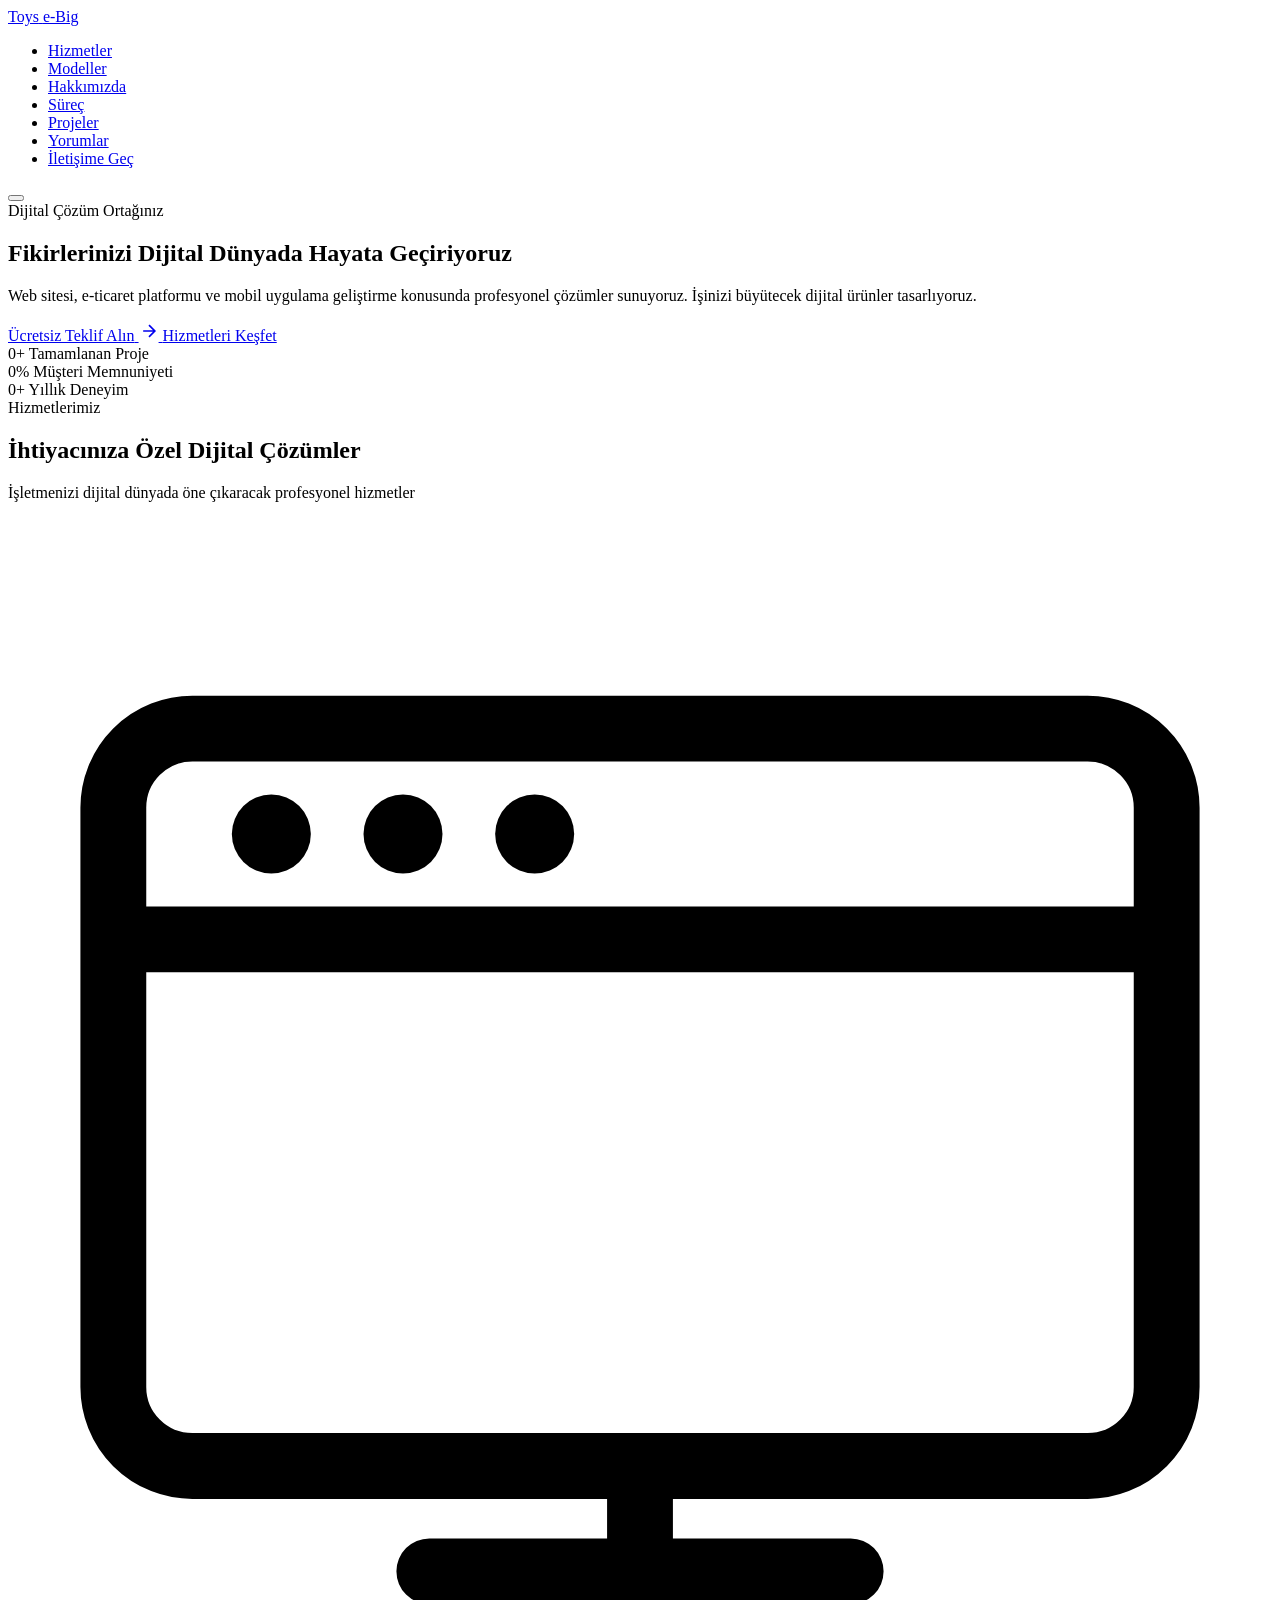
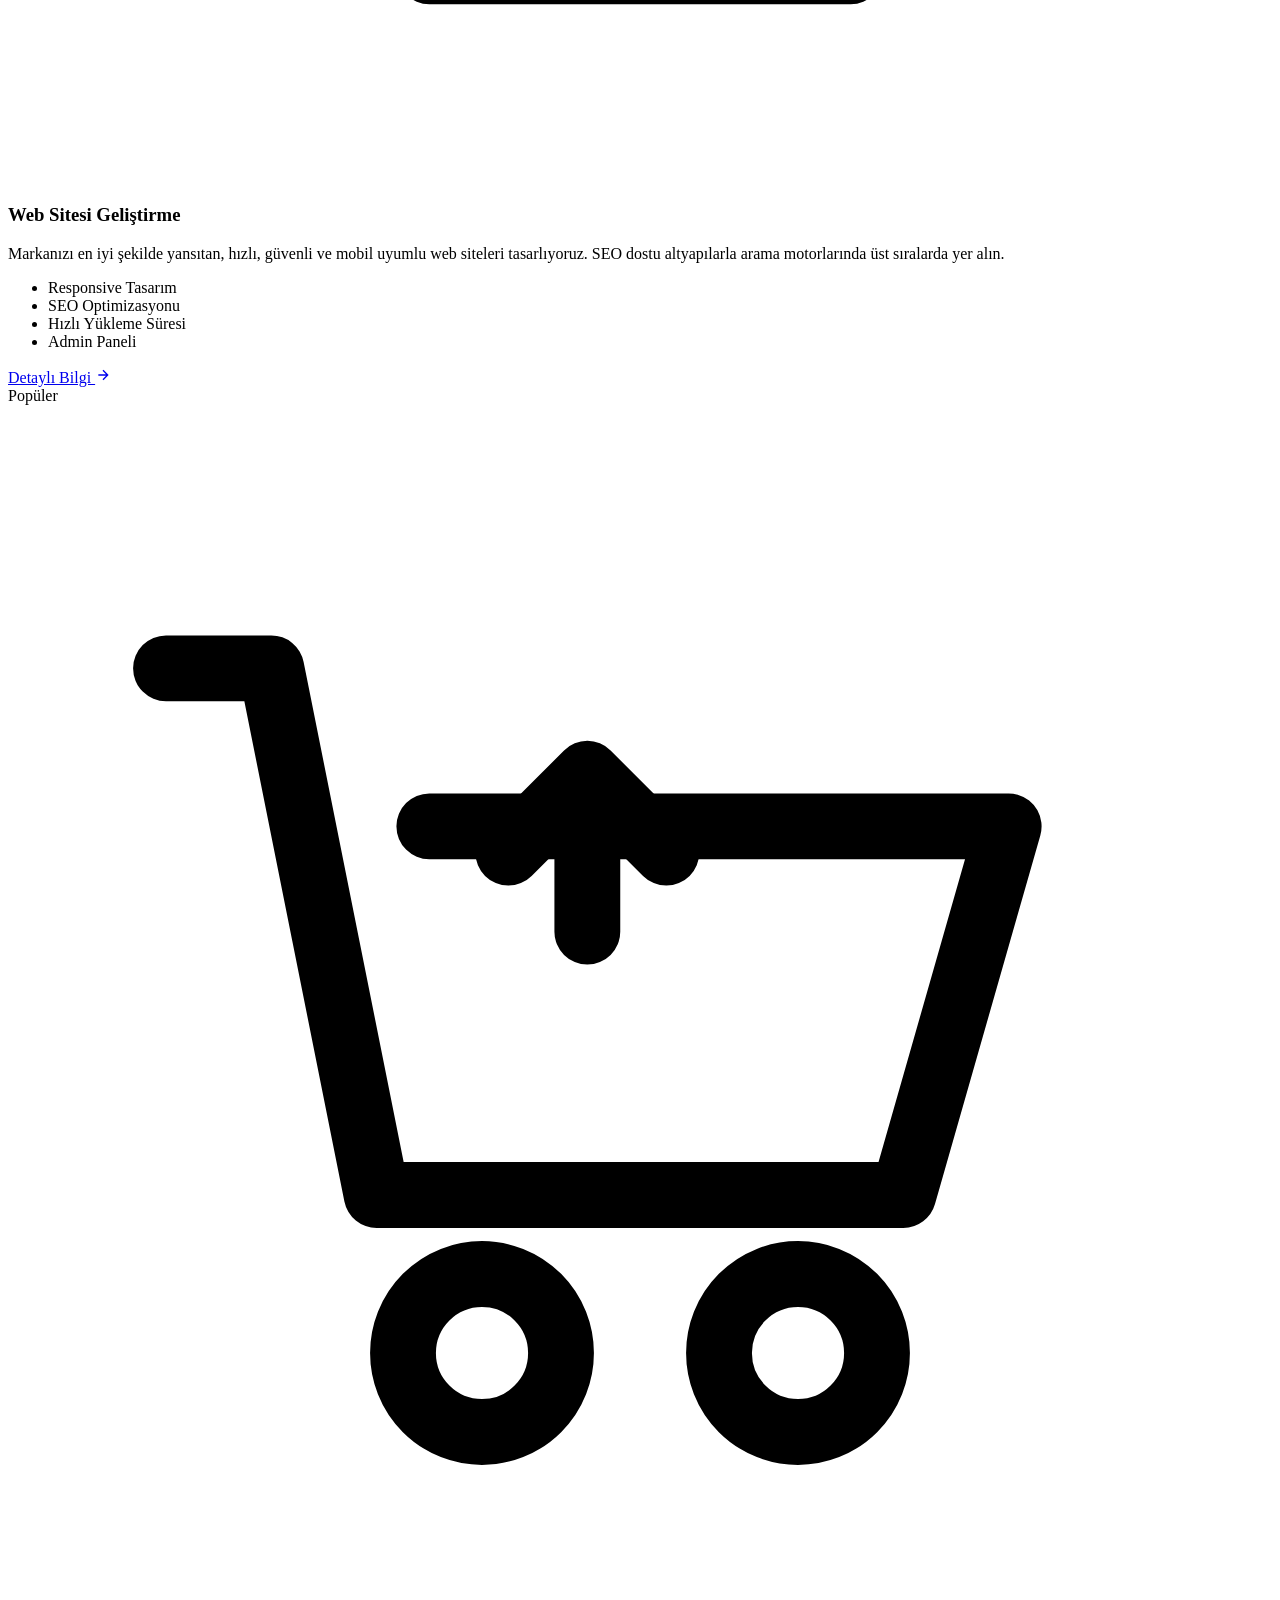
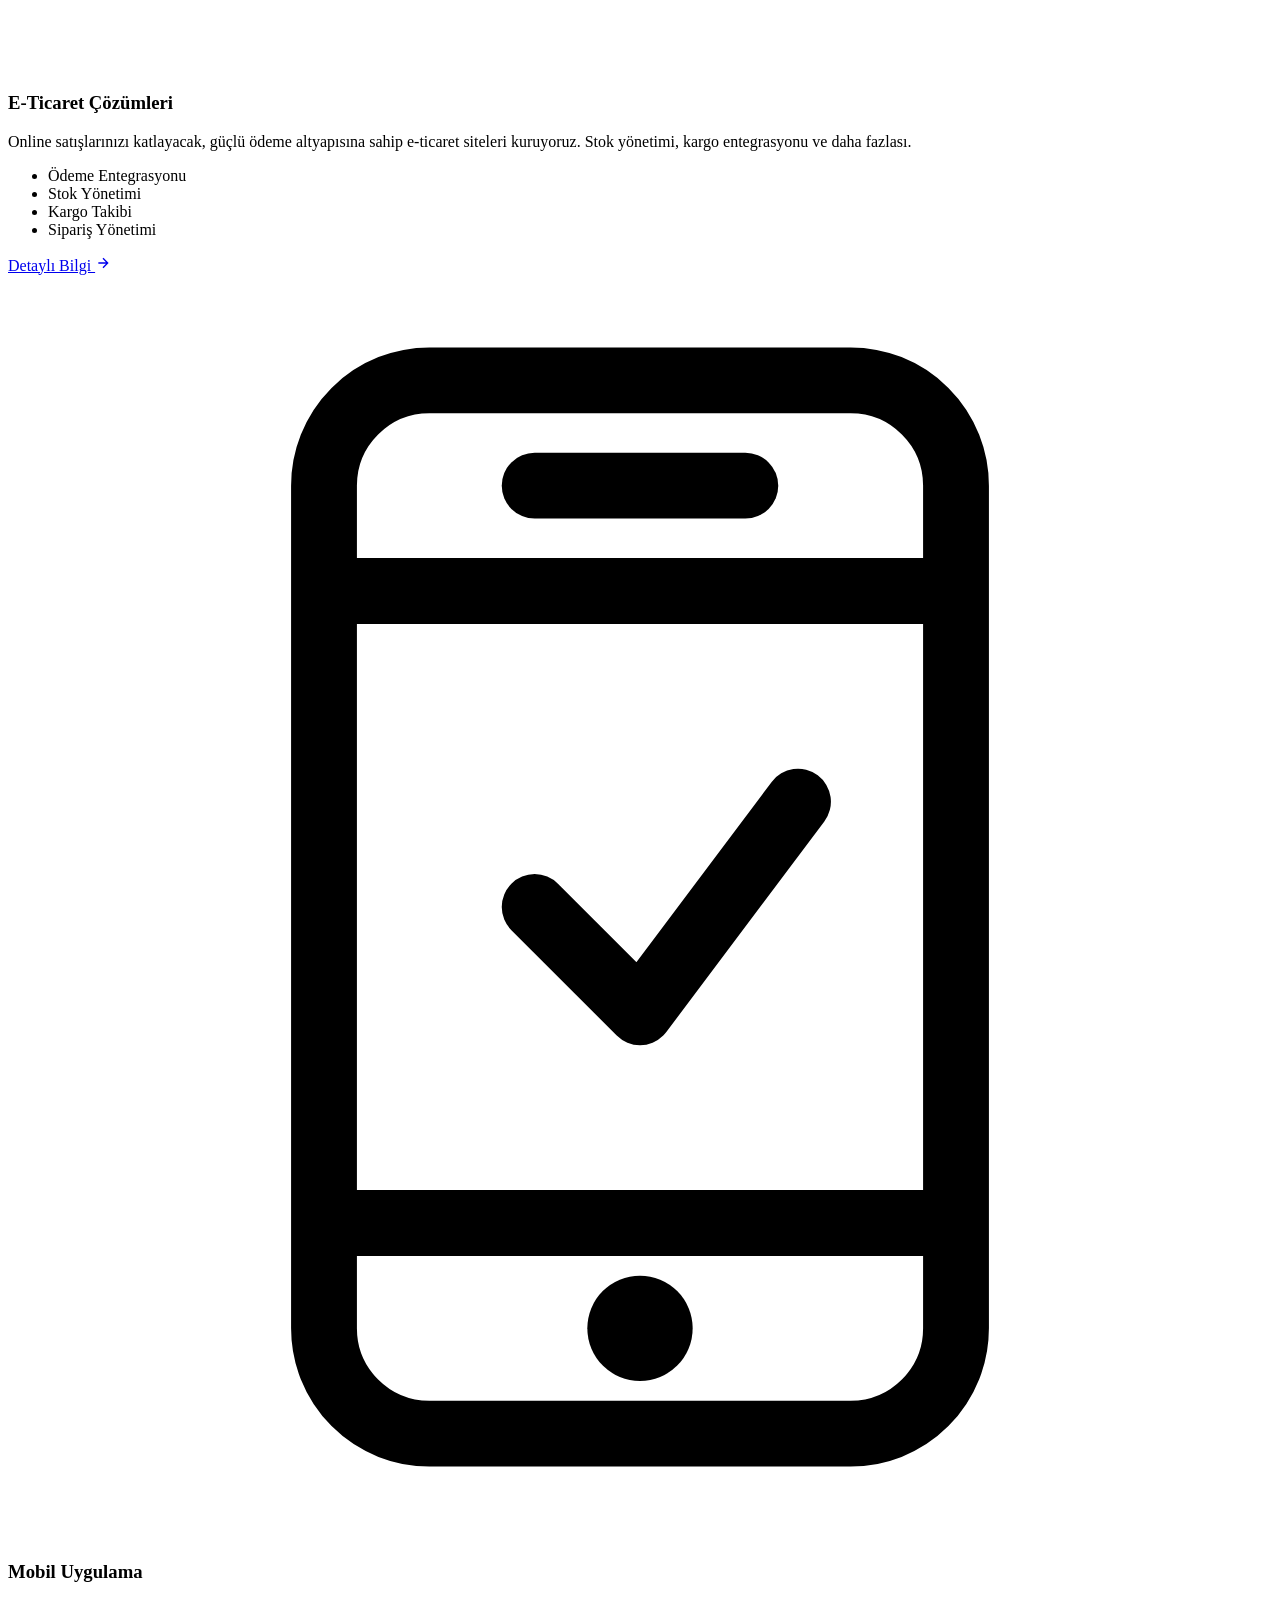
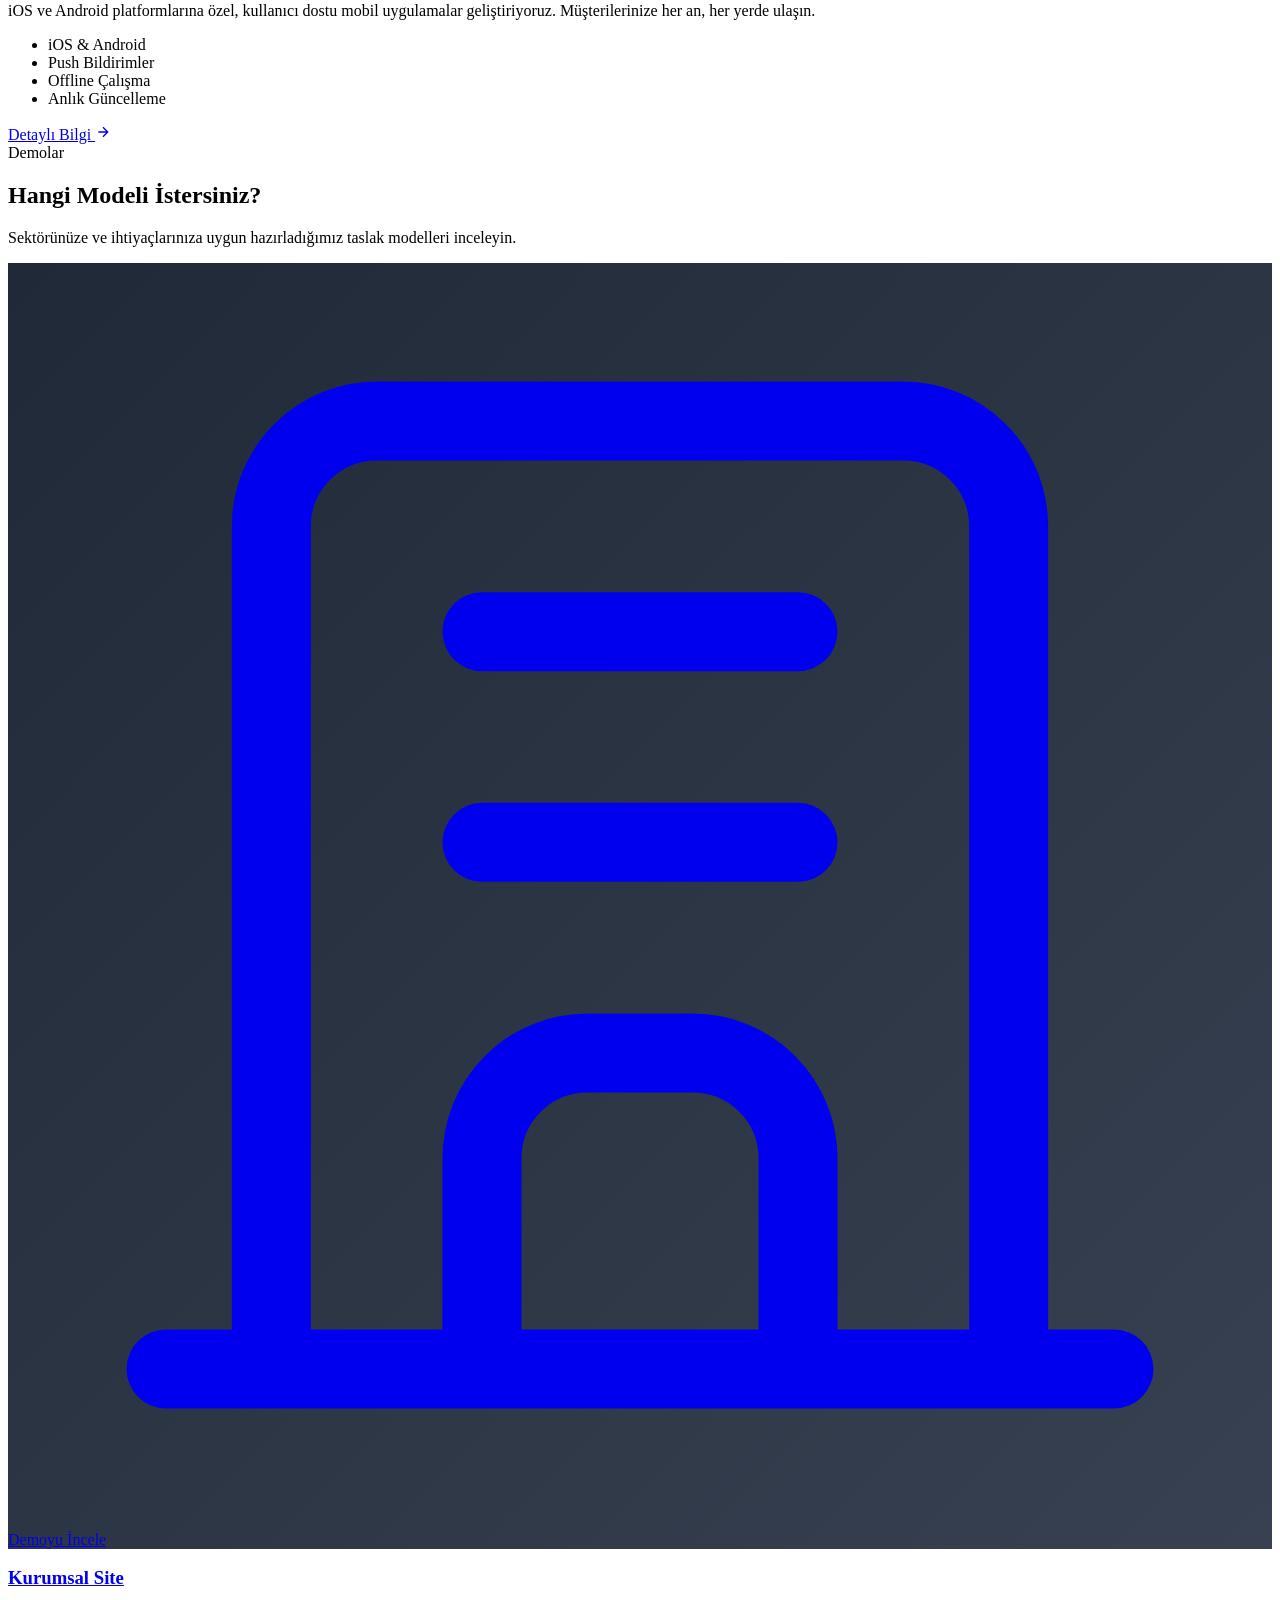
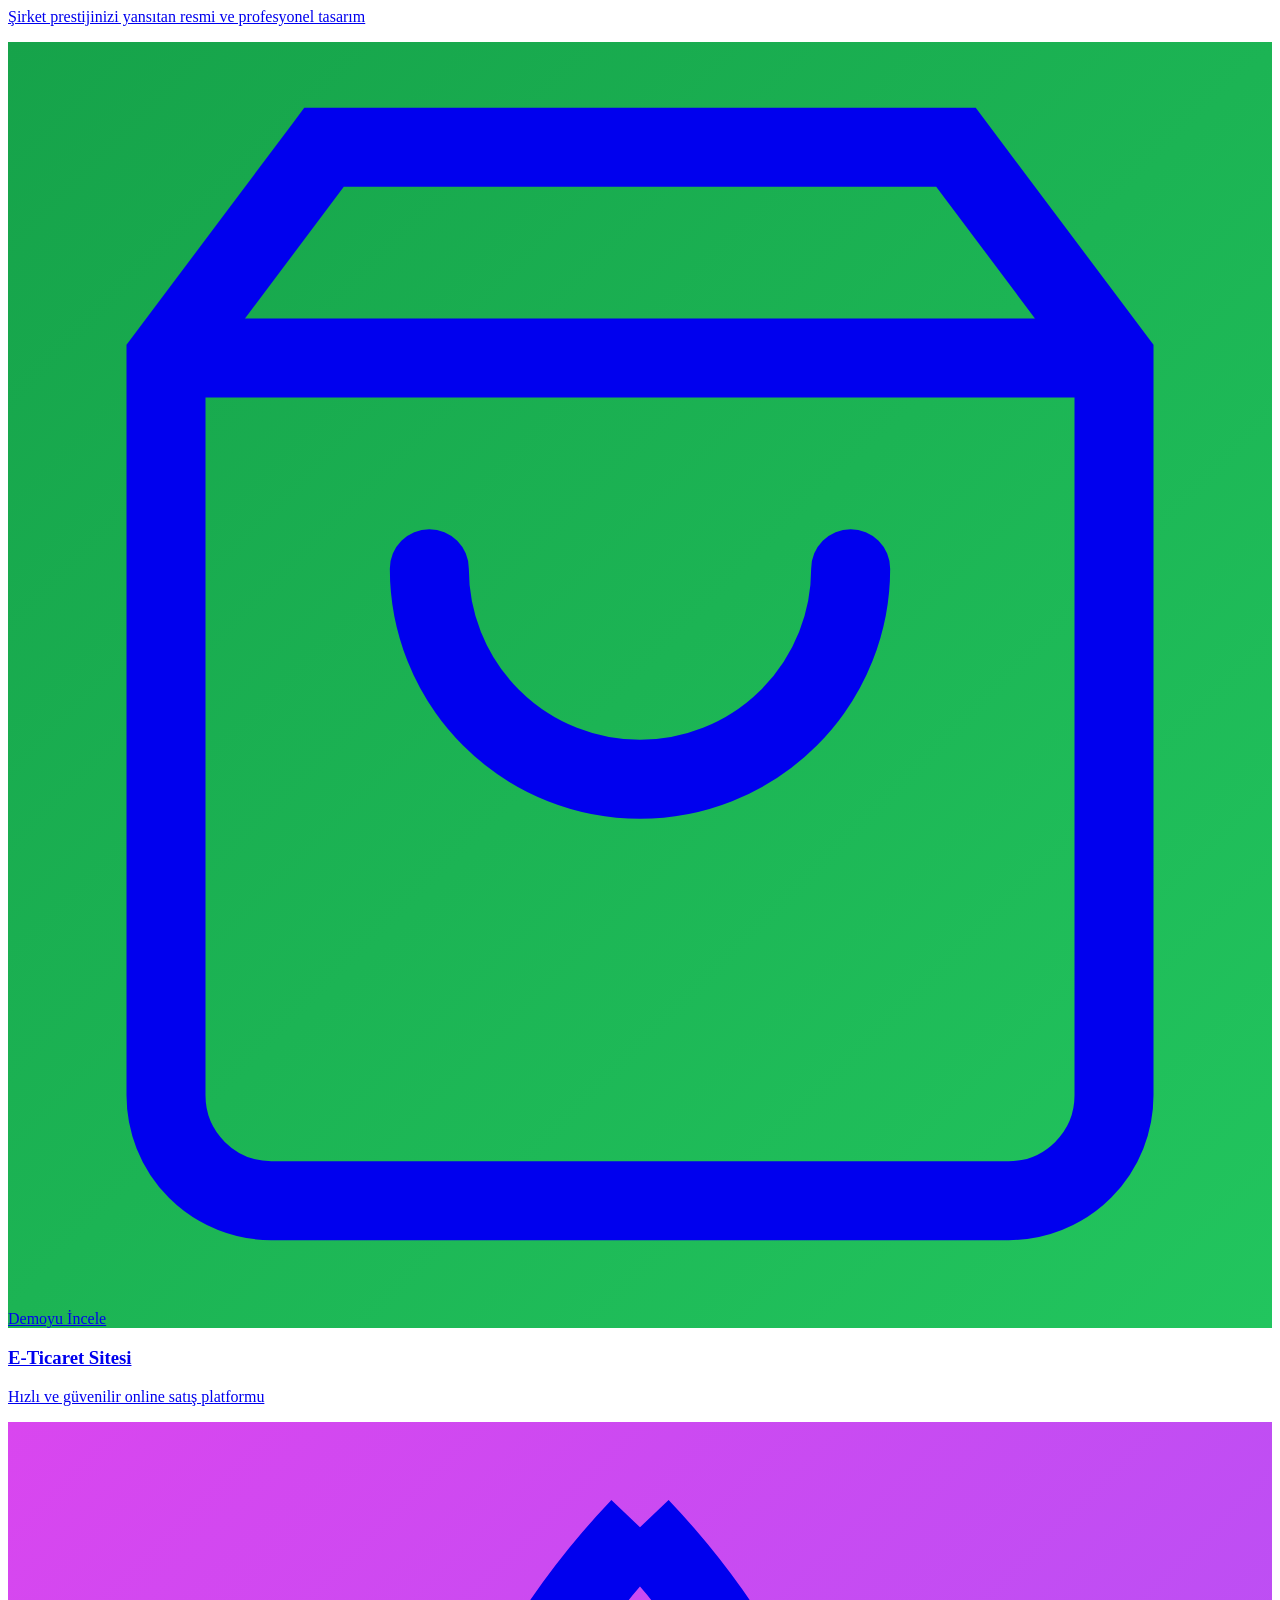
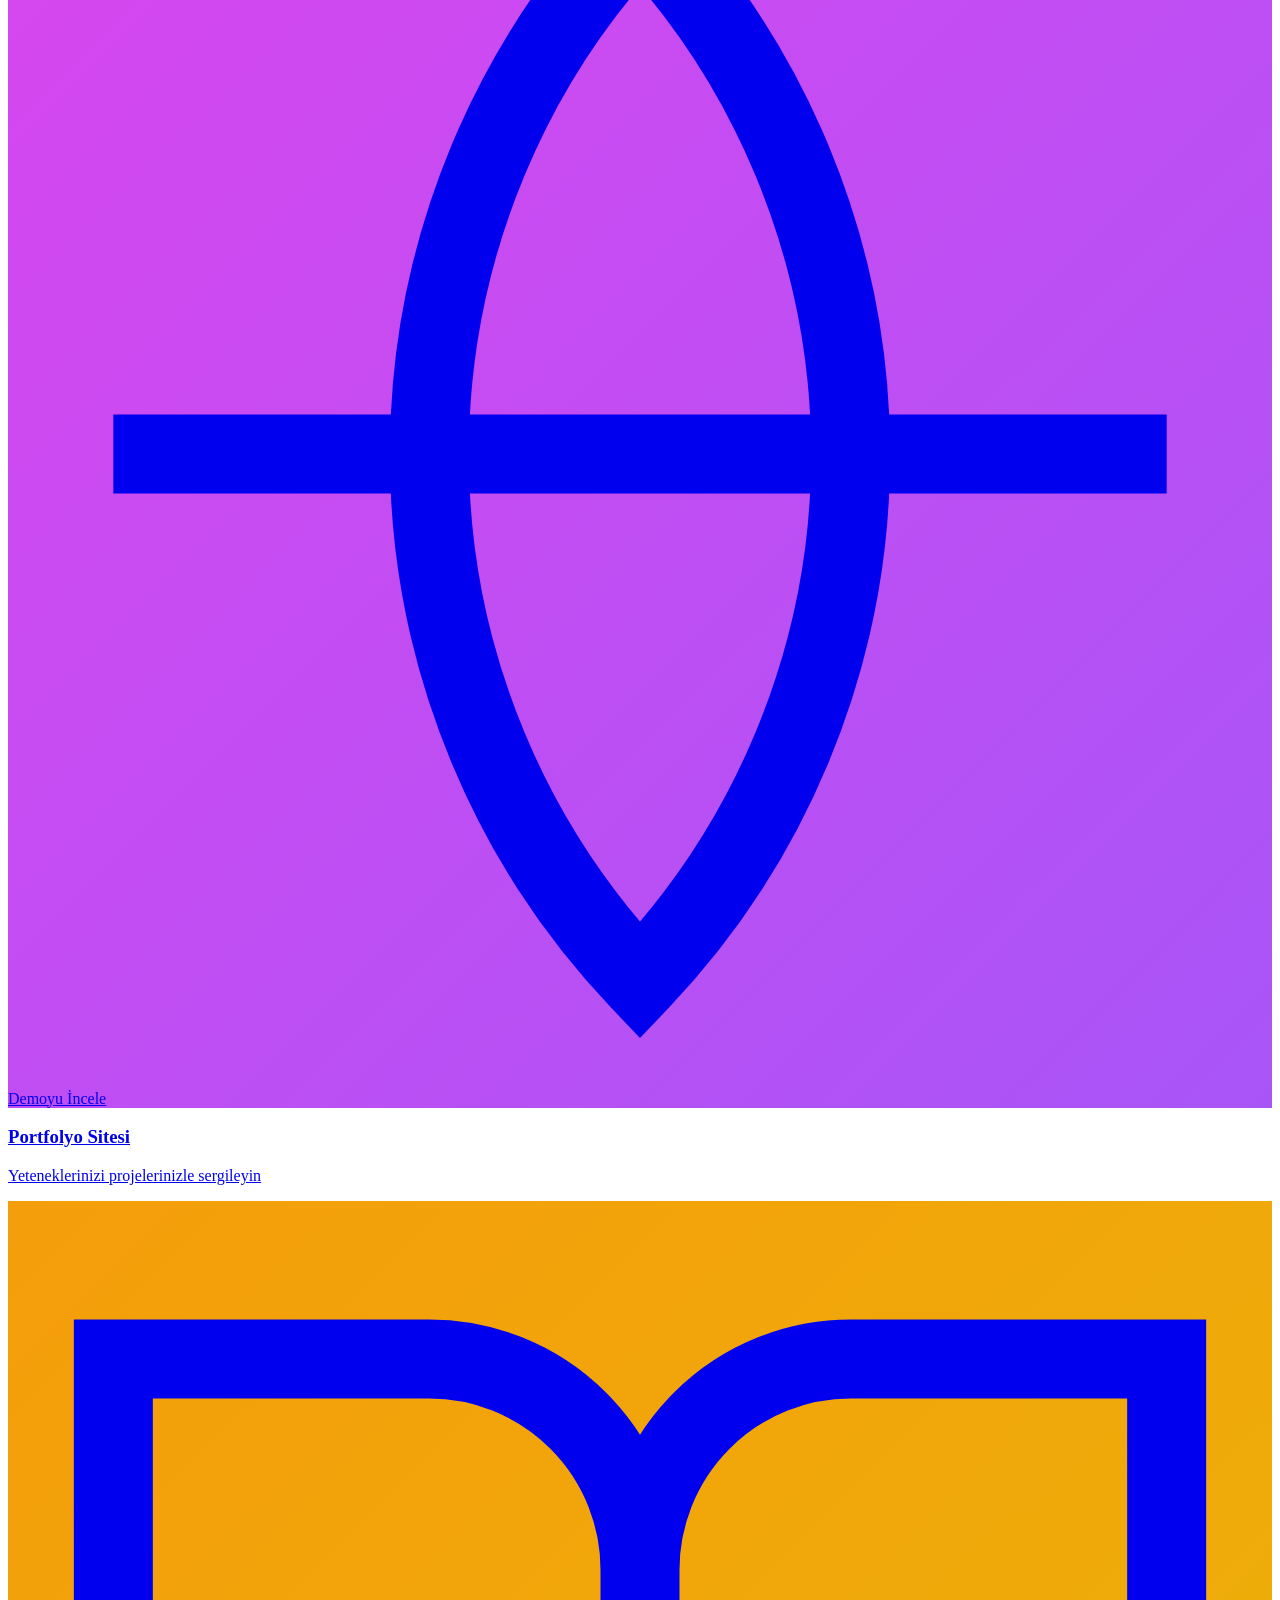
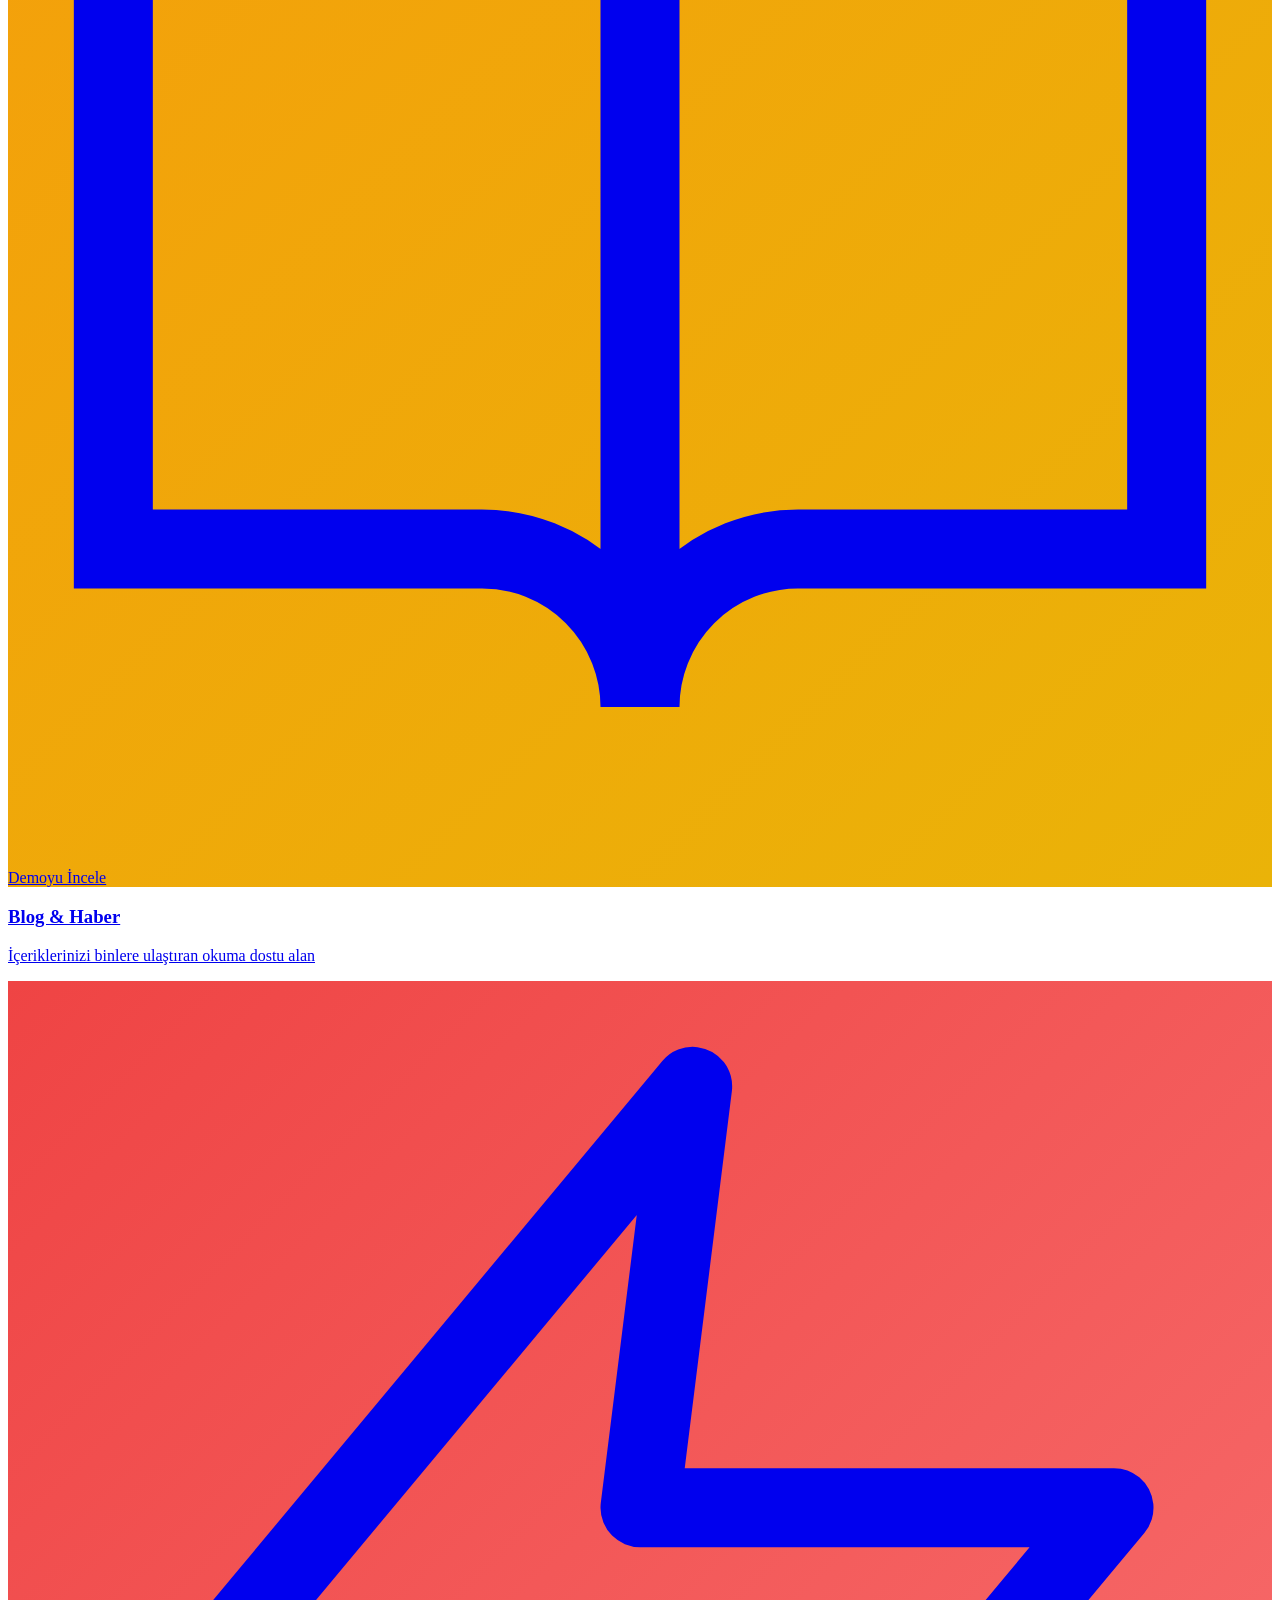
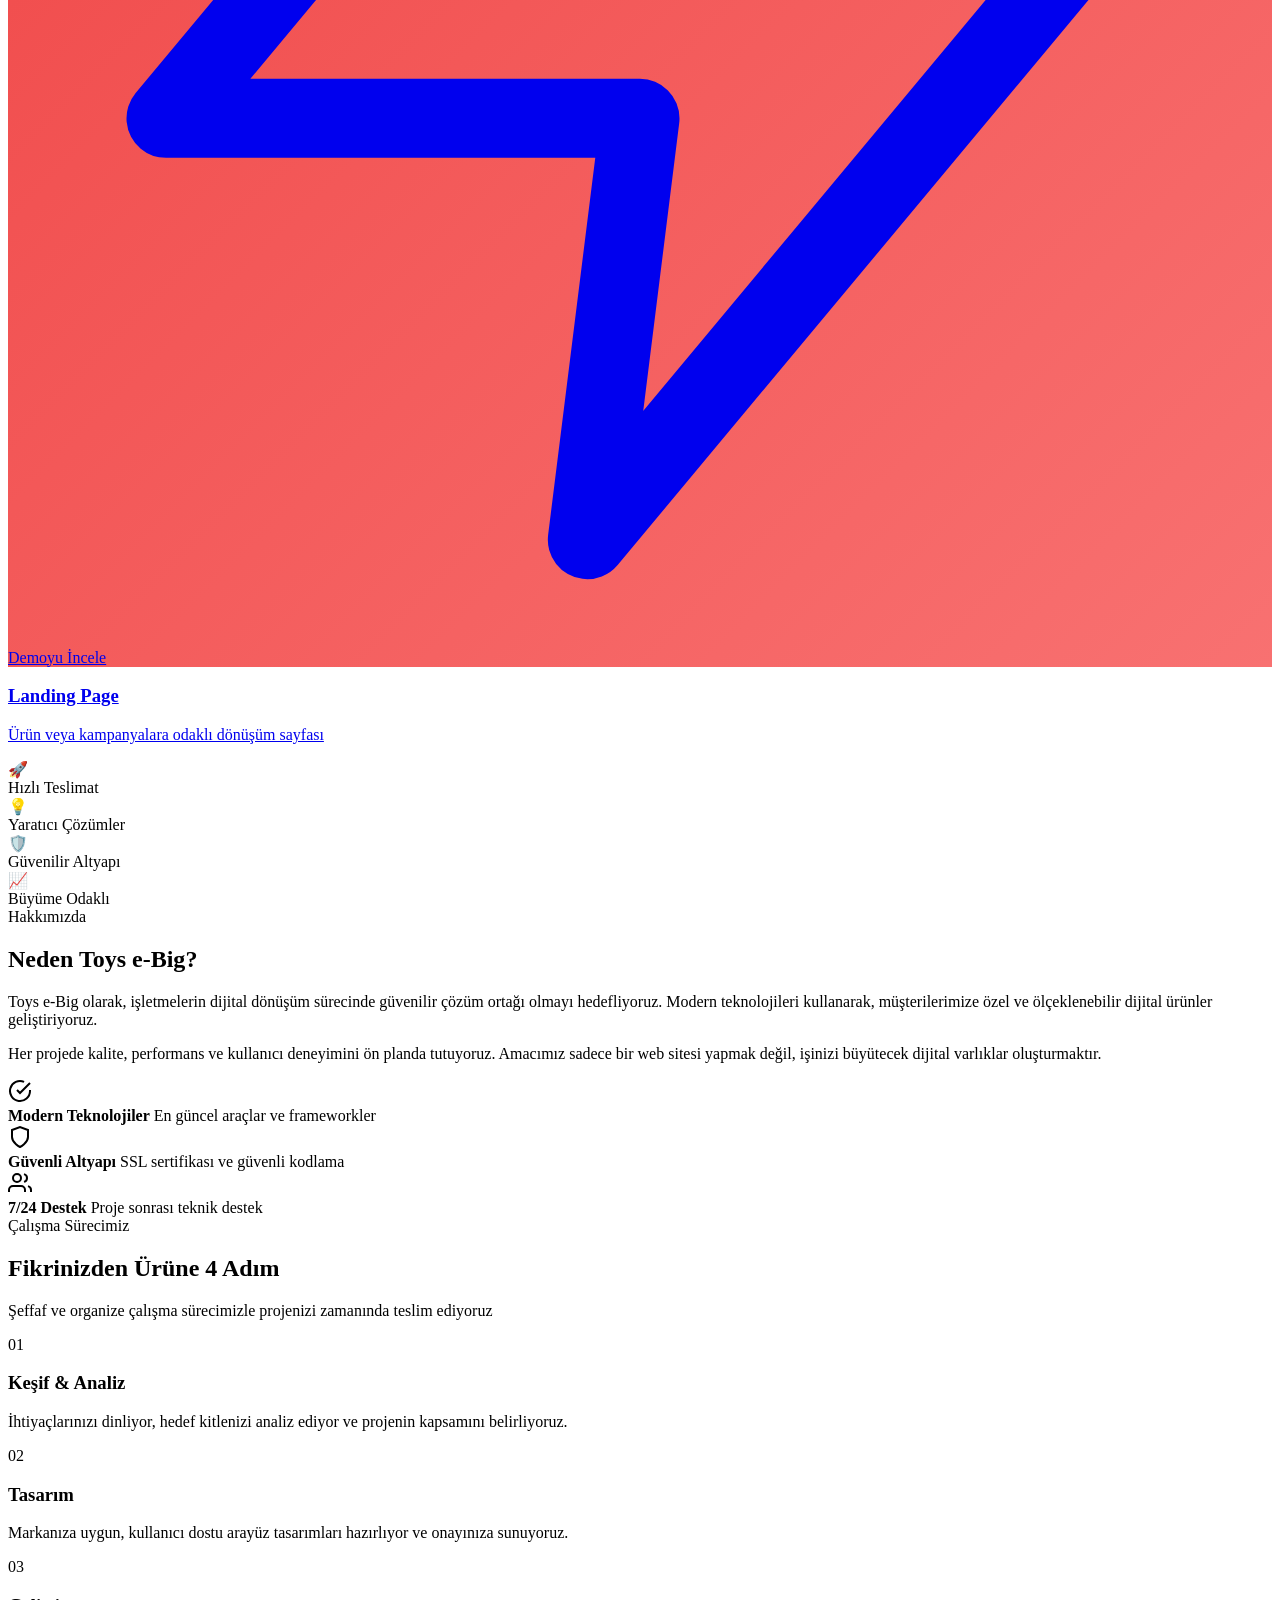
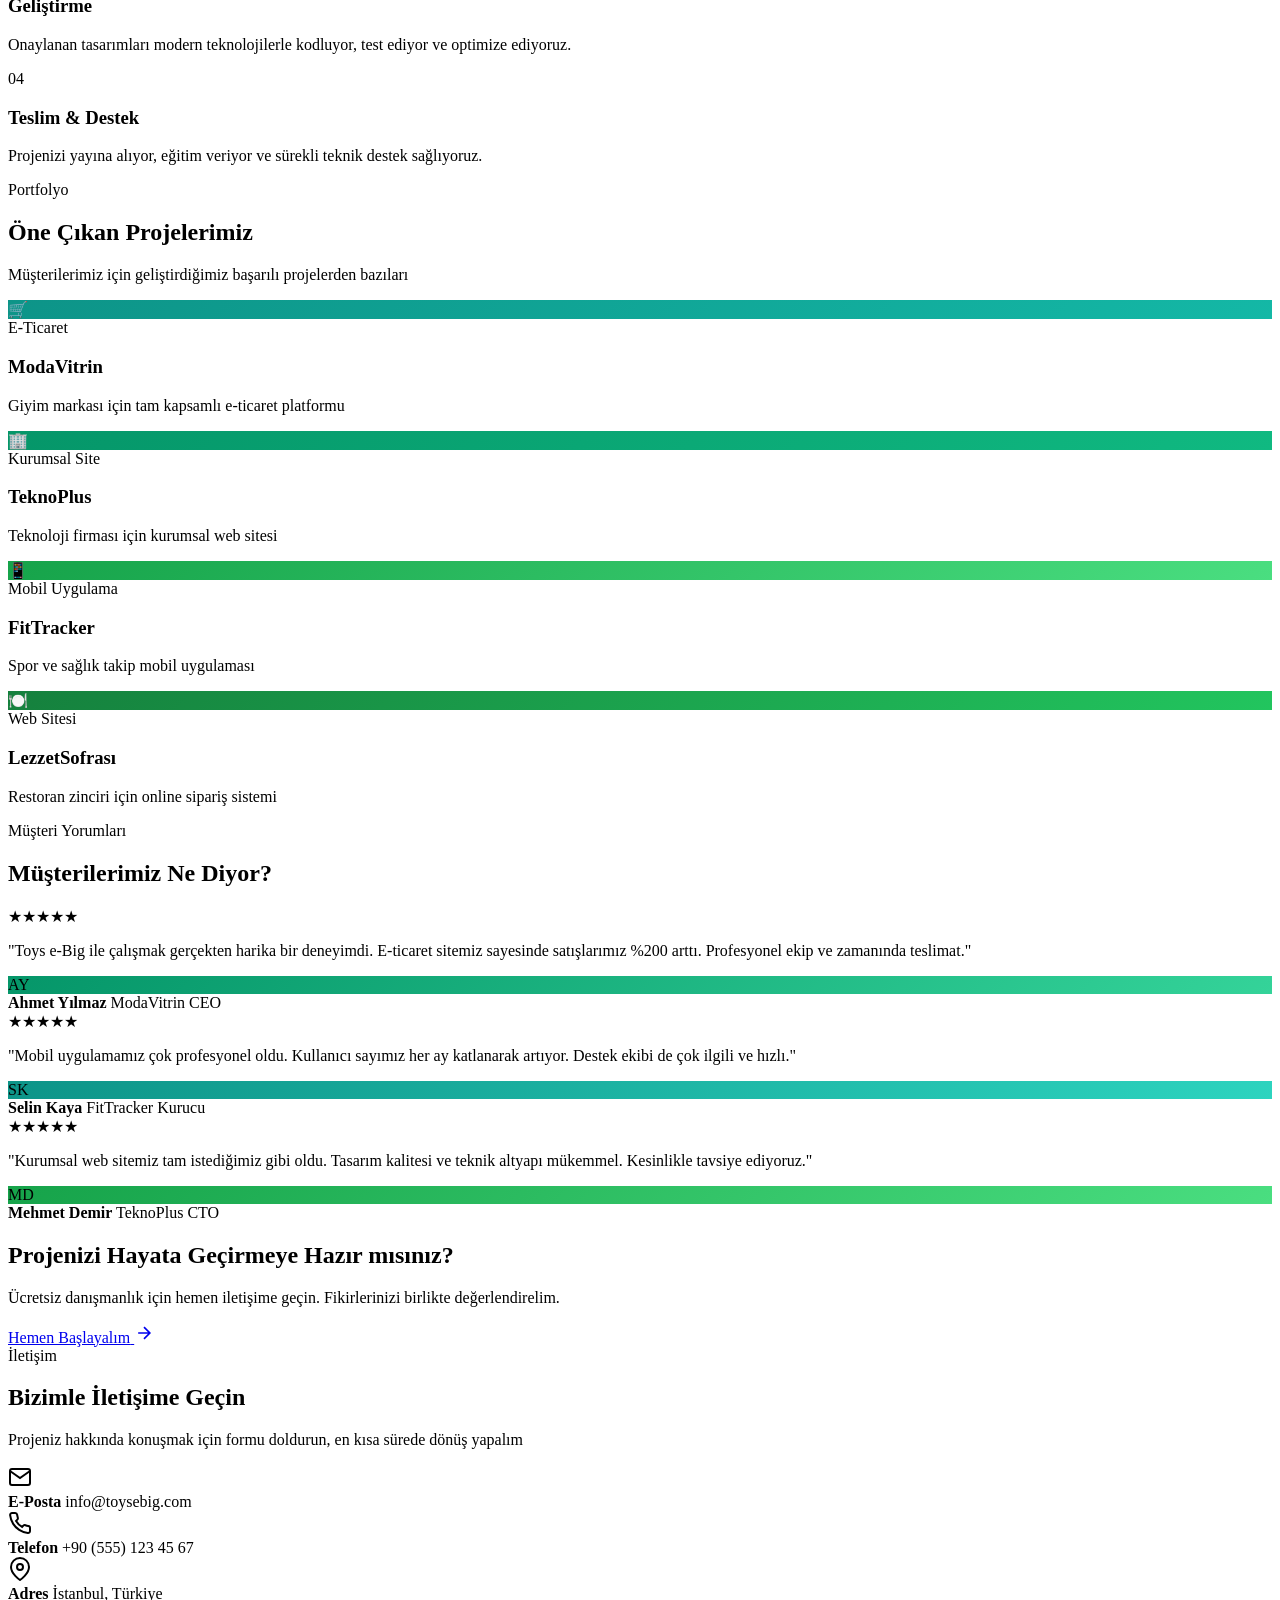
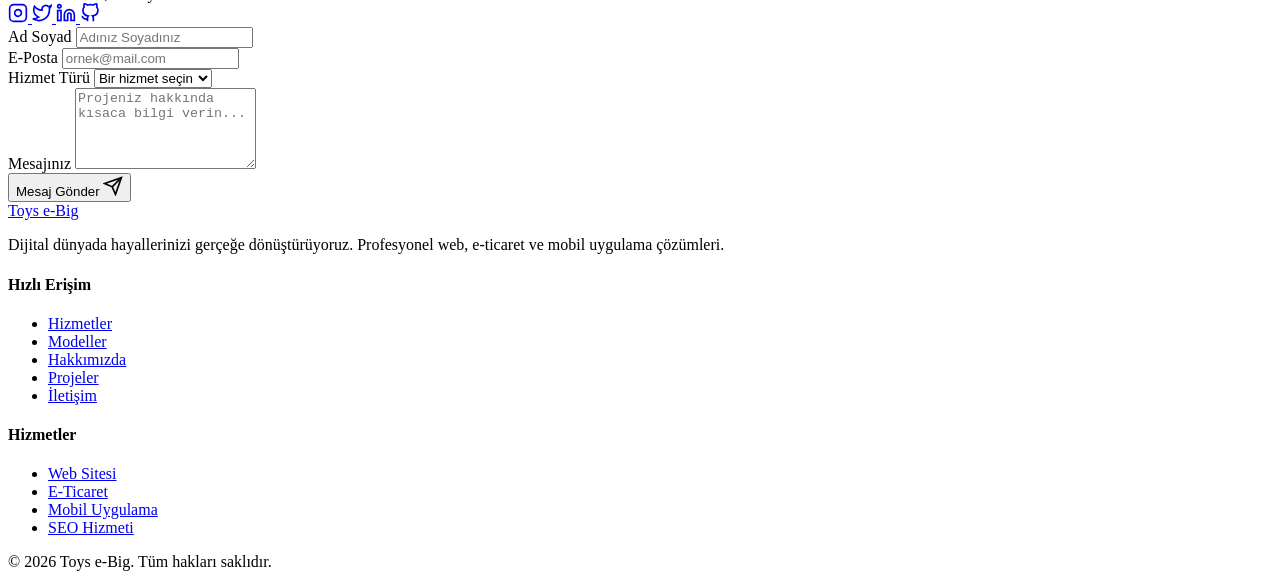
==== index.html @ b9729288 "Update e-commerce link to external Render demo" ====
<!DOCTYPE html>
<html lang="tr">
<head>
    <meta charset="UTF-8">
    <meta name="viewport" content="width=device-width, initial-scale=1.0">
    <meta name="description" content="Toys e-Big - Dijital dünyada hayallerinizi gerçeğe dönüştürüyoruz. Web sitesi, e-ticaret ve mobil uygulama geliştirme hizmetleri.">
    <title>Toys e-Big | Dijital Çözüm Ortağınız</title>
    <link rel="preconnect" href="https://fonts.googleapis.com">
    <link rel="preconnect" href="https://fonts.gstatic.com" crossorigin>
    <link href="https://fonts.googleapis.com/css2?family=Inter:wght@300;400;500;600;700;800;900&family=Space+Grotesk:wght@400;500;600;700&display=swap" rel="stylesheet">
    <link rel="stylesheet" href="style.css">
</head>
<body>
    <!-- ===== NAVBAR ===== -->
    <nav class="navbar" id="navbar">
        <div class="container nav-container">
            <a href="#hero" class="logo">
                <span class="logo-toys">Toys</span>
                <span class="logo-ebig">e-Big</span>
            </a>
            <ul class="nav-links" id="navLinks">
                <li><a href="#hizmetler">Hizmetler</a></li>
                <li><a href="#modeller">Modeller</a></li>
                <li><a href="#hakkimizda">Hakkımızda</a></li>
                <li><a href="#surec">Süreç</a></li>
                <li><a href="#projeler">Projeler</a></li>
                <li><a href="#yorumlar">Yorumlar</a></li>
                <li><a href="#iletisim" class="nav-cta">İletişime Geç</a></li>
            </ul>
            <button class="hamburger" id="hamburger" aria-label="Menüyü aç">
                <span></span>
                <span></span>
                <span></span>
            </button>
        </div>
    </nav>

    <!-- ===== HERO ===== -->
    <section class="hero" id="hero">
        <div class="hero-bg-shapes">
            <div class="shape shape-1"></div>
            <div class="shape shape-2"></div>
            <div class="shape shape-3"></div>
            <div class="shape shape-4"></div>
        </div>
        <div class="container hero-content">
            <div class="hero-badge animate-on-scroll">
                <span class="badge-dot"></span>
                Dijital Çözüm Ortağınız
            </div>
            <h1 class="hero-title animate-on-scroll">
                Fikirlerinizi <span class="gradient-text">Dijital Dünyada</span> Hayata Geçiriyoruz
            </h1>
            <p class="hero-subtitle animate-on-scroll">
                Web sitesi, e-ticaret platformu ve mobil uygulama geliştirme konusunda 
                profesyonel çözümler sunuyoruz. İşinizi büyütecek dijital ürünler tasarlıyoruz.
            </p>
            <div class="hero-buttons animate-on-scroll">
                <a href="#iletisim" class="btn btn-primary">
                    <span>Ücretsiz Teklif Alın</span>
                    <svg width="20" height="20" viewBox="0 0 24 24" fill="none" stroke="currentColor" stroke-width="2"><path d="M5 12h14M12 5l7 7-7 7"/></svg>
                </a>
                <a href="#hizmetler" class="btn btn-outline">
                    <span>Hizmetleri Keşfet</span>
                </a>
            </div>
            <div class="hero-stats animate-on-scroll">
                <div class="stat">
                    <span class="stat-number" data-target="150">0</span><span class="stat-plus">+</span>
                    <span class="stat-label">Tamamlanan Proje</span>
                </div>
                <div class="stat-divider"></div>
                <div class="stat">
                    <span class="stat-number" data-target="98">0</span><span class="stat-plus">%</span>
                    <span class="stat-label">Müşteri Memnuniyeti</span>
                </div>
                <div class="stat-divider"></div>
                <div class="stat">
                    <span class="stat-number" data-target="5">0</span><span class="stat-plus">+</span>
                    <span class="stat-label">Yıllık Deneyim</span>
                </div>
            </div>
        </div>
        <div class="hero-scroll-indicator">
            <div class="scroll-mouse">
                <div class="scroll-wheel"></div>
            </div>
        </div>
    </section>

    <!-- ===== HİZMETLER ===== -->
    <section class="section services" id="hizmetler">
        <div class="container">
            <div class="section-header animate-on-scroll">
                <span class="section-tag">Hizmetlerimiz</span>
                <h2 class="section-title">İhtiyacınıza Özel <span class="gradient-text">Dijital Çözümler</span></h2>
                <p class="section-subtitle">İşletmenizi dijital dünyada öne çıkaracak profesyonel hizmetler</p>
            </div>
            <div class="services-grid">
                <!-- Web Sitesi -->
                <div class="service-card animate-on-scroll" data-delay="0">
                    <div class="service-icon">
                        <svg viewBox="0 0 48 48" fill="none">
                            <rect x="4" y="8" width="40" height="28" rx="3" stroke="currentColor" stroke-width="2.5"/>
                            <path d="M4 16h40" stroke="currentColor" stroke-width="2.5"/>
                            <circle cx="10" cy="12" r="1.5" fill="currentColor"/>
                            <circle cx="15" cy="12" r="1.5" fill="currentColor"/>
                            <circle cx="20" cy="12" r="1.5" fill="currentColor"/>
                            <path d="M16 40h16M24 36v4" stroke="currentColor" stroke-width="2.5" stroke-linecap="round"/>
                        </svg>
                    </div>
                    <h3>Web Sitesi Geliştirme</h3>
                    <p>Markanızı en iyi şekilde yansıtan, hızlı, güvenli ve mobil uyumlu web siteleri tasarlıyoruz. SEO dostu altyapılarla arama motorlarında üst sıralarda yer alın.</p>
                    <ul class="service-features">
                        <li>Responsive Tasarım</li>
                        <li>SEO Optimizasyonu</li>
                        <li>Hızlı Yükleme Süresi</li>
                        <li>Admin Paneli</li>
                    </ul>
                    <a href="#iletisim" class="service-link">
                        Detaylı Bilgi
                        <svg width="16" height="16" viewBox="0 0 24 24" fill="none" stroke="currentColor" stroke-width="2"><path d="M5 12h14M12 5l7 7-7 7"/></svg>
                    </a>
                </div>
                <!-- E-Ticaret -->
                <div class="service-card featured animate-on-scroll" data-delay="150">
                    <div class="card-badge">Popüler</div>
                    <div class="service-icon">
                        <svg viewBox="0 0 48 48" fill="none">
                            <path d="M6 10h4l4 20h20l4-14H16" stroke="currentColor" stroke-width="2.5" stroke-linecap="round" stroke-linejoin="round"/>
                            <circle cx="18" cy="36" r="3" stroke="currentColor" stroke-width="2.5"/>
                            <circle cx="30" cy="36" r="3" stroke="currentColor" stroke-width="2.5"/>
                            <path d="M22 20v-6m0 0l-3 3m3-3l3 3" stroke="currentColor" stroke-width="2.5" stroke-linecap="round" stroke-linejoin="round"/>
                        </svg>
                    </div>
                    <h3>E-Ticaret Çözümleri</h3>
                    <p>Online satışlarınızı katlayacak, güçlü ödeme altyapısına sahip e-ticaret siteleri kuruyoruz. Stok yönetimi, kargo entegrasyonu ve daha fazlası.</p>
                    <ul class="service-features">
                        <li>Ödeme Entegrasyonu</li>
                        <li>Stok Yönetimi</li>
                        <li>Kargo Takibi</li>
                        <li>Sipariş Yönetimi</li>
                    </ul>
                    <a href="#iletisim" class="service-link">
                        Detaylı Bilgi
                        <svg width="16" height="16" viewBox="0 0 24 24" fill="none" stroke="currentColor" stroke-width="2"><path d="M5 12h14M12 5l7 7-7 7"/></svg>
                    </a>
                </div>
                <!-- Mobil Uygulama -->
                <div class="service-card animate-on-scroll" data-delay="300">
                    <div class="service-icon">
                        <svg viewBox="0 0 48 48" fill="none">
                            <rect x="12" y="4" width="24" height="40" rx="4" stroke="currentColor" stroke-width="2.5"/>
                            <path d="M12 12h24M12 36h24" stroke="currentColor" stroke-width="2.5"/>
                            <circle cx="24" cy="40" r="2" fill="currentColor"/>
                            <path d="M20 8h8" stroke="currentColor" stroke-width="2.5" stroke-linecap="round"/>
                            <path d="M20 24l4 4 6-8" stroke="currentColor" stroke-width="2.5" stroke-linecap="round" stroke-linejoin="round"/>
                        </svg>
                    </div>
                    <h3>Mobil Uygulama</h3>
                    <p>iOS ve Android platformlarına özel, kullanıcı dostu mobil uygulamalar geliştiriyoruz. Müşterilerinize her an, her yerde ulaşın.</p>
                    <ul class="service-features">
                        <li>iOS & Android</li>
                        <li>Push Bildirimler</li>
                        <li>Offline Çalışma</li>
                        <li>Anlık Güncelleme</li>
                    </ul>
                    <a href="#iletisim" class="service-link">
                        Detaylı Bilgi
                        <svg width="16" height="16" viewBox="0 0 24 24" fill="none" stroke="currentColor" stroke-width="2"><path d="M5 12h14M12 5l7 7-7 7"/></svg>
                    </a>
                </div>
            </div>
        </div>
    </section>

    <!-- ===== WEB SİTESİ MODELLERİ ===== -->
    <section class="section models-showcase" id="modeller">
        <div class="container">
            <div class="section-header animate-on-scroll">
                <span class="section-tag">Demolar</span>
                <h2 class="section-title">Hangi Modeli <span class="gradient-text">İstersiniz?</span></h2>
                <p class="section-subtitle">Sektörünüze ve ihtiyaçlarınıza uygun hazırladığımız taslak modelleri inceleyin.</p>
            </div>
            
            <div class="models-grid">
                <!-- Kurumsal -->
                <a href="models/kurumsal.html" class="model-card animate-on-scroll" data-delay="0">
                    <div class="model-image" style="background: linear-gradient(135deg, #1f2937, #374151);">
                        <svg viewBox="0 0 24 24" fill="none" class="model-icon"><path d="M3 21h18M5 21V5a2 2 0 0 1 2-2h10a2 2 0 0 1 2 2v16M9 21v-4a2 2 0 0 1 2-2h2a2 2 0 0 1 2 2v4M9 7h6M9 11h6" stroke="currentColor" stroke-width="1.5" stroke-linecap="round"/></svg>
                        <div class="model-hover-text">Demoyu İncele</div>
                    </div>
                    <div class="model-info">
                        <h3>Kurumsal Site</h3>
                        <p>Şirket prestijinizi yansıtan resmi ve profesyonel tasarım</p>
                    </div>
                </a>

                <!-- E-Ticaret -->
                <a href="https://e-commerce-store-ezq6.onrender.com" target="_blank" rel="noopener noreferrer" class="model-card animate-on-scroll" data-delay="100">
                    <div class="model-image" style="background: linear-gradient(135deg, #16a34a, #22c55e);">
                        <svg viewBox="0 0 24 24" fill="none" class="model-icon"><path d="M6 2L3 6v14a2 2 0 0 0 2 2h14a2 2 0 0 0 2-2V6l-3-4zM3 6h18M16 10a4 4 0 0 1-8 0" stroke="currentColor" stroke-width="1.5" stroke-linecap="round"/></svg>
                        <div class="model-hover-text">Demoyu İncele</div>
                    </div>
                    <div class="model-info">
                        <h3>E-Ticaret Sitesi</h3>
                        <p>Hızlı ve güvenilir online satış platformu</p>
                    </div>
                </a>

                <!-- Portfolyo -->
                <a href="models/portfolyo.html" class="model-card animate-on-scroll" data-delay="200">
                    <div class="model-image" style="background: linear-gradient(135deg, #d946ef, #a855f7);">
                        <svg viewBox="0 0 24 24" fill="none" class="model-icon"><circle cx="12" cy="12" r="10"/><path d="M12 2a14.5 14.5 0 0 0 0 20 14.5 14.5 0 0 0 0-20M2 12h20" stroke="currentColor" stroke-width="1.5"/></svg>
                        <div class="model-hover-text">Demoyu İncele</div>
                    </div>
                    <div class="model-info">
                        <h3>Portfolyo Sitesi</h3>
                        <p>Yeteneklerinizi projelerinizle sergileyin</p>
                    </div>
                </a>

                <!-- Blog -->
                <a href="models/blog.html" class="model-card animate-on-scroll" data-delay="300">
                    <div class="model-image" style="background: linear-gradient(135deg, #f59e0b, #eab308);">
                        <svg viewBox="0 0 24 24" fill="none" class="model-icon"><path d="M2 3h6a4 4 0 0 1 4 4v14a3 3 0 0 0-3-3H2zM22 3h-6a4 4 0 0 0-4 4v14a3 3 0 0 1 3-3h7z" stroke="currentColor" stroke-width="1.5"/></svg>
                        <div class="model-hover-text">Demoyu İncele</div>
                    </div>
                    <div class="model-info">
                        <h3>Blog & Haber</h3>
                        <p>İçeriklerinizi binlere ulaştıran okuma dostu alan</p>
                    </div>
                </a>

                <!-- Landing Page -->
                <a href="models/landing.html" class="model-card animate-on-scroll" data-delay="400">
                    <div class="model-image" style="background: linear-gradient(135deg, #ef4444, #f87171);">
                        <svg viewBox="0 0 24 24" fill="none" class="model-icon"><polygon points="13 2 3 14 12 14 11 22 21 10 12 10 13 2" stroke="currentColor" stroke-width="1.5" stroke-linejoin="round"/></svg>
                        <div class="model-hover-text">Demoyu İncele</div>
                    </div>
                    <div class="model-info">
                        <h3>Landing Page</h3>
                        <p>Ürün veya kampanyalara odaklı dönüşüm sayfası</p>
                    </div>
                </a>
            </div>
        </div>
    </section>

    <!-- ===== HAKKIMIZDA ===== -->
    <section class="section about" id="hakkimizda">
        <div class="container about-grid">
            <div class="about-visual animate-on-scroll">
                <div class="about-card-stack">
                    <div class="about-card ac-1">
                        <div class="ac-icon">🚀</div>
                        <div class="ac-text">Hızlı Teslimat</div>
                    </div>
                    <div class="about-card ac-2">
                        <div class="ac-icon">💡</div>
                        <div class="ac-text">Yaratıcı Çözümler</div>
                    </div>
                    <div class="about-card ac-3">
                        <div class="ac-icon">🛡️</div>
                        <div class="ac-text">Güvenilir Altyapı</div>
                    </div>
                    <div class="about-card ac-4">
                        <div class="ac-icon">📈</div>
                        <div class="ac-text">Büyüme Odaklı</div>
                    </div>
                </div>
            </div>
            <div class="about-content animate-on-scroll">
                <span class="section-tag">Hakkımızda</span>
                <h2 class="section-title">Neden <span class="gradient-text">Toys e-Big</span>?</h2>
                <p>Toys e-Big olarak, işletmelerin dijital dönüşüm sürecinde güvenilir çözüm ortağı olmayı hedefliyoruz. Modern teknolojileri kullanarak, müşterilerimize özel ve ölçeklenebilir dijital ürünler geliştiriyoruz.</p>
                <p>Her projede kalite, performans ve kullanıcı deneyimini ön planda tutuyoruz. Amacımız sadece bir web sitesi yapmak değil, işinizi büyütecek dijital varlıklar oluşturmaktır.</p>
                <div class="about-highlights">
                    <div class="highlight">
                        <div class="highlight-icon">
                            <svg width="24" height="24" viewBox="0 0 24 24" fill="none" stroke="currentColor" stroke-width="2"><path d="M22 11.08V12a10 10 0 1 1-5.93-9.14"/><polyline points="22 4 12 14.01 9 11.01"/></svg>
                        </div>
                        <div>
                            <strong>Modern Teknolojiler</strong>
                            <span>En güncel araçlar ve frameworkler</span>
                        </div>
                    </div>
                    <div class="highlight">
                        <div class="highlight-icon">
                            <svg width="24" height="24" viewBox="0 0 24 24" fill="none" stroke="currentColor" stroke-width="2"><path d="M12 22s8-4 8-10V5l-8-3-8 3v7c0 6 8 10 8 10z"/></svg>
                        </div>
                        <div>
                            <strong>Güvenli Altyapı</strong>
                            <span>SSL sertifikası ve güvenli kodlama</span>
                        </div>
                    </div>
                    <div class="highlight">
                        <div class="highlight-icon">
                            <svg width="24" height="24" viewBox="0 0 24 24" fill="none" stroke="currentColor" stroke-width="2"><path d="M17 21v-2a4 4 0 0 0-4-4H5a4 4 0 0 0-4 4v2"/><circle cx="9" cy="7" r="4"/><path d="M23 21v-2a4 4 0 0 0-3-3.87"/><path d="M16 3.13a4 4 0 0 1 0 7.75"/></svg>
                        </div>
                        <div>
                            <strong>7/24 Destek</strong>
                            <span>Proje sonrası teknik destek</span>
                        </div>
                    </div>
                </div>
            </div>
        </div>
    </section>

    <!-- ===== SÜREÇ ===== -->
    <section class="section process" id="surec">
        <div class="container">
            <div class="section-header animate-on-scroll">
                <span class="section-tag">Çalışma Sürecimiz</span>
                <h2 class="section-title">Fikrinizden <span class="gradient-text">Ürüne</span> 4 Adım</h2>
                <p class="section-subtitle">Şeffaf ve organize çalışma sürecimizle projenizi zamanında teslim ediyoruz</p>
            </div>
            <div class="process-timeline">
                <div class="process-step animate-on-scroll" data-delay="0">
                    <div class="step-number">01</div>
                    <div class="step-content">
                        <h3>Keşif & Analiz</h3>
                        <p>İhtiyaçlarınızı dinliyor, hedef kitlenizi analiz ediyor ve projenin kapsamını belirliyoruz.</p>
                    </div>
                </div>
                <div class="process-step animate-on-scroll" data-delay="150">
                    <div class="step-number">02</div>
                    <div class="step-content">
                        <h3>Tasarım</h3>
                        <p>Markanıza uygun, kullanıcı dostu arayüz tasarımları hazırlıyor ve onayınıza sunuyoruz.</p>
                    </div>
                </div>
                <div class="process-step animate-on-scroll" data-delay="300">
                    <div class="step-number">03</div>
                    <div class="step-content">
                        <h3>Geliştirme</h3>
                        <p>Onaylanan tasarımları modern teknolojilerle kodluyor, test ediyor ve optimize ediyoruz.</p>
                    </div>
                </div>
                <div class="process-step animate-on-scroll" data-delay="450">
                    <div class="step-number">04</div>
                    <div class="step-content">
                        <h3>Teslim & Destek</h3>
                        <p>Projenizi yayına alıyor, eğitim veriyor ve sürekli teknik destek sağlıyoruz.</p>
                    </div>
                </div>
            </div>
        </div>
    </section>

    <!-- ===== PROJELER ===== -->
    <section class="section projects" id="projeler">
        <div class="container">
            <div class="section-header animate-on-scroll">
                <span class="section-tag">Portfolyo</span>
                <h2 class="section-title">Öne Çıkan <span class="gradient-text">Projelerimiz</span></h2>
                <p class="section-subtitle">Müşterilerimiz için geliştirdiğimiz başarılı projelerden bazıları</p>
            </div>
            <div class="projects-grid">
                <div class="project-card animate-on-scroll" data-delay="0">
                    <div class="project-image" style="background: linear-gradient(135deg, #0d9488, #14b8a6);">
                        <div class="project-overlay">
                            <div class="project-icon">🛒</div>
                        </div>
                    </div>
                    <div class="project-info">
                        <span class="project-tag">E-Ticaret</span>
                        <h3>ModaVitrin</h3>
                        <p>Giyim markası için tam kapsamlı e-ticaret platformu</p>
                    </div>
                </div>
                <div class="project-card animate-on-scroll" data-delay="150">
                    <div class="project-image" style="background: linear-gradient(135deg, #059669, #10b981);">
                        <div class="project-overlay">
                            <div class="project-icon">🏢</div>
                        </div>
                    </div>
                    <div class="project-info">
                        <span class="project-tag">Kurumsal Site</span>
                        <h3>TeknoPlus</h3>
                        <p>Teknoloji firması için kurumsal web sitesi</p>
                    </div>
                </div>
                <div class="project-card animate-on-scroll" data-delay="300">
                    <div class="project-image" style="background: linear-gradient(135deg, #16a34a, #4ade80);">
                        <div class="project-overlay">
                            <div class="project-icon">📱</div>
                        </div>
                    </div>
                    <div class="project-info">
                        <span class="project-tag">Mobil Uygulama</span>
                        <h3>FitTracker</h3>
                        <p>Spor ve sağlık takip mobil uygulaması</p>
                    </div>
                </div>
                <div class="project-card animate-on-scroll" data-delay="450">
                    <div class="project-image" style="background: linear-gradient(135deg, #15803d, #22c55e);">
                        <div class="project-overlay">
                            <div class="project-icon">🍽️</div>
                        </div>
                    </div>
                    <div class="project-info">
                        <span class="project-tag">Web Sitesi</span>
                        <h3>LezzetSofrası</h3>
                        <p>Restoran zinciri için online sipariş sistemi</p>
                    </div>
                </div>
            </div>
        </div>
    </section>

    <!-- ===== MÜŞTERİ YORUMLARI ===== -->
    <section class="section testimonials" id="yorumlar">
        <div class="container">
            <div class="section-header animate-on-scroll">
                <span class="section-tag">Müşteri Yorumları</span>
                <h2 class="section-title">Müşterilerimiz <span class="gradient-text">Ne Diyor?</span></h2>
            </div>
            <div class="testimonials-grid">
                <div class="testimonial-card animate-on-scroll" data-delay="0">
                    <div class="testimonial-stars">★★★★★</div>
                    <p>"Toys e-Big ile çalışmak gerçekten harika bir deneyimdi. E-ticaret sitemiz sayesinde satışlarımız %200 arttı. Profesyonel ekip ve zamanında teslimat."</p>
                    <div class="testimonial-author">
                        <div class="author-avatar" style="background: linear-gradient(135deg, #059669, #34d399);">AY</div>
                        <div>
                            <strong>Ahmet Yılmaz</strong>
                            <span>ModaVitrin CEO</span>
                        </div>
                    </div>
                </div>
                <div class="testimonial-card animate-on-scroll" data-delay="150">
                    <div class="testimonial-stars">★★★★★</div>
                    <p>"Mobil uygulamamız çok profesyonel oldu. Kullanıcı sayımız her ay katlanarak artıyor. Destek ekibi de çok ilgili ve hızlı."</p>
                    <div class="testimonial-author">
                        <div class="author-avatar" style="background: linear-gradient(135deg, #0d9488, #2dd4bf);">SK</div>
                        <div>
                            <strong>Selin Kaya</strong>
                            <span>FitTracker Kurucu</span>
                        </div>
                    </div>
                </div>
                <div class="testimonial-card animate-on-scroll" data-delay="300">
                    <div class="testimonial-stars">★★★★★</div>
                    <p>"Kurumsal web sitemiz tam istediğimiz gibi oldu. Tasarım kalitesi ve teknik altyapı mükemmel. Kesinlikle tavsiye ediyoruz."</p>
                    <div class="testimonial-author">
                        <div class="author-avatar" style="background: linear-gradient(135deg, #16a34a, #4ade80);">MD</div>
                        <div>
                            <strong>Mehmet Demir</strong>
                            <span>TeknoPlus CTO</span>
                        </div>
                    </div>
                </div>
            </div>
        </div>
    </section>

    <!-- ===== CTA ===== -->
    <section class="section cta-section">
        <div class="container">
            <div class="cta-box animate-on-scroll">
                <h2>Projenizi Hayata Geçirmeye <span class="gradient-text">Hazır mısınız?</span></h2>
                <p>Ücretsiz danışmanlık için hemen iletişime geçin. Fikirlerinizi birlikte değerlendirelim.</p>
                <a href="#iletisim" class="btn btn-primary btn-lg">
                    <span>Hemen Başlayalım</span>
                    <svg width="20" height="20" viewBox="0 0 24 24" fill="none" stroke="currentColor" stroke-width="2"><path d="M5 12h14M12 5l7 7-7 7"/></svg>
                </a>
            </div>
        </div>
    </section>

    <!-- ===== İLETİŞİM ===== -->
    <section class="section contact" id="iletisim">
        <div class="container">
            <div class="section-header animate-on-scroll">
                <span class="section-tag">İletişim</span>
                <h2 class="section-title">Bizimle <span class="gradient-text">İletişime Geçin</span></h2>
                <p class="section-subtitle">Projeniz hakkında konuşmak için formu doldurun, en kısa sürede dönüş yapalım</p>
            </div>
            <div class="contact-grid">
                <div class="contact-info animate-on-scroll">
                    <div class="contact-card">
                        <div class="contact-icon">
                            <svg width="24" height="24" viewBox="0 0 24 24" fill="none" stroke="currentColor" stroke-width="2"><path d="M4 4h16c1.1 0 2 .9 2 2v12c0 1.1-.9 2-2 2H4c-1.1 0-2-.9-2-2V6c0-1.1.9-2 2-2z"/><polyline points="22,6 12,13 2,6"/></svg>
                        </div>
                        <div>
                            <strong>E-Posta</strong>
                            <span>info@toysebig.com</span>
                        </div>
                    </div>
                    <div class="contact-card">
                        <div class="contact-icon">
                            <svg width="24" height="24" viewBox="0 0 24 24" fill="none" stroke="currentColor" stroke-width="2"><path d="M22 16.92v3a2 2 0 0 1-2.18 2 19.79 19.79 0 0 1-8.63-3.07 19.5 19.5 0 0 1-6-6 19.79 19.79 0 0 1-3.07-8.67A2 2 0 0 1 4.11 2h3a2 2 0 0 1 2 1.72 12.84 12.84 0 0 0 .7 2.81 2 2 0 0 1-.45 2.11L8.09 9.91a16 16 0 0 0 6 6l1.27-1.27a2 2 0 0 1 2.11-.45 12.84 12.84 0 0 0 2.81.7A2 2 0 0 1 22 16.92z"/></svg>
                        </div>
                        <div>
                            <strong>Telefon</strong>
                            <span>+90 (555) 123 45 67</span>
                        </div>
                    </div>
                    <div class="contact-card">
                        <div class="contact-icon">
                            <svg width="24" height="24" viewBox="0 0 24 24" fill="none" stroke="currentColor" stroke-width="2"><path d="M21 10c0 7-9 13-9 13s-9-6-9-13a9 9 0 0 1 18 0z"/><circle cx="12" cy="10" r="3"/></svg>
                        </div>
                        <div>
                            <strong>Adres</strong>
                            <span>İstanbul, Türkiye</span>
                        </div>
                    </div>
                    <div class="social-links">
                        <a href="#" class="social-link" aria-label="Instagram">
                            <svg width="20" height="20" viewBox="0 0 24 24" fill="none" stroke="currentColor" stroke-width="2"><rect x="2" y="2" width="20" height="20" rx="5"/><path d="M16 11.37A4 4 0 1 1 12.63 8 4 4 0 0 1 16 11.37z"/><line x1="17.5" y1="6.5" x2="17.51" y2="6.5"/></svg>
                        </a>
                        <a href="#" class="social-link" aria-label="Twitter">
                            <svg width="20" height="20" viewBox="0 0 24 24" fill="none" stroke="currentColor" stroke-width="2"><path d="M23 3a10.9 10.9 0 0 1-3.14 1.53 4.48 4.48 0 0 0-7.86 3v1A10.66 10.66 0 0 1 3 4s-4 9 5 13a11.64 11.64 0 0 1-7 2c9 5 20 0 20-11.5a4.5 4.5 0 0 0-.08-.83A7.72 7.72 0 0 0 23 3z"/></svg>
                        </a>
                        <a href="#" class="social-link" aria-label="LinkedIn">
                            <svg width="20" height="20" viewBox="0 0 24 24" fill="none" stroke="currentColor" stroke-width="2"><path d="M16 8a6 6 0 0 1 6 6v7h-4v-7a2 2 0 0 0-2-2 2 2 0 0 0-2 2v7h-4v-7a6 6 0 0 1 6-6z"/><rect x="2" y="9" width="4" height="12"/><circle cx="4" cy="4" r="2"/></svg>
                        </a>
                        <a href="#" class="social-link" aria-label="GitHub">
                            <svg width="20" height="20" viewBox="0 0 24 24" fill="none" stroke="currentColor" stroke-width="2"><path d="M9 19c-5 1.5-5-2.5-7-3m14 6v-3.87a3.37 3.37 0 0 0-.94-2.61c3.14-.35 6.44-1.54 6.44-7A5.44 5.44 0 0 0 20 4.77 5.07 5.07 0 0 0 19.91 1S18.73.65 16 2.48a13.38 13.38 0 0 0-7 0C6.27.65 5.09 1 5.09 1A5.07 5.07 0 0 0 5 4.77a5.44 5.44 0 0 0-1.5 3.78c0 5.42 3.3 6.61 6.44 7A3.37 3.37 0 0 0 9 18.13V22"/></svg>
                        </a>
                    </div>
                </div>
                <form class="contact-form animate-on-scroll" id="contactForm">
                    <div class="form-row">
                        <div class="form-group">
                            <label for="name">Ad Soyad</label>
                            <input type="text" id="name" name="name" placeholder="Adınız Soyadınız" required>
                        </div>
                        <div class="form-group">
                            <label for="email">E-Posta</label>
                            <input type="email" id="email" name="email" placeholder="ornek@mail.com" required>
                        </div>
                    </div>
                    <div class="form-group">
                        <label for="service">Hizmet Türü</label>
                        <select id="service" name="service" required>
                            <option value="" disabled selected>Bir hizmet seçin</option>
                            <option value="website">Web Sitesi</option>
                            <option value="ecommerce">E-Ticaret Sitesi</option>
                            <option value="mobile">Mobil Uygulama</option>
                            <option value="other">Diğer</option>
                        </select>
                    </div>
                    <div class="form-group">
                        <label for="message">Mesajınız</label>
                        <textarea id="message" name="message" rows="5" placeholder="Projeniz hakkında kısaca bilgi verin..." required></textarea>
                    </div>
                    <button type="submit" class="btn btn-primary btn-full" id="submitBtn">
                        <span>Mesaj Gönder</span>
                        <svg width="20" height="20" viewBox="0 0 24 24" fill="none" stroke="currentColor" stroke-width="2"><line x1="22" y1="2" x2="11" y2="13"/><polygon points="22 2 15 22 11 13 2 9 22 2"/></svg>
                    </button>
                </form>
            </div>
        </div>
    </section>

    <!-- ===== FOOTER ===== -->
    <footer class="footer">
        <div class="container">
            <div class="footer-grid">
                <div class="footer-brand">
                    <a href="#hero" class="logo">
                        <span class="logo-toys">Toys</span>
                        <span class="logo-ebig">e-Big</span>
                    </a>
                    <p>Dijital dünyada hayallerinizi gerçeğe dönüştürüyoruz. Profesyonel web, e-ticaret ve mobil uygulama çözümleri.</p>
                </div>
                <div class="footer-links">
                    <h4>Hızlı Erişim</h4>
                    <ul>
                        <li><a href="#hizmetler">Hizmetler</a></li>
                        <li><a href="#modeller">Modeller</a></li>
                        <li><a href="#hakkimizda">Hakkımızda</a></li>
                        <li><a href="#projeler">Projeler</a></li>
                        <li><a href="#iletisim">İletişim</a></li>
                    </ul>
                </div>
                <div class="footer-links">
                    <h4>Hizmetler</h4>
                    <ul>
                        <li><a href="#hizmetler">Web Sitesi</a></li>
                        <li><a href="#hizmetler">E-Ticaret</a></li>
                        <li><a href="#hizmetler">Mobil Uygulama</a></li>
                        <li><a href="#hizmetler">SEO Hizmeti</a></li>
                    </ul>
                </div>
            </div>
            <div class="footer-bottom">
                <p>&copy; 2026 Toys e-Big. Tüm hakları saklıdır.</p>
            </div>
        </div>
    </footer>

    <script src="script.js"></script>
</body>
</html>
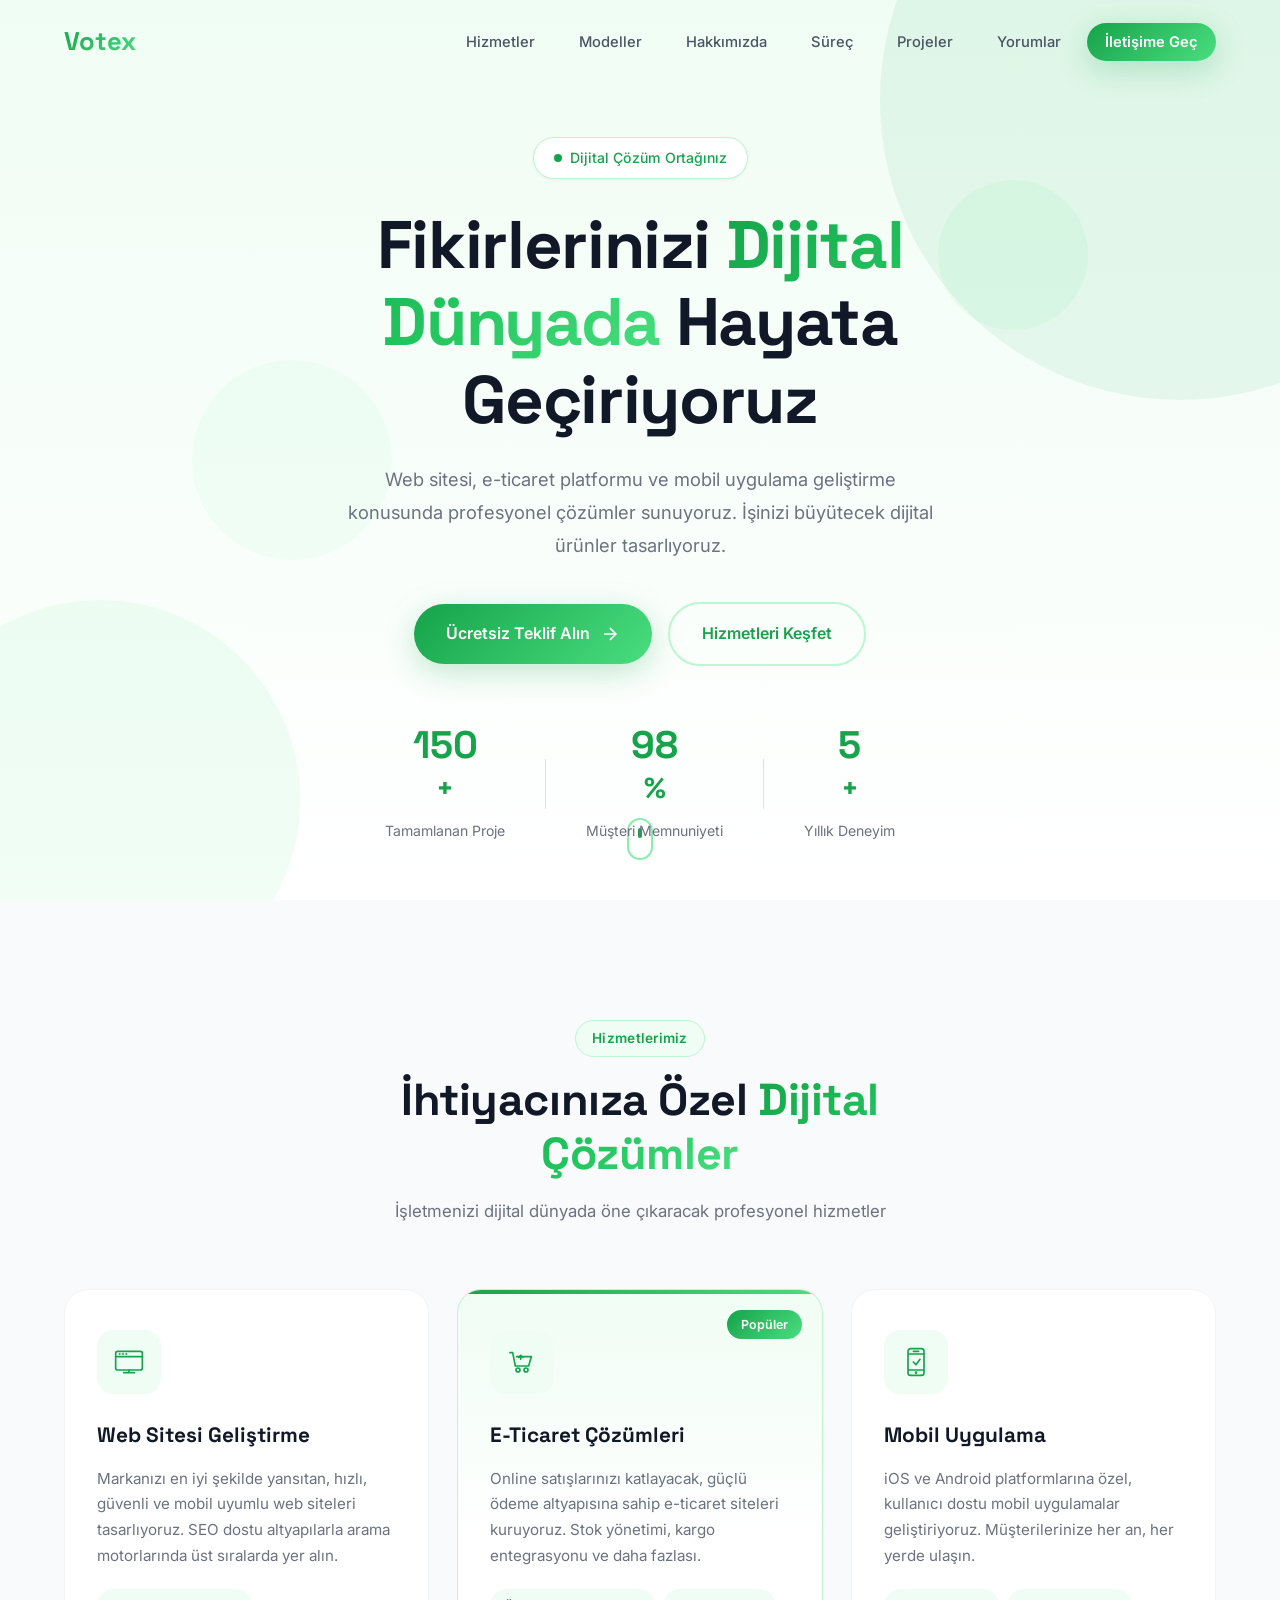
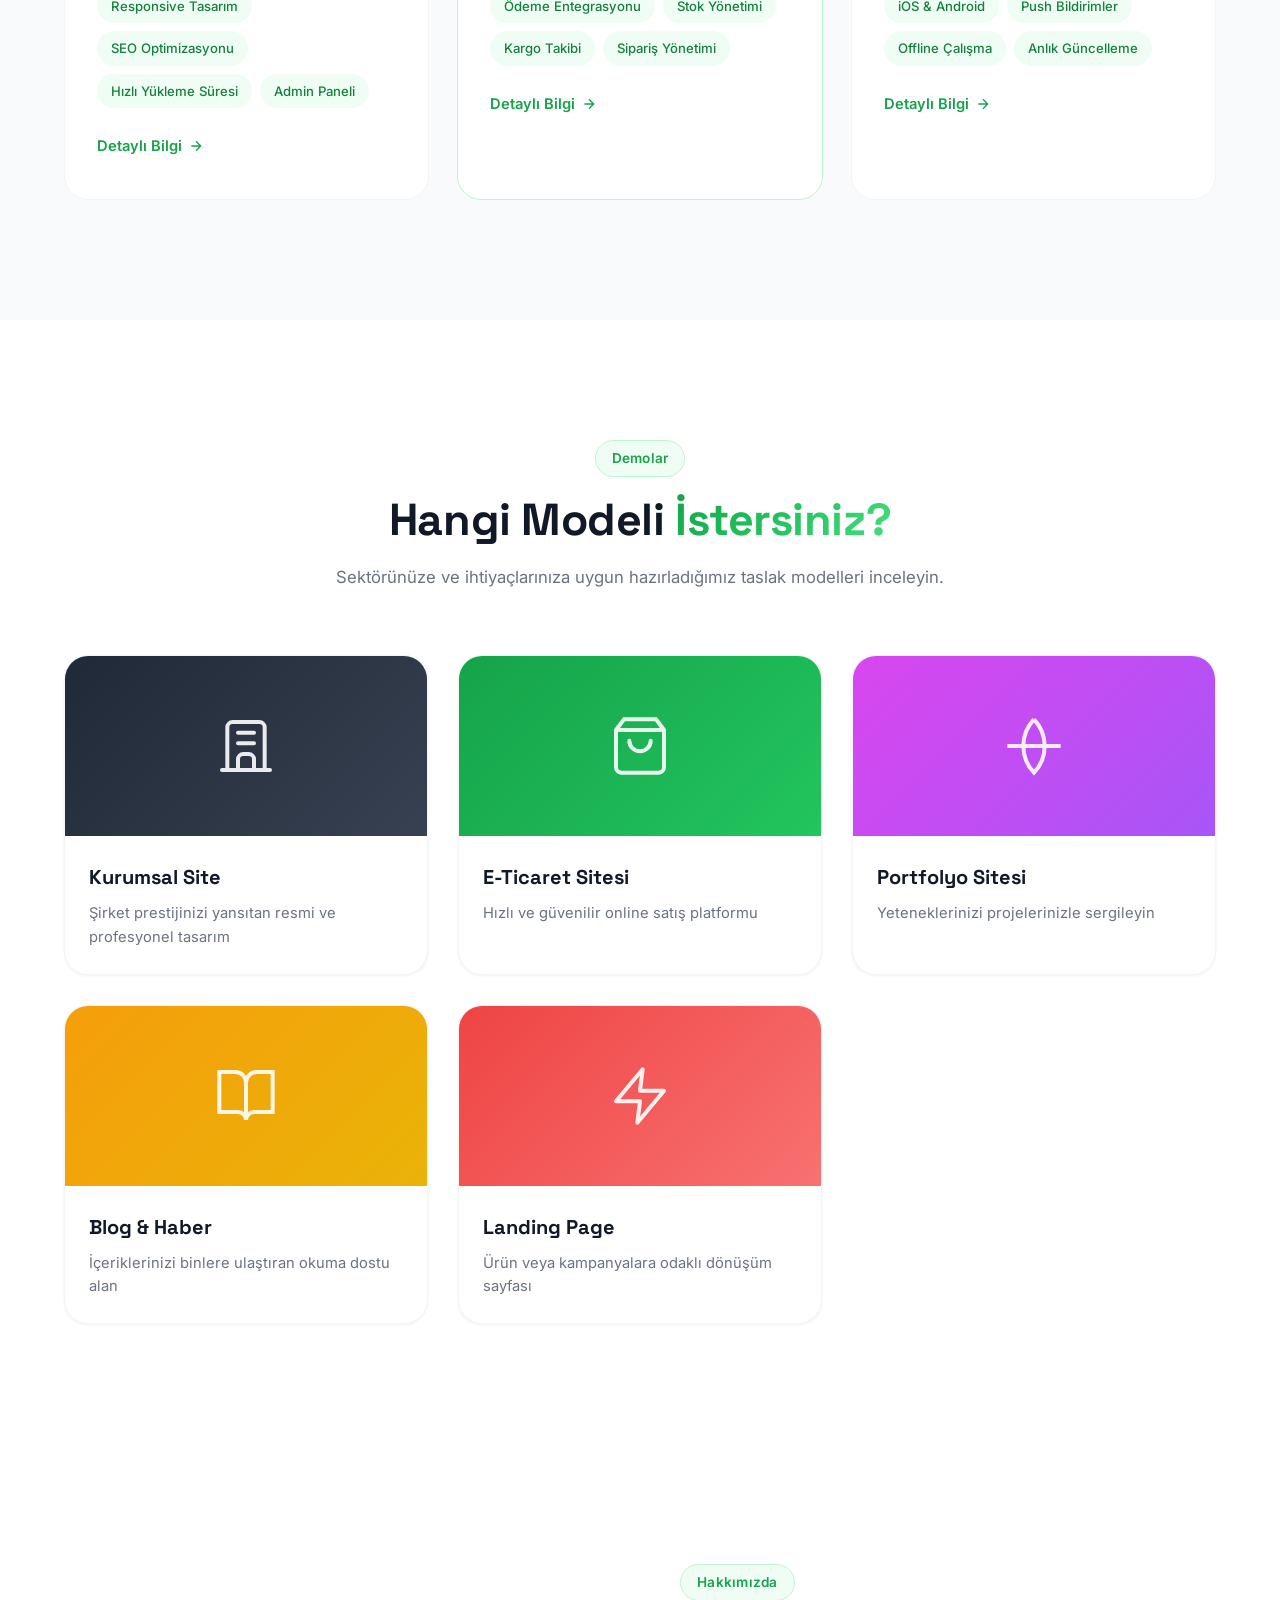
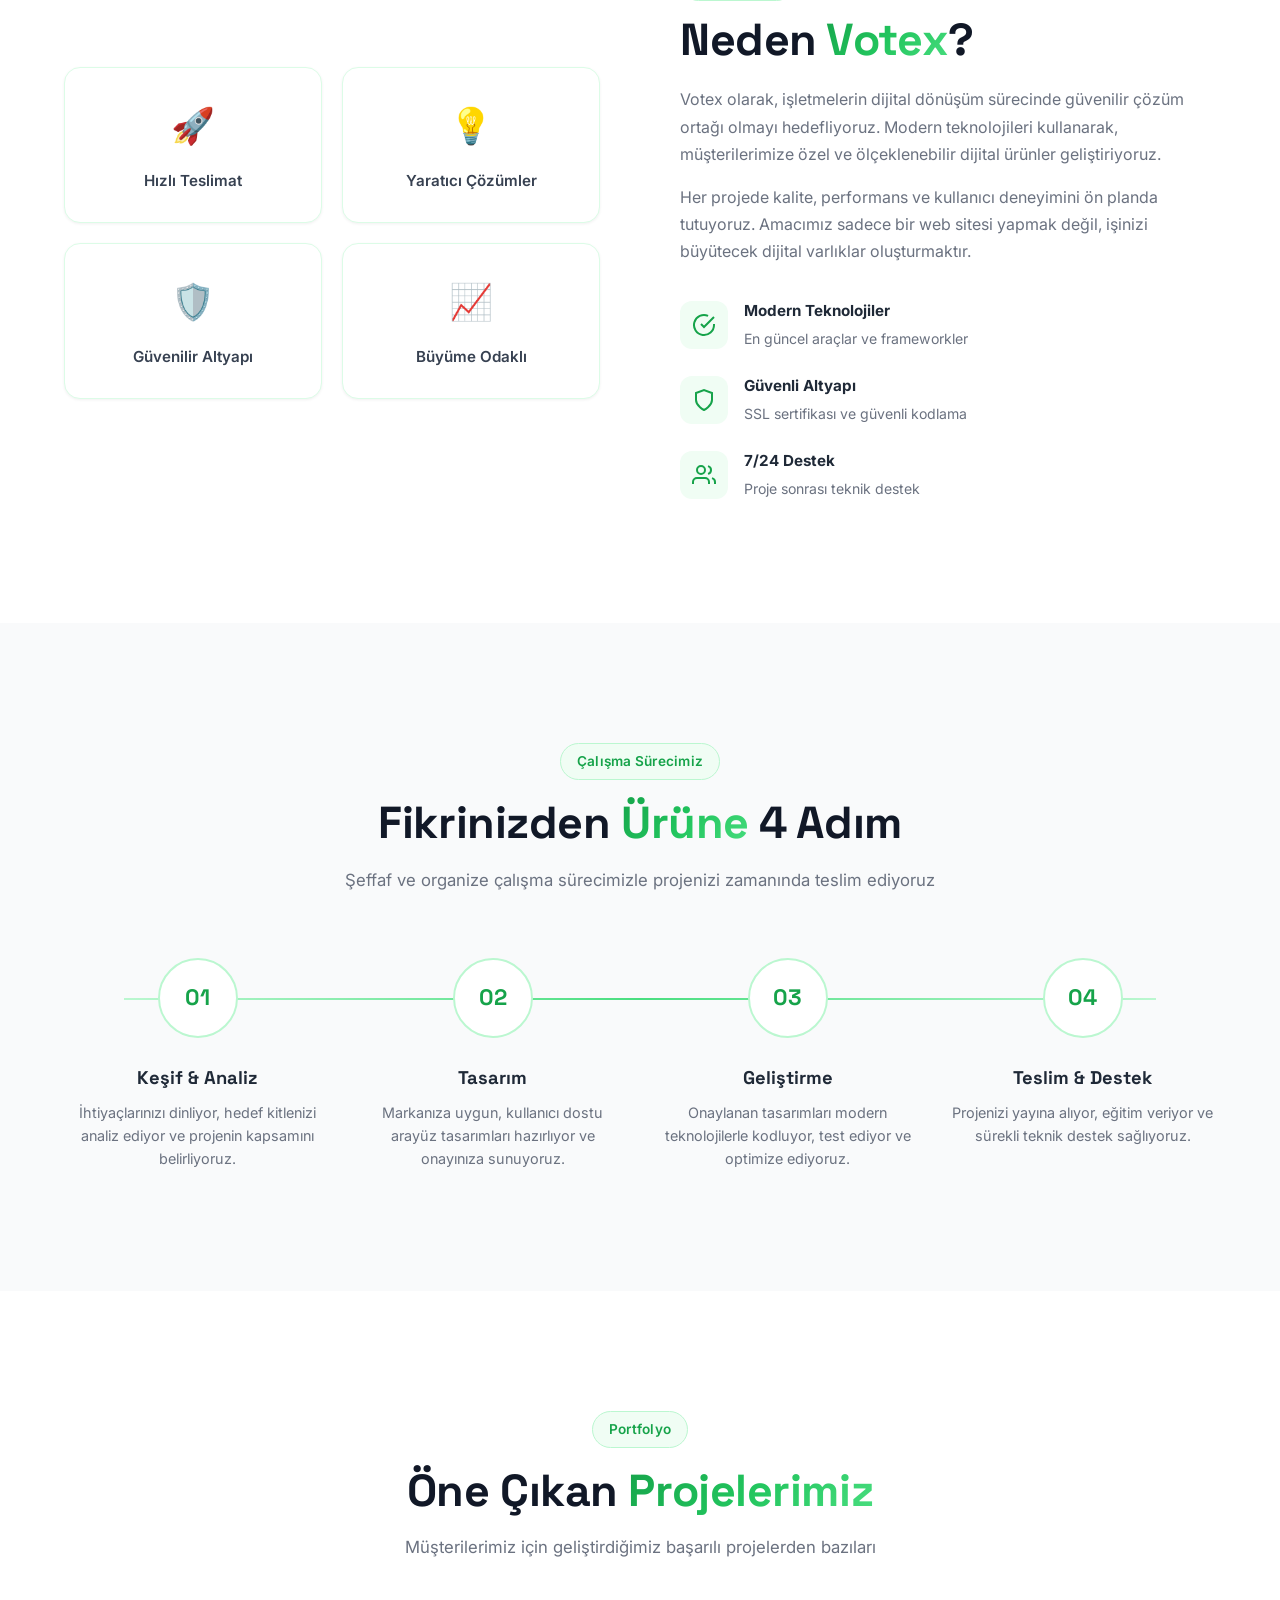
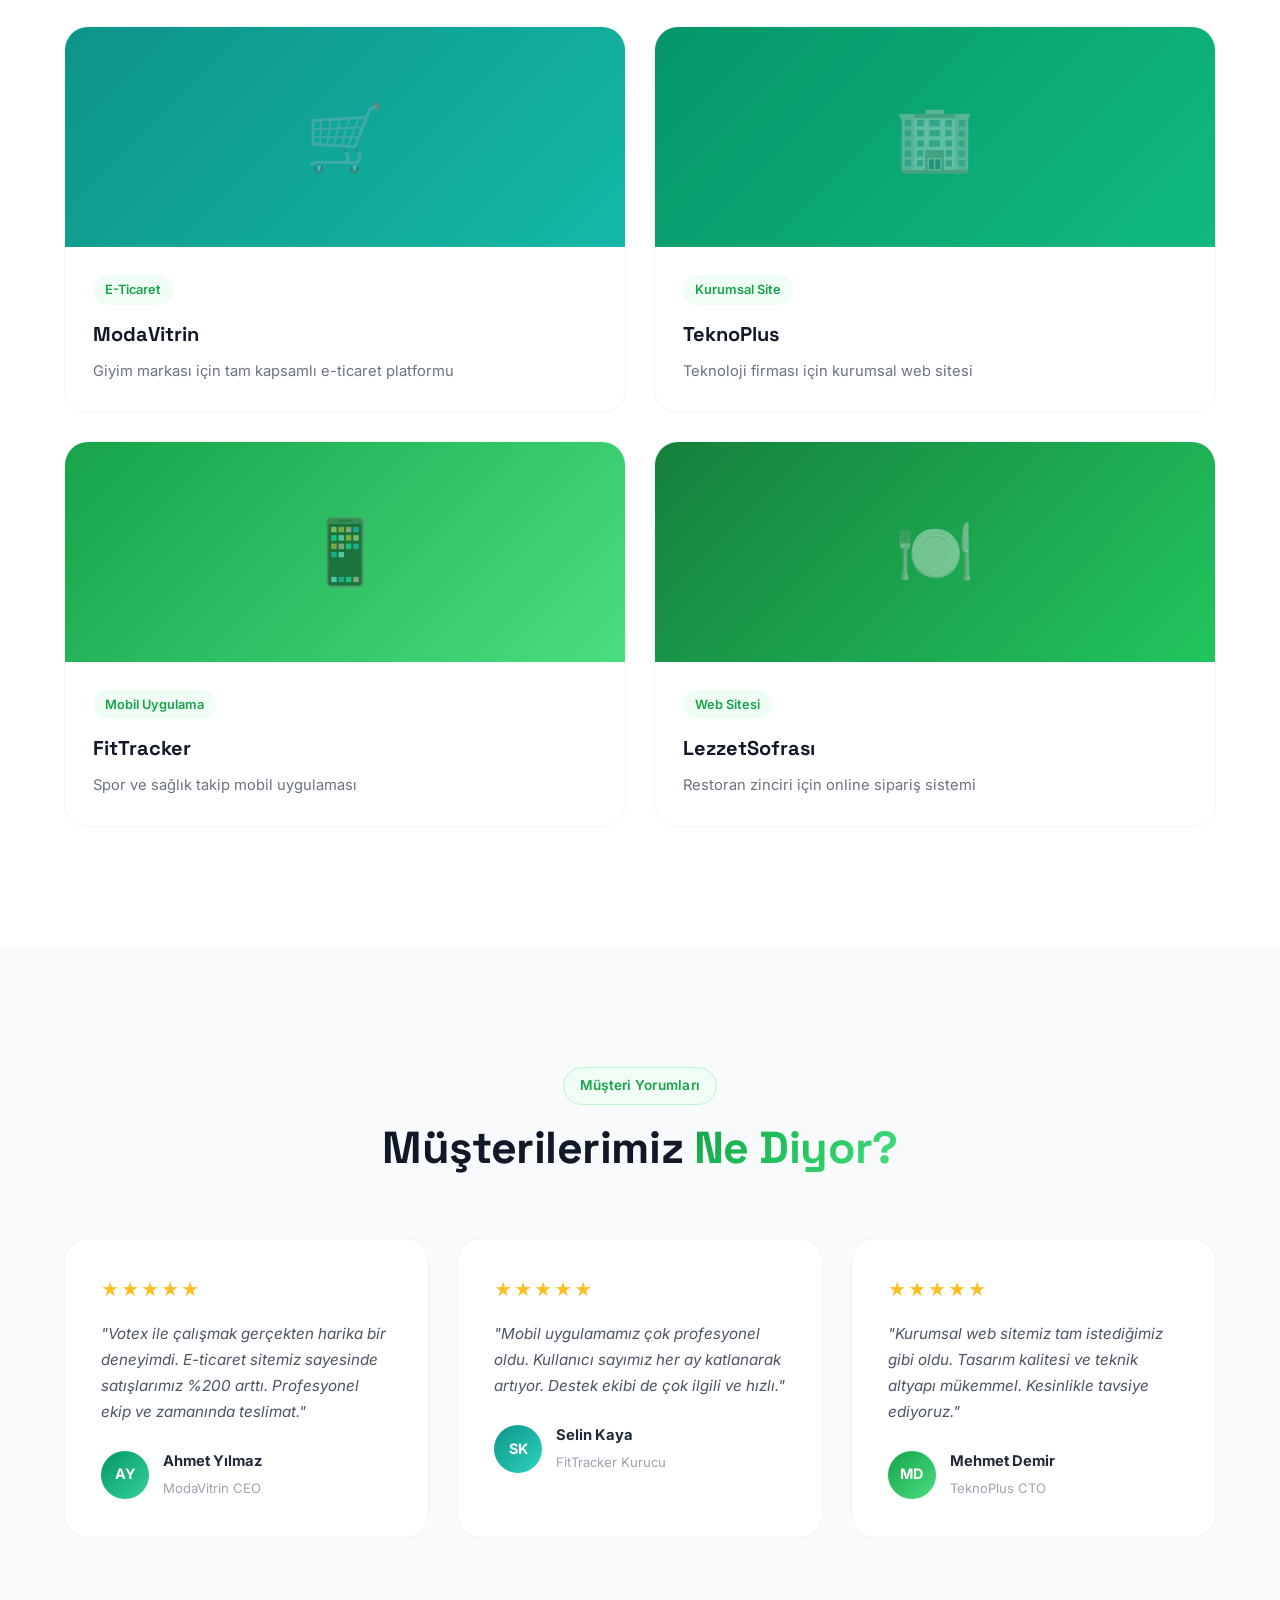
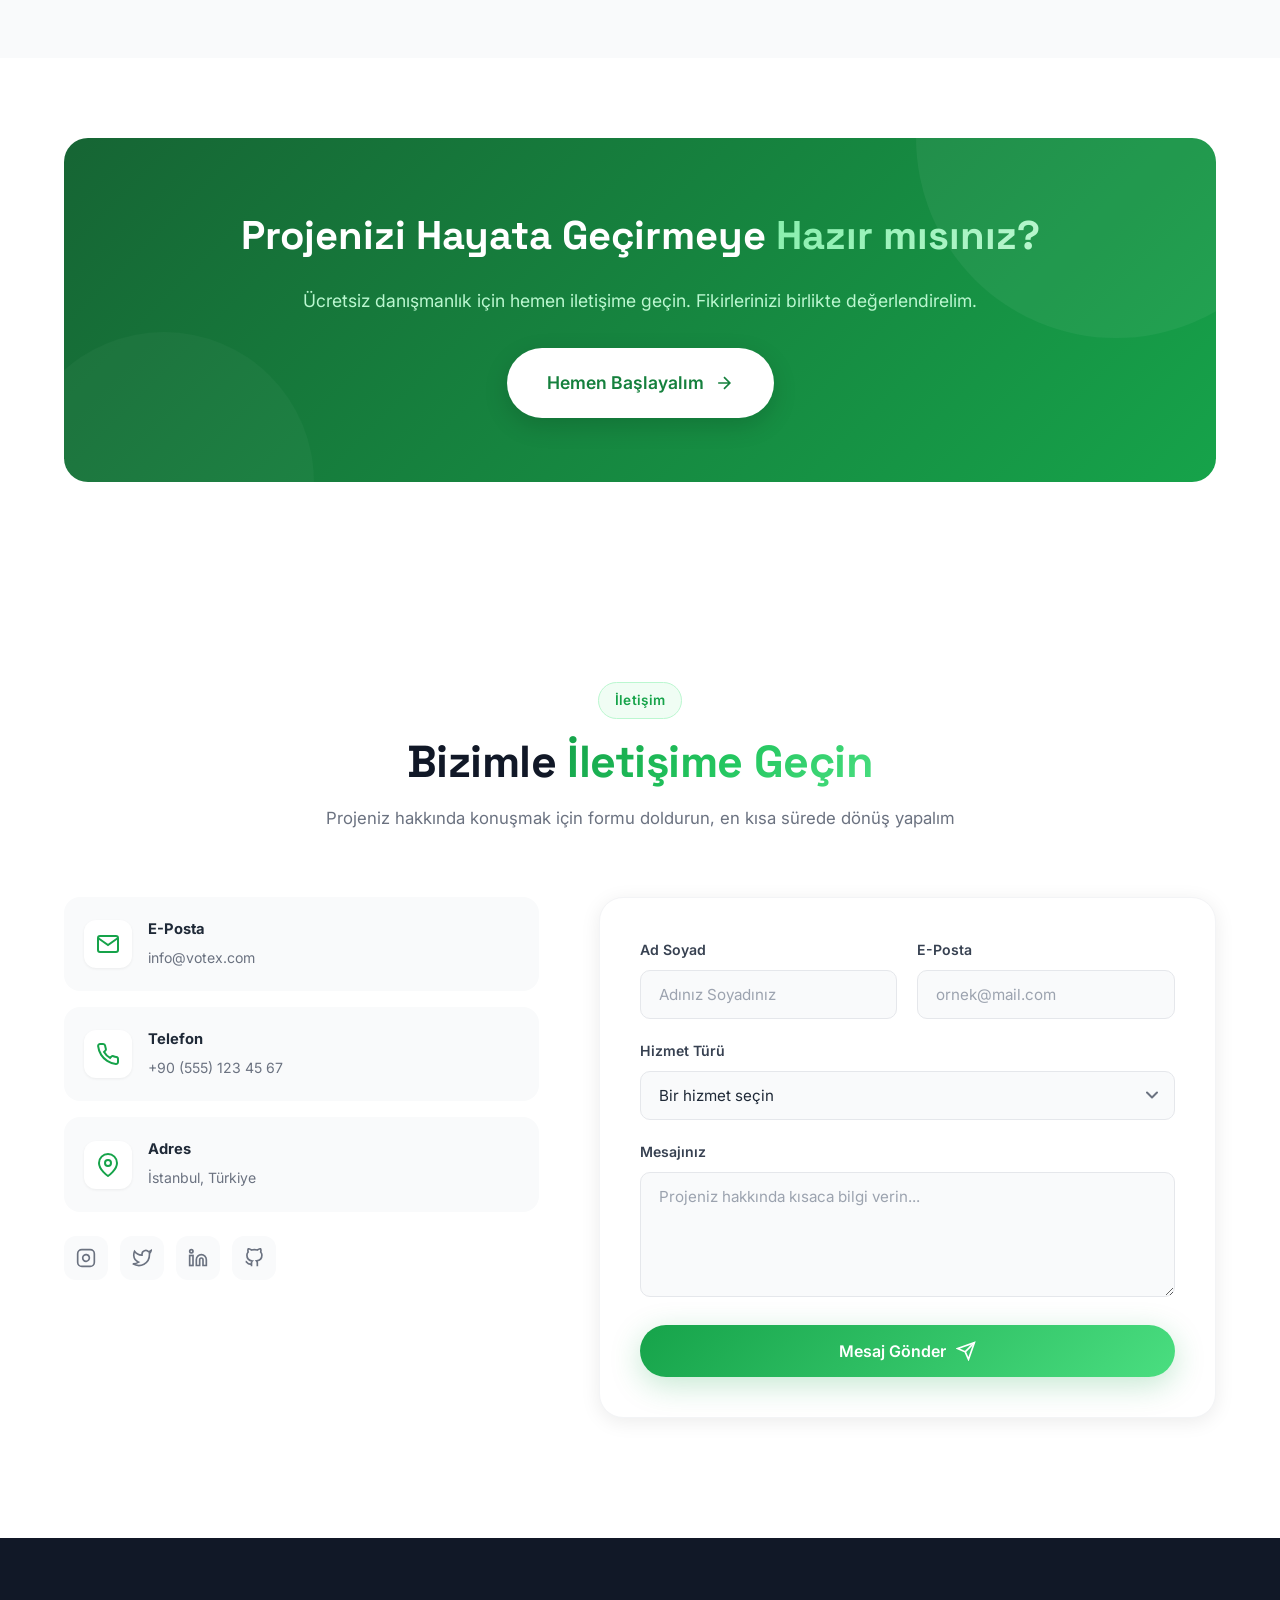
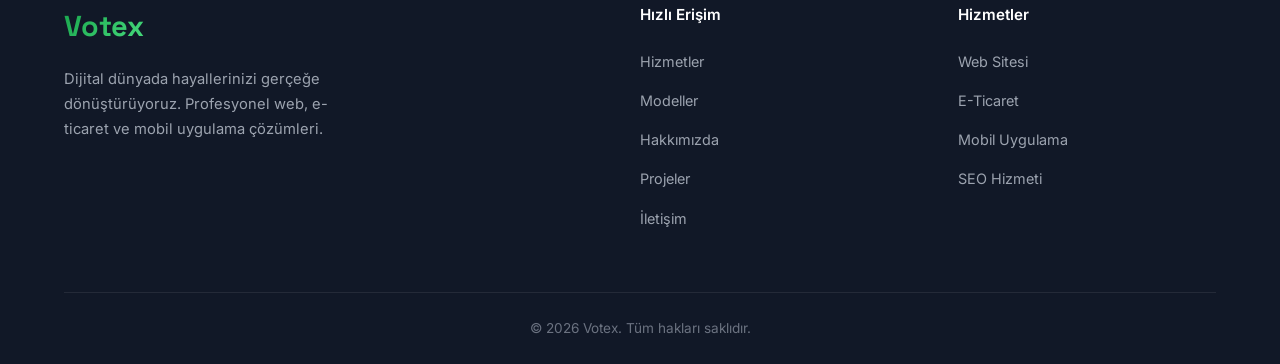
==== commit 8561ade4: "Rebrand to Votex and enable contact form with Formspree" ====
--- a/index.html
+++ b/index.html
@@ -3,8 +3,8 @@
 <head>
     <meta charset="UTF-8">
     <meta name="viewport" content="width=device-width, initial-scale=1.0">
-    <meta name="description" content="Toys e-Big - Dijital dünyada hayallerinizi gerçeğe dönüştürüyoruz. Web sitesi, e-ticaret ve mobil uygulama geliştirme hizmetleri.">
-    <title>Toys e-Big | Dijital Çözüm Ortağınız</title>
+    <meta name="description" content="Votex - Dijital dünyada hayallerinizi gerçeğe dönüştürüyoruz. Web sitesi, e-ticaret ve mobil uygulama geliştirme hizmetleri.">
+    <title>Votex | Dijital Çözüm Ortağınız</title>
     <link rel="preconnect" href="https://fonts.googleapis.com">
     <link rel="preconnect" href="https://fonts.gstatic.com" crossorigin>
     <link href="https://fonts.googleapis.com/css2?family=Inter:wght@300;400;500;600;700;800;900&family=Space+Grotesk:wght@400;500;600;700&display=swap" rel="stylesheet">
@@ -15,8 +15,7 @@
     <nav class="navbar" id="navbar">
         <div class="container nav-container">
             <a href="#hero" class="logo">
-                <span class="logo-toys">Toys</span>
-                <span class="logo-ebig">e-Big</span>
+                <span class="logo-text">Votex</span>
             </a>
             <ul class="nav-links" id="navLinks">
                 <li><a href="#hizmetler">Hizmetler</a></li>
@@ -272,8 +271,8 @@
             </div>
             <div class="about-content animate-on-scroll">
                 <span class="section-tag">Hakkımızda</span>
-                <h2 class="section-title">Neden <span class="gradient-text">Toys e-Big</span>?</h2>
-                <p>Toys e-Big olarak, işletmelerin dijital dönüşüm sürecinde güvenilir çözüm ortağı olmayı hedefliyoruz. Modern teknolojileri kullanarak, müşterilerimize özel ve ölçeklenebilir dijital ürünler geliştiriyoruz.</p>
+                <h2 class="section-title">Neden <span class="gradient-text">Votex</span>?</h2>
+                <p>Votex olarak, işletmelerin dijital dönüşüm sürecinde güvenilir çözüm ortağı olmayı hedefliyoruz. Modern teknolojileri kullanarak, müşterilerimize özel ve ölçeklenebilir dijital ürünler geliştiriyoruz.</p>
                 <p>Her projede kalite, performans ve kullanıcı deneyimini ön planda tutuyoruz. Amacımız sadece bir web sitesi yapmak değil, işinizi büyütecek dijital varlıklar oluşturmaktır.</p>
                 <div class="about-highlights">
                     <div class="highlight">
@@ -420,7 +419,7 @@
             <div class="testimonials-grid">
                 <div class="testimonial-card animate-on-scroll" data-delay="0">
                     <div class="testimonial-stars">★★★★★</div>
-                    <p>"Toys e-Big ile çalışmak gerçekten harika bir deneyimdi. E-ticaret sitemiz sayesinde satışlarımız %200 arttı. Profesyonel ekip ve zamanında teslimat."</p>
+                    <p>"Votex ile çalışmak gerçekten harika bir deneyimdi. E-ticaret sitemiz sayesinde satışlarımız %200 arttı. Profesyonel ekip ve zamanında teslimat."</p>
                     <div class="testimonial-author">
                         <div class="author-avatar" style="background: linear-gradient(135deg, #059669, #34d399);">AY</div>
                         <div>
@@ -485,7 +484,7 @@
                         </div>
                         <div>
                             <strong>E-Posta</strong>
-                            <span>info@toysebig.com</span>
+                            <span ignorerewrite>info@votex.com</span>
                         </div>
                     </div>
                     <div class="contact-card">
@@ -521,7 +520,7 @@
                         </a>
                     </div>
                 </div>
-                <form class="contact-form animate-on-scroll" id="contactForm">
+                <form action="https://formspree.io/f/mqakvvoz" method="POST" class="contact-form animate-on-scroll" id="contactForm">
                     <div class="form-row">
                         <div class="form-group">
                             <label for="name">Ad Soyad</label>
@@ -561,8 +560,7 @@
             <div class="footer-grid">
                 <div class="footer-brand">
                     <a href="#hero" class="logo">
-                        <span class="logo-toys">Toys</span>
-                        <span class="logo-ebig">e-Big</span>
+                        <span class="logo-text">Votex</span>
                     </a>
                     <p>Dijital dünyada hayallerinizi gerçeğe dönüştürüyoruz. Profesyonel web, e-ticaret ve mobil uygulama çözümleri.</p>
                 </div>
@@ -587,7 +585,7 @@
                 </div>
             </div>
             <div class="footer-bottom">
-                <p>&copy; 2026 Toys e-Big. Tüm hakları saklıdır.</p>
+                <p>&copy; 2026 Votex. Tüm hakları saklıdır.</p>
             </div>
         </div>
     </footer>
--- a/style.css
+++ b/style.css
@@ -0,0 +1,1536 @@
+/* ===== RESET & BASE ===== */
+*, *::before, *::after {
+    margin: 0;
+    padding: 0;
+    box-sizing: border-box;
+}
+
+:root {
+    /* Green Palette */
+    --green-50: #f0fdf4;
+    --green-100: #dcfce7;
+    --green-200: #bbf7d0;
+    --green-300: #86efac;
+    --green-400: #4ade80;
+    --green-500: #22c55e;
+    --green-600: #16a34a;
+    --green-700: #15803d;
+    --green-800: #166534;
+    --green-900: #14532d;
+
+    /* Neutrals */
+    --white: #ffffff;
+    --gray-50: #f9fafb;
+    --gray-100: #f3f4f6;
+    --gray-200: #e5e7eb;
+    --gray-300: #d1d5db;
+    --gray-400: #9ca3af;
+    --gray-500: #6b7280;
+    --gray-600: #4b5563;
+    --gray-700: #374151;
+    --gray-800: #1f2937;
+    --gray-900: #111827;
+
+    /* Functional */
+    --primary: #16a34a;
+    --primary-light: #4ade80;
+    --primary-dark: #15803d;
+    --gradient: linear-gradient(135deg, #16a34a, #4ade80);
+    --gradient-text: linear-gradient(135deg, #16a34a, #22c55e, #4ade80);
+    --shadow-sm: 0 1px 3px rgba(0, 0, 0, 0.06);
+    --shadow-md: 0 4px 20px rgba(0, 0, 0, 0.08);
+    --shadow-lg: 0 10px 40px rgba(0, 0, 0, 0.1);
+    --shadow-xl: 0 20px 60px rgba(0, 0, 0, 0.12);
+    --shadow-green: 0 8px 30px rgba(22, 163, 74, 0.25);
+
+    /* Typography */
+    --font-primary: 'Inter', -apple-system, BlinkMacSystemFont, sans-serif;
+    --font-accent: 'Space Grotesk', sans-serif;
+
+    /* Spacing */
+    --section-padding: 120px 0;
+    --container-padding: 0 24px;
+    --border-radius: 16px;
+    --border-radius-sm: 10px;
+    --border-radius-lg: 24px;
+}
+
+html {
+    scroll-behavior: smooth;
+    font-size: 16px;
+}
+
+body {
+    font-family: var(--font-primary);
+    color: var(--gray-800);
+    background: var(--white);
+    line-height: 1.7;
+    overflow-x: hidden;
+    -webkit-font-smoothing: antialiased;
+    -moz-osx-font-smoothing: grayscale;
+}
+
+.container {
+    max-width: 1200px;
+    margin: 0 auto;
+    padding: var(--container-padding);
+}
+
+a {
+    text-decoration: none;
+    color: inherit;
+    transition: all 0.3s ease;
+}
+
+img {
+    max-width: 100%;
+    display: block;
+}
+
+/* ===== GRADIENT TEXT ===== */
+.gradient-text {
+    background: var(--gradient-text);
+    -webkit-background-clip: text;
+    -webkit-text-fill-color: transparent;
+    background-clip: text;
+}
+
+/* ===== BUTTONS ===== */
+.btn {
+    display: inline-flex;
+    align-items: center;
+    gap: 10px;
+    padding: 16px 32px;
+    border-radius: 50px;
+    font-family: var(--font-primary);
+    font-weight: 600;
+    font-size: 1rem;
+    cursor: pointer;
+    border: none;
+    transition: all 0.4s cubic-bezier(0.4, 0, 0.2, 1);
+    position: relative;
+    overflow: hidden;
+}
+
+.btn-primary {
+    background: var(--gradient);
+    color: var(--white);
+    box-shadow: var(--shadow-green);
+}
+
+.btn-primary:hover {
+    transform: translateY(-3px);
+    box-shadow: 0 12px 40px rgba(22, 163, 74, 0.35);
+}
+
+.btn-primary:active {
+    transform: translateY(-1px);
+}
+
+.btn-outline {
+    background: transparent;
+    color: var(--primary);
+    border: 2px solid var(--green-200);
+}
+
+.btn-outline:hover {
+    background: var(--green-50);
+    border-color: var(--primary);
+    transform: translateY(-3px);
+}
+
+.btn-lg {
+    padding: 20px 40px;
+    font-size: 1.1rem;
+}
+
+.btn-full {
+    width: 100%;
+    justify-content: center;
+}
+
+/* ===== NAVBAR ===== */
+.navbar {
+    position: fixed;
+    top: 0;
+    left: 0;
+    right: 0;
+    z-index: 1000;
+    padding: 20px 0;
+    transition: all 0.4s ease;
+}
+
+.navbar.scrolled {
+    background: rgba(255, 255, 255, 0.92);
+    backdrop-filter: blur(20px);
+    -webkit-backdrop-filter: blur(20px);
+    padding: 12px 0;
+    box-shadow: 0 1px 20px rgba(0, 0, 0, 0.06);
+}
+
+.nav-container {
+    display: flex;
+    align-items: center;
+    justify-content: space-between;
+}
+
+.logo {
+    display: flex;
+    align-items: center;
+    gap: 4px;
+    font-family: var(--font-accent);
+    font-size: 1.6rem;
+    font-weight: 700;
+}
+
+.logo-text {
+    background: var(--gradient);
+    -webkit-background-clip: text;
+    -webkit-text-fill-color: transparent;
+    background-clip: text;
+}
+
+.nav-links {
+    display: flex;
+    align-items: center;
+    gap: 8px;
+    list-style: none;
+}
+
+.nav-links a {
+    padding: 10px 18px;
+    border-radius: 50px;
+    font-size: 0.92rem;
+    font-weight: 500;
+    color: var(--gray-600);
+    transition: all 0.3s ease;
+}
+
+.nav-links a:hover {
+    color: var(--primary);
+    background: var(--green-50);
+}
+
+.nav-cta {
+    background: var(--gradient) !important;
+    color: var(--white) !important;
+    font-weight: 600 !important;
+    box-shadow: var(--shadow-green);
+}
+
+.nav-cta:hover {
+    transform: translateY(-2px);
+    box-shadow: 0 8px 25px rgba(22, 163, 74, 0.3) !important;
+    background: var(--gradient) !important;
+}
+
+.hamburger {
+    display: none;
+    flex-direction: column;
+    gap: 6px;
+    background: none;
+    border: none;
+    cursor: pointer;
+    padding: 5px;
+}
+
+.hamburger span {
+    width: 28px;
+    height: 2.5px;
+    background: var(--gray-700);
+    border-radius: 4px;
+    transition: all 0.3s ease;
+}
+
+.hamburger.active span:nth-child(1) {
+    transform: rotate(45deg) translate(6px, 6px);
+}
+
+.hamburger.active span:nth-child(2) {
+    opacity: 0;
+}
+
+.hamburger.active span:nth-child(3) {
+    transform: rotate(-45deg) translate(6px, -6px);
+}
+
+/* ===== HERO ===== */
+.hero {
+    min-height: 100vh;
+    display: flex;
+    align-items: center;
+    justify-content: center;
+    position: relative;
+    overflow: hidden;
+    background: linear-gradient(180deg, var(--green-50) 0%, var(--white) 100%);
+    padding-top: 80px;
+}
+
+.hero-bg-shapes {
+    position: absolute;
+    inset: 0;
+    pointer-events: none;
+    overflow: hidden;
+}
+
+.shape {
+    position: absolute;
+    border-radius: 50%;
+    opacity: 0.08;
+}
+
+.shape-1 {
+    width: 600px;
+    height: 600px;
+    background: var(--primary);
+    top: -200px;
+    right: -200px;
+    animation: float 20s ease-in-out infinite;
+}
+
+.shape-2 {
+    width: 400px;
+    height: 400px;
+    background: var(--primary-light);
+    bottom: -100px;
+    left: -100px;
+    animation: float 15s ease-in-out infinite reverse;
+}
+
+.shape-3 {
+    width: 200px;
+    height: 200px;
+    background: var(--green-300);
+    top: 40%;
+    left: 15%;
+    animation: float 12s ease-in-out infinite 2s;
+}
+
+.shape-4 {
+    width: 150px;
+    height: 150px;
+    background: var(--green-400);
+    top: 20%;
+    right: 15%;
+    animation: float 18s ease-in-out infinite 4s;
+}
+
+@keyframes float {
+    0%, 100% { transform: translateY(0) rotate(0deg); }
+    33% { transform: translateY(-30px) rotate(5deg); }
+    66% { transform: translateY(20px) rotate(-3deg); }
+}
+
+.hero-content {
+    text-align: center;
+    max-width: 800px;
+    margin: 0 auto;
+    position: relative;
+    z-index: 1;
+}
+
+.hero-badge {
+    display: inline-flex;
+    align-items: center;
+    gap: 8px;
+    padding: 8px 20px;
+    background: var(--white);
+    border: 1px solid var(--green-200);
+    border-radius: 50px;
+    font-size: 0.88rem;
+    font-weight: 500;
+    color: var(--primary);
+    margin-bottom: 28px;
+    box-shadow: var(--shadow-sm);
+}
+
+.badge-dot {
+    width: 8px;
+    height: 8px;
+    background: var(--primary);
+    border-radius: 50%;
+    animation: pulse-dot 2s ease-in-out infinite;
+}
+
+@keyframes pulse-dot {
+    0%, 100% { opacity: 1; transform: scale(1); }
+    50% { opacity: 0.5; transform: scale(1.5); }
+}
+
+.hero-title {
+    font-family: var(--font-accent);
+    font-size: clamp(2.5rem, 5.5vw, 4.2rem);
+    font-weight: 800;
+    line-height: 1.15;
+    color: var(--gray-900);
+    margin-bottom: 24px;
+    letter-spacing: -0.02em;
+}
+
+.hero-subtitle {
+    font-size: 1.15rem;
+    color: var(--gray-500);
+    max-width: 600px;
+    margin: 0 auto 40px;
+    line-height: 1.8;
+}
+
+.hero-buttons {
+    display: flex;
+    align-items: center;
+    justify-content: center;
+    gap: 16px;
+    flex-wrap: wrap;
+    margin-bottom: 60px;
+}
+
+.hero-stats {
+    display: flex;
+    align-items: center;
+    justify-content: center;
+    gap: 40px;
+    flex-wrap: wrap;
+}
+
+.stat {
+    display: flex;
+    flex-direction: column;
+    align-items: center;
+}
+
+.stat-number {
+    font-family: var(--font-accent);
+    font-size: 2.4rem;
+    font-weight: 700;
+    color: var(--primary);
+    line-height: 1;
+}
+
+.stat-plus {
+    font-family: var(--font-accent);
+    font-size: 1.8rem;
+    font-weight: 700;
+    color: var(--primary);
+}
+
+.stat-label {
+    font-size: 0.88rem;
+    color: var(--gray-500);
+    margin-top: 6px;
+}
+
+.stat-divider {
+    width: 1px;
+    height: 50px;
+    background: var(--green-200);
+}
+
+.hero-scroll-indicator {
+    position: absolute;
+    bottom: 40px;
+    left: 50%;
+    transform: translateX(-50%);
+    animation: bounce 2s ease-in-out infinite;
+}
+
+.scroll-mouse {
+    width: 26px;
+    height: 42px;
+    border: 2px solid var(--green-300);
+    border-radius: 20px;
+    display: flex;
+    justify-content: center;
+    padding-top: 8px;
+}
+
+.scroll-wheel {
+    width: 4px;
+    height: 10px;
+    background: var(--primary);
+    border-radius: 4px;
+    animation: scroll-anim 2s ease-in-out infinite;
+}
+
+@keyframes scroll-anim {
+    0% { transform: translateY(0); opacity: 1; }
+    100% { transform: translateY(12px); opacity: 0; }
+}
+
+@keyframes bounce {
+    0%, 100% { transform: translateX(-50%) translateY(0); }
+    50% { transform: translateX(-50%) translateY(10px); }
+}
+
+/* ===== SECTION COMMON ===== */
+.section {
+    padding: var(--section-padding);
+}
+
+.section-header {
+    text-align: center;
+    max-width: 650px;
+    margin: 0 auto 64px;
+}
+
+.section-tag {
+    display: inline-block;
+    padding: 6px 16px;
+    background: var(--green-50);
+    border: 1px solid var(--green-200);
+    border-radius: 50px;
+    font-size: 0.85rem;
+    font-weight: 600;
+    color: var(--primary);
+    margin-bottom: 16px;
+    letter-spacing: 0.02em;
+}
+
+.section-title {
+    font-family: var(--font-accent);
+    font-size: clamp(2rem, 4vw, 2.8rem);
+    font-weight: 700;
+    color: var(--gray-900);
+    line-height: 1.2;
+    margin-bottom: 16px;
+    letter-spacing: -0.01em;
+}
+
+.section-subtitle {
+    font-size: 1.05rem;
+    color: var(--gray-500);
+    line-height: 1.7;
+}
+
+/* ===== SERVICES ===== */
+.services {
+    background: var(--gray-50);
+}
+
+.services-grid {
+    display: grid;
+    grid-template-columns: repeat(3, 1fr);
+    gap: 28px;
+}
+
+.service-card {
+    background: var(--white);
+    border-radius: var(--border-radius-lg);
+    padding: 40px 32px;
+    position: relative;
+    transition: all 0.4s cubic-bezier(0.4, 0, 0.2, 1);
+    border: 1px solid var(--gray-100);
+    overflow: hidden;
+}
+
+.service-card::before {
+    content: '';
+    position: absolute;
+    top: 0;
+    left: 0;
+    right: 0;
+    height: 4px;
+    background: var(--gradient);
+    opacity: 0;
+    transition: opacity 0.4s ease;
+}
+
+.service-card:hover {
+    transform: translateY(-8px);
+    box-shadow: var(--shadow-xl);
+    border-color: var(--green-200);
+}
+
+.service-card:hover::before {
+    opacity: 1;
+}
+
+.service-card.featured {
+    border-color: var(--green-200);
+    background: linear-gradient(180deg, var(--green-50) 0%, var(--white) 50%);
+}
+
+.service-card.featured::before {
+    opacity: 1;
+}
+
+.card-badge {
+    position: absolute;
+    top: 20px;
+    right: 20px;
+    padding: 4px 14px;
+    background: var(--gradient);
+    color: var(--white);
+    font-size: 0.78rem;
+    font-weight: 600;
+    border-radius: 50px;
+}
+
+.service-icon {
+    width: 64px;
+    height: 64px;
+    background: var(--green-50);
+    border-radius: var(--border-radius);
+    display: flex;
+    align-items: center;
+    justify-content: center;
+    color: var(--primary);
+    margin-bottom: 24px;
+    transition: all 0.3s ease;
+}
+
+.service-icon svg {
+    width: 32px;
+    height: 32px;
+}
+
+.service-card:hover .service-icon {
+    background: var(--gradient);
+    color: var(--white);
+    transform: scale(1.1);
+}
+
+.service-card h3 {
+    font-family: var(--font-accent);
+    font-size: 1.3rem;
+    font-weight: 700;
+    color: var(--gray-900);
+    margin-bottom: 12px;
+}
+
+.service-card p {
+    color: var(--gray-500);
+    font-size: 0.95rem;
+    line-height: 1.7;
+    margin-bottom: 20px;
+}
+
+.service-features {
+    list-style: none;
+    display: flex;
+    flex-wrap: wrap;
+    gap: 8px;
+    margin-bottom: 24px;
+}
+
+.service-features li {
+    padding: 6px 14px;
+    background: var(--green-50);
+    color: var(--primary-dark);
+    font-size: 0.82rem;
+    font-weight: 500;
+    border-radius: 50px;
+}
+
+.service-link {
+    display: inline-flex;
+    align-items: center;
+    gap: 6px;
+    color: var(--primary);
+    font-weight: 600;
+    font-size: 0.92rem;
+}
+
+.service-link:hover {
+    gap: 12px;
+}
+
+/* ===== ABOUT ===== */
+.about-grid {
+    display: grid;
+    grid-template-columns: 1fr 1fr;
+    gap: 80px;
+    align-items: center;
+}
+
+.about-visual {
+    position: relative;
+}
+
+.about-card-stack {
+    display: grid;
+    grid-template-columns: 1fr 1fr;
+    gap: 20px;
+}
+
+.about-card {
+    background: var(--white);
+    border: 1px solid var(--green-100);
+    border-radius: var(--border-radius);
+    padding: 28px 20px;
+    text-align: center;
+    transition: all 0.4s ease;
+    box-shadow: var(--shadow-sm);
+}
+
+.about-card:hover {
+    transform: translateY(-6px);
+    box-shadow: var(--shadow-lg);
+    border-color: var(--green-300);
+}
+
+.ac-icon {
+    font-size: 2.2rem;
+    margin-bottom: 12px;
+}
+
+.ac-text {
+    font-weight: 600;
+    font-size: 0.95rem;
+    color: var(--gray-700);
+}
+
+.about-content .section-tag {
+    margin-bottom: 12px;
+}
+
+.about-content .section-title {
+    text-align: left;
+    margin-bottom: 20px;
+}
+
+.about-content p {
+    color: var(--gray-500);
+    margin-bottom: 16px;
+    font-size: 1rem;
+}
+
+.about-highlights {
+    display: flex;
+    flex-direction: column;
+    gap: 20px;
+    margin-top: 32px;
+}
+
+.highlight {
+    display: flex;
+    align-items: center;
+    gap: 16px;
+}
+
+.highlight-icon {
+    width: 48px;
+    height: 48px;
+    min-width: 48px;
+    background: var(--green-50);
+    border-radius: 12px;
+    display: flex;
+    align-items: center;
+    justify-content: center;
+    color: var(--primary);
+}
+
+.highlight strong {
+    display: block;
+    color: var(--gray-800);
+    font-size: 0.95rem;
+    margin-bottom: 2px;
+}
+
+.highlight span {
+    color: var(--gray-500);
+    font-size: 0.88rem;
+}
+
+/* ===== PROCESS ===== */
+.process {
+    background: var(--gray-50);
+}
+
+.process-timeline {
+    display: grid;
+    grid-template-columns: repeat(4, 1fr);
+    gap: 28px;
+    position: relative;
+}
+
+.process-timeline::before {
+    content: '';
+    position: absolute;
+    top: 40px;
+    left: 60px;
+    right: 60px;
+    height: 2px;
+    background: linear-gradient(90deg, var(--green-200), var(--green-400), var(--green-200));
+}
+
+.process-step {
+    text-align: center;
+    position: relative;
+}
+
+.step-number {
+    width: 80px;
+    height: 80px;
+    margin: 0 auto 24px;
+    background: var(--white);
+    border: 2px solid var(--green-200);
+    border-radius: 50%;
+    display: flex;
+    align-items: center;
+    justify-content: center;
+    font-family: var(--font-accent);
+    font-size: 1.4rem;
+    font-weight: 700;
+    color: var(--primary);
+    position: relative;
+    z-index: 1;
+    transition: all 0.4s ease;
+}
+
+.process-step:hover .step-number {
+    background: var(--gradient);
+    color: var(--white);
+    border-color: transparent;
+    transform: scale(1.1);
+    box-shadow: var(--shadow-green);
+}
+
+.step-content h3 {
+    font-family: var(--font-accent);
+    font-size: 1.15rem;
+    font-weight: 700;
+    color: var(--gray-800);
+    margin-bottom: 8px;
+}
+
+.step-content p {
+    font-size: 0.9rem;
+    color: var(--gray-500);
+    line-height: 1.6;
+}
+
+/* ===== MODELS SHOWCASE ===== */
+.models-showcase {
+    background: var(--white);
+}
+
+.models-grid {
+    display: grid;
+    grid-template-columns: repeat(auto-fit, minmax(280px, 1fr));
+    gap: 30px;
+    margin-top: 40px;
+}
+
+.model-card {
+    display: flex;
+    flex-direction: column;
+    background: var(--white);
+    border-radius: var(--border-radius-lg);
+    overflow: hidden;
+    border: 1px solid var(--gray-100);
+    transition: all 0.4s cubic-bezier(0.4, 0, 0.2, 1);
+    text-decoration: none;
+    color: inherit;
+    box-shadow: var(--shadow-sm);
+}
+
+.model-card:hover {
+    transform: translateY(-8px);
+    box-shadow: var(--shadow-xl);
+    border-color: var(--green-200);
+}
+
+.model-image {
+    height: 180px;
+    display: flex;
+    align-items: center;
+    justify-content: center;
+    position: relative;
+    overflow: hidden;
+}
+
+.model-icon {
+    width: 64px;
+    height: 64px;
+    color: var(--white);
+    opacity: 0.9;
+    transition: transform 0.4s ease;
+}
+
+.model-hover-text {
+    position: absolute;
+    inset: 0;
+    background: rgba(0, 0, 0, 0.4);
+    backdrop-filter: blur(4px);
+    -webkit-backdrop-filter: blur(4px);
+    display: flex;
+    align-items: center;
+    justify-content: center;
+    color: var(--white);
+    font-weight: 600;
+    font-size: 1.1rem;
+    opacity: 0;
+    transition: all 0.4s ease;
+}
+
+.model-card:hover .model-icon {
+    transform: scale(1.2);
+}
+
+.model-card:hover .model-hover-text {
+    opacity: 1;
+}
+
+.model-info {
+    padding: 24px;
+    flex-grow: 1;
+    display: flex;
+    flex-direction: column;
+}
+
+.model-info h3 {
+    font-family: var(--font-accent);
+    font-size: 1.25rem;
+    font-weight: 700;
+    color: var(--gray-900);
+    margin-bottom: 8px;
+    transition: color 0.3s ease;
+}
+
+.model-card:hover .model-info h3 {
+    color: var(--primary);
+}
+
+.model-info p {
+    font-size: 0.92rem;
+    color: var(--gray-500);
+    line-height: 1.6;
+    margin: 0;
+}
+
+/* ===== PROJECTS ===== */
+.projects-grid {
+    display: grid;
+    grid-template-columns: repeat(2, 1fr);
+    gap: 28px;
+}
+
+.project-card {
+    border-radius: var(--border-radius-lg);
+    overflow: hidden;
+    background: var(--white);
+    border: 1px solid var(--gray-100);
+    transition: all 0.4s cubic-bezier(0.4, 0, 0.2, 1);
+}
+
+.project-card:hover {
+    transform: translateY(-8px);
+    box-shadow: var(--shadow-xl);
+}
+
+.project-image {
+    height: 220px;
+    position: relative;
+    display: flex;
+    align-items: center;
+    justify-content: center;
+    overflow: hidden;
+}
+
+.project-overlay {
+    display: flex;
+    align-items: center;
+    justify-content: center;
+    width: 100%;
+    height: 100%;
+    transition: all 0.4s ease;
+}
+
+.project-icon {
+    font-size: 4rem;
+    opacity: 0.4;
+    transition: all 0.4s ease;
+}
+
+.project-card:hover .project-icon {
+    opacity: 0.8;
+    transform: scale(1.2);
+}
+
+.project-info {
+    padding: 28px;
+}
+
+.project-tag {
+    display: inline-block;
+    padding: 4px 12px;
+    background: var(--green-50);
+    color: var(--primary);
+    font-size: 0.8rem;
+    font-weight: 600;
+    border-radius: 50px;
+    margin-bottom: 12px;
+}
+
+.project-info h3 {
+    font-family: var(--font-accent);
+    font-size: 1.25rem;
+    font-weight: 700;
+    color: var(--gray-900);
+    margin-bottom: 8px;
+}
+
+.project-info p {
+    color: var(--gray-500);
+    font-size: 0.92rem;
+}
+
+/* ===== TESTIMONIALS ===== */
+.testimonials {
+    background: var(--gray-50);
+}
+
+.testimonials-grid {
+    display: grid;
+    grid-template-columns: repeat(3, 1fr);
+    gap: 28px;
+}
+
+.testimonial-card {
+    background: var(--white);
+    border-radius: var(--border-radius-lg);
+    padding: 36px;
+    border: 1px solid var(--gray-100);
+    transition: all 0.4s ease;
+}
+
+.testimonial-card:hover {
+    transform: translateY(-6px);
+    box-shadow: var(--shadow-lg);
+    border-color: var(--green-200);
+}
+
+.testimonial-stars {
+    color: #fbbf24;
+    font-size: 1.1rem;
+    letter-spacing: 2px;
+    margin-bottom: 16px;
+}
+
+.testimonial-card p {
+    color: var(--gray-600);
+    font-size: 0.95rem;
+    line-height: 1.7;
+    margin-bottom: 24px;
+    font-style: italic;
+}
+
+.testimonial-author {
+    display: flex;
+    align-items: center;
+    gap: 14px;
+}
+
+.author-avatar {
+    width: 48px;
+    height: 48px;
+    border-radius: 50%;
+    display: flex;
+    align-items: center;
+    justify-content: center;
+    color: var(--white);
+    font-weight: 700;
+    font-size: 0.9rem;
+}
+
+.testimonial-author strong {
+    display: block;
+    color: var(--gray-800);
+    font-size: 0.92rem;
+}
+
+.testimonial-author span {
+    color: var(--gray-400);
+    font-size: 0.82rem;
+}
+
+/* ===== CTA SECTION ===== */
+.cta-section {
+    padding: 80px 0;
+}
+
+.cta-box {
+    background: linear-gradient(135deg, var(--green-800), var(--green-600));
+    border-radius: var(--border-radius-lg);
+    padding: 64px;
+    text-align: center;
+    position: relative;
+    overflow: hidden;
+}
+
+.cta-box::before {
+    content: '';
+    position: absolute;
+    width: 400px;
+    height: 400px;
+    background: rgba(255, 255, 255, 0.05);
+    border-radius: 50%;
+    top: -200px;
+    right: -100px;
+}
+
+.cta-box::after {
+    content: '';
+    position: absolute;
+    width: 300px;
+    height: 300px;
+    background: rgba(255, 255, 255, 0.03);
+    border-radius: 50%;
+    bottom: -150px;
+    left: -50px;
+}
+
+.cta-box h2 {
+    font-family: var(--font-accent);
+    font-size: clamp(1.8rem, 3.5vw, 2.5rem);
+    color: var(--white);
+    margin-bottom: 16px;
+    position: relative;
+    z-index: 1;
+}
+
+.cta-box h2 .gradient-text {
+    background: linear-gradient(135deg, #86efac, #bbf7d0);
+    -webkit-background-clip: text;
+    -webkit-text-fill-color: transparent;
+    background-clip: text;
+}
+
+.cta-box p {
+    color: var(--green-200);
+    font-size: 1.1rem;
+    margin-bottom: 32px;
+    position: relative;
+    z-index: 1;
+}
+
+.cta-box .btn-primary {
+    background: var(--white);
+    color: var(--primary-dark);
+    box-shadow: 0 8px 25px rgba(0, 0, 0, 0.15);
+    position: relative;
+    z-index: 1;
+}
+
+.cta-box .btn-primary:hover {
+    box-shadow: 0 12px 35px rgba(0, 0, 0, 0.2);
+}
+
+/* ===== CONTACT ===== */
+.contact-grid {
+    display: grid;
+    grid-template-columns: 1fr 1.3fr;
+    gap: 60px;
+    align-items: start;
+}
+
+.contact-card {
+    display: flex;
+    align-items: center;
+    gap: 16px;
+    padding: 20px;
+    border-radius: var(--border-radius);
+    background: var(--gray-50);
+    margin-bottom: 16px;
+    transition: all 0.3s ease;
+}
+
+.contact-card:hover {
+    background: var(--green-50);
+    transform: translateX(6px);
+}
+
+.contact-icon {
+    width: 48px;
+    height: 48px;
+    min-width: 48px;
+    background: var(--white);
+    border-radius: 12px;
+    display: flex;
+    align-items: center;
+    justify-content: center;
+    color: var(--primary);
+    box-shadow: var(--shadow-sm);
+}
+
+.contact-card strong {
+    display: block;
+    color: var(--gray-800);
+    font-size: 0.92rem;
+    margin-bottom: 2px;
+}
+
+.contact-card span {
+    color: var(--gray-500);
+    font-size: 0.88rem;
+}
+
+.social-links {
+    display: flex;
+    gap: 12px;
+    margin-top: 24px;
+}
+
+.social-link {
+    width: 44px;
+    height: 44px;
+    border-radius: 12px;
+    background: var(--gray-50);
+    display: flex;
+    align-items: center;
+    justify-content: center;
+    color: var(--gray-500);
+    transition: all 0.3s ease;
+}
+
+.social-link:hover {
+    background: var(--gradient);
+    color: var(--white);
+    transform: translateY(-4px);
+    box-shadow: var(--shadow-green);
+}
+
+/* ===== CONTACT FORM ===== */
+.contact-form {
+    background: var(--white);
+    border: 1px solid var(--gray-100);
+    border-radius: var(--border-radius-lg);
+    padding: 40px;
+    box-shadow: var(--shadow-md);
+}
+
+.form-row {
+    display: grid;
+    grid-template-columns: 1fr 1fr;
+    gap: 20px;
+}
+
+.form-group {
+    margin-bottom: 20px;
+}
+
+.form-group label {
+    display: block;
+    font-weight: 600;
+    font-size: 0.88rem;
+    color: var(--gray-700);
+    margin-bottom: 8px;
+}
+
+.form-group input,
+.form-group select,
+.form-group textarea {
+    width: 100%;
+    padding: 14px 18px;
+    border: 1.5px solid var(--gray-200);
+    border-radius: var(--border-radius-sm);
+    font-family: var(--font-primary);
+    font-size: 0.95rem;
+    color: var(--gray-800);
+    background: var(--gray-50);
+    transition: all 0.3s ease;
+    outline: none;
+}
+
+.form-group input:focus,
+.form-group select:focus,
+.form-group textarea:focus {
+    border-color: var(--primary);
+    background: var(--white);
+    box-shadow: 0 0 0 4px rgba(22, 163, 74, 0.08);
+}
+
+.form-group input::placeholder,
+.form-group textarea::placeholder {
+    color: var(--gray-400);
+}
+
+.form-group textarea {
+    resize: vertical;
+    min-height: 120px;
+}
+
+.form-group select {
+    cursor: pointer;
+    appearance: none;
+    background-image: url("data:image/svg+xml,%3Csvg width='12' height='8' viewBox='0 0 12 8' fill='none' xmlns='http://www.w3.org/2000/svg'%3E%3Cpath d='M1 1.5L6 6.5L11 1.5' stroke='%236b7280' stroke-width='2' stroke-linecap='round' stroke-linejoin='round'/%3E%3C/svg%3E");
+    background-repeat: no-repeat;
+    background-position: right 16px center;
+}
+
+/* ===== FOOTER ===== */
+.footer {
+    background: var(--gray-900);
+    padding: 64px 0 0;
+}
+
+.footer-grid {
+    display: grid;
+    grid-template-columns: 2fr 1fr 1fr;
+    gap: 60px;
+    padding-bottom: 48px;
+    border-bottom: 1px solid rgba(255, 255, 255, 0.08);
+}
+
+.footer-brand p {
+    color: var(--gray-400);
+    font-size: 0.92rem;
+    margin-top: 16px;
+    max-width: 300px;
+    line-height: 1.7;
+}
+
+.footer-brand .logo-text {
+    color: var(--white);
+    font-size: 1.8rem;
+}
+
+.footer-links h4 {
+    color: var(--white);
+    font-size: 0.95rem;
+    font-weight: 600;
+    margin-bottom: 20px;
+}
+
+.footer-links ul {
+    list-style: none;
+}
+
+.footer-links li {
+    margin-bottom: 12px;
+}
+
+.footer-links a {
+    color: var(--gray-400);
+    font-size: 0.9rem;
+    transition: all 0.3s ease;
+}
+
+.footer-links a:hover {
+    color: var(--primary-light);
+    padding-left: 6px;
+}
+
+.footer-bottom {
+    padding: 24px 0;
+    text-align: center;
+}
+
+.footer-bottom p {
+    color: var(--gray-500);
+    font-size: 0.85rem;
+}
+
+/* ===== ANIMATIONS ===== */
+.animate-on-scroll {
+    opacity: 0;
+    transform: translateY(40px);
+    transition: all 0.7s cubic-bezier(0.4, 0, 0.2, 1);
+}
+
+.animate-on-scroll.visible {
+    opacity: 1;
+    transform: translateY(0);
+}
+
+/* ===== RESPONSIVE ===== */
+@media (max-width: 1024px) {
+    .services-grid {
+        grid-template-columns: 1fr;
+        max-width: 500px;
+        margin: 0 auto;
+    }
+
+    .about-grid {
+        grid-template-columns: 1fr;
+        gap: 48px;
+    }
+
+    .about-content .section-title {
+        text-align: center;
+    }
+
+    .about-content {
+        text-align: center;
+    }
+
+    .about-highlights {
+        align-items: center;
+    }
+
+    .process-timeline {
+        grid-template-columns: repeat(2, 1fr);
+        gap: 40px;
+    }
+
+    .process-timeline::before {
+        display: none;
+    }
+
+    .models-grid {
+        grid-template-columns: repeat(2, 1fr);
+    }
+
+    .projects-grid {
+        grid-template-columns: 1fr;
+        max-width: 500px;
+        margin: 0 auto;
+    }
+
+    .testimonials-grid {
+        grid-template-columns: 1fr;
+        max-width: 500px;
+        margin: 0 auto;
+    }
+
+    .contact-grid {
+        grid-template-columns: 1fr;
+    }
+
+    .footer-grid {
+        grid-template-columns: 1fr;
+        gap: 36px;
+    }
+}
+
+@media (max-width: 768px) {
+    :root {
+        --section-padding: 80px 0;
+    }
+
+    .nav-links {
+        display: none;
+        position: fixed;
+        top: 0;
+        left: 0;
+        right: 0;
+        bottom: 0;
+        background: rgba(255, 255, 255, 0.98);
+        backdrop-filter: blur(20px);
+        flex-direction: column;
+        justify-content: center;
+        align-items: center;
+        gap: 16px;
+        z-index: 999;
+    }
+
+    .nav-links.active {
+        display: flex;
+    }
+
+    .nav-links a {
+        font-size: 1.2rem;
+        padding: 14px 24px;
+    }
+
+    .hamburger {
+        display: flex;
+        z-index: 1001;
+    }
+
+    .hero-title {
+        font-size: clamp(2rem, 7vw, 3rem);
+    }
+
+    .hero-stats {
+        gap: 24px;
+    }
+
+    .stat-divider {
+        display: none;
+    }
+
+    .hero-buttons {
+        flex-direction: column;
+    }
+
+    .btn {
+        width: 100%;
+        justify-content: center;
+    }
+
+    .process-timeline {
+        grid-template-columns: 1fr;
+    }
+
+    .models-grid {
+        grid-template-columns: 1fr;
+        max-width: 400px;
+        margin: 0 auto;
+    }
+
+    .form-row {
+        grid-template-columns: 1fr;
+    }
+
+    .cta-box {
+        padding: 40px 28px;
+    }
+
+    .contact-form {
+        padding: 28px;
+    }
+}
+
+/* ===== SUCCESS MESSAGE ===== */
+.form-success {
+    display: none;
+    text-align: center;
+    padding: 40px 20px;
+}
+
+.form-success.show {
+    display: block;
+    animation: fadeIn 0.5s ease;
+}
+
+.form-success .success-icon {
+    width: 72px;
+    height: 72px;
+    margin: 0 auto 20px;
+    background: var(--green-50);
+    border-radius: 50%;
+    display: flex;
+    align-items: center;
+    justify-content: center;
+    color: var(--primary);
+}
+
+.form-success h3 {
+    font-family: var(--font-accent);
+    font-size: 1.4rem;
+    color: var(--gray-900);
+    margin-bottom: 8px;
+}
+
+.form-success p {
+    color: var(--gray-500);
+}
+
+@keyframes fadeIn {
+    from { opacity: 0; transform: translateY(10px); }
+    to { opacity: 1; transform: translateY(0); }
+}
+
+/* ===== LOADING SPINNER ===== */
+.btn .spinner {
+    width: 20px;
+    height: 20px;
+    border: 2px solid rgba(255,255,255,0.3);
+    border-top-color: var(--white);
+    border-radius: 50%;
+    animation: spin 0.6s linear infinite;
+    display: none;
+}
+
+.btn.loading .spinner {
+    display: block;
+}
+
+.btn.loading span {
+    opacity: 0;
+}
+
+@keyframes spin {
+    to { transform: rotate(360deg); }
+}
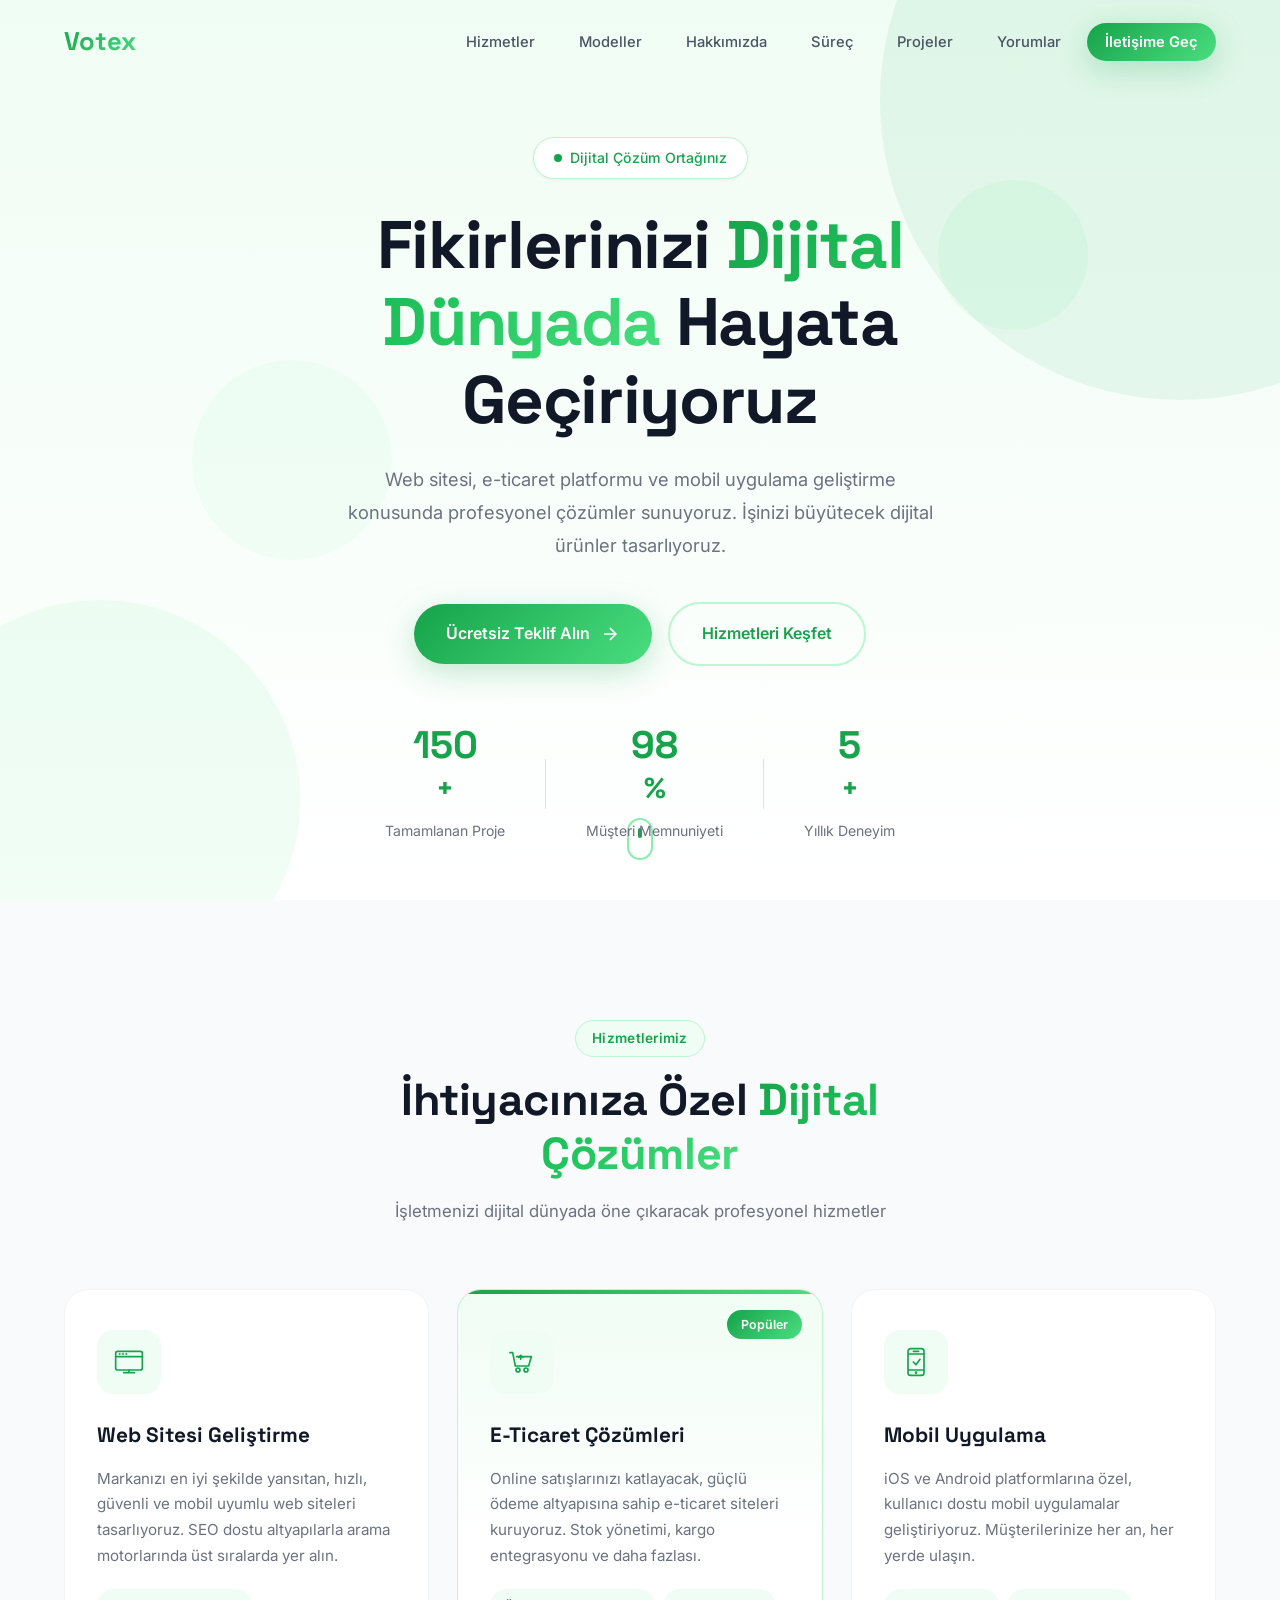
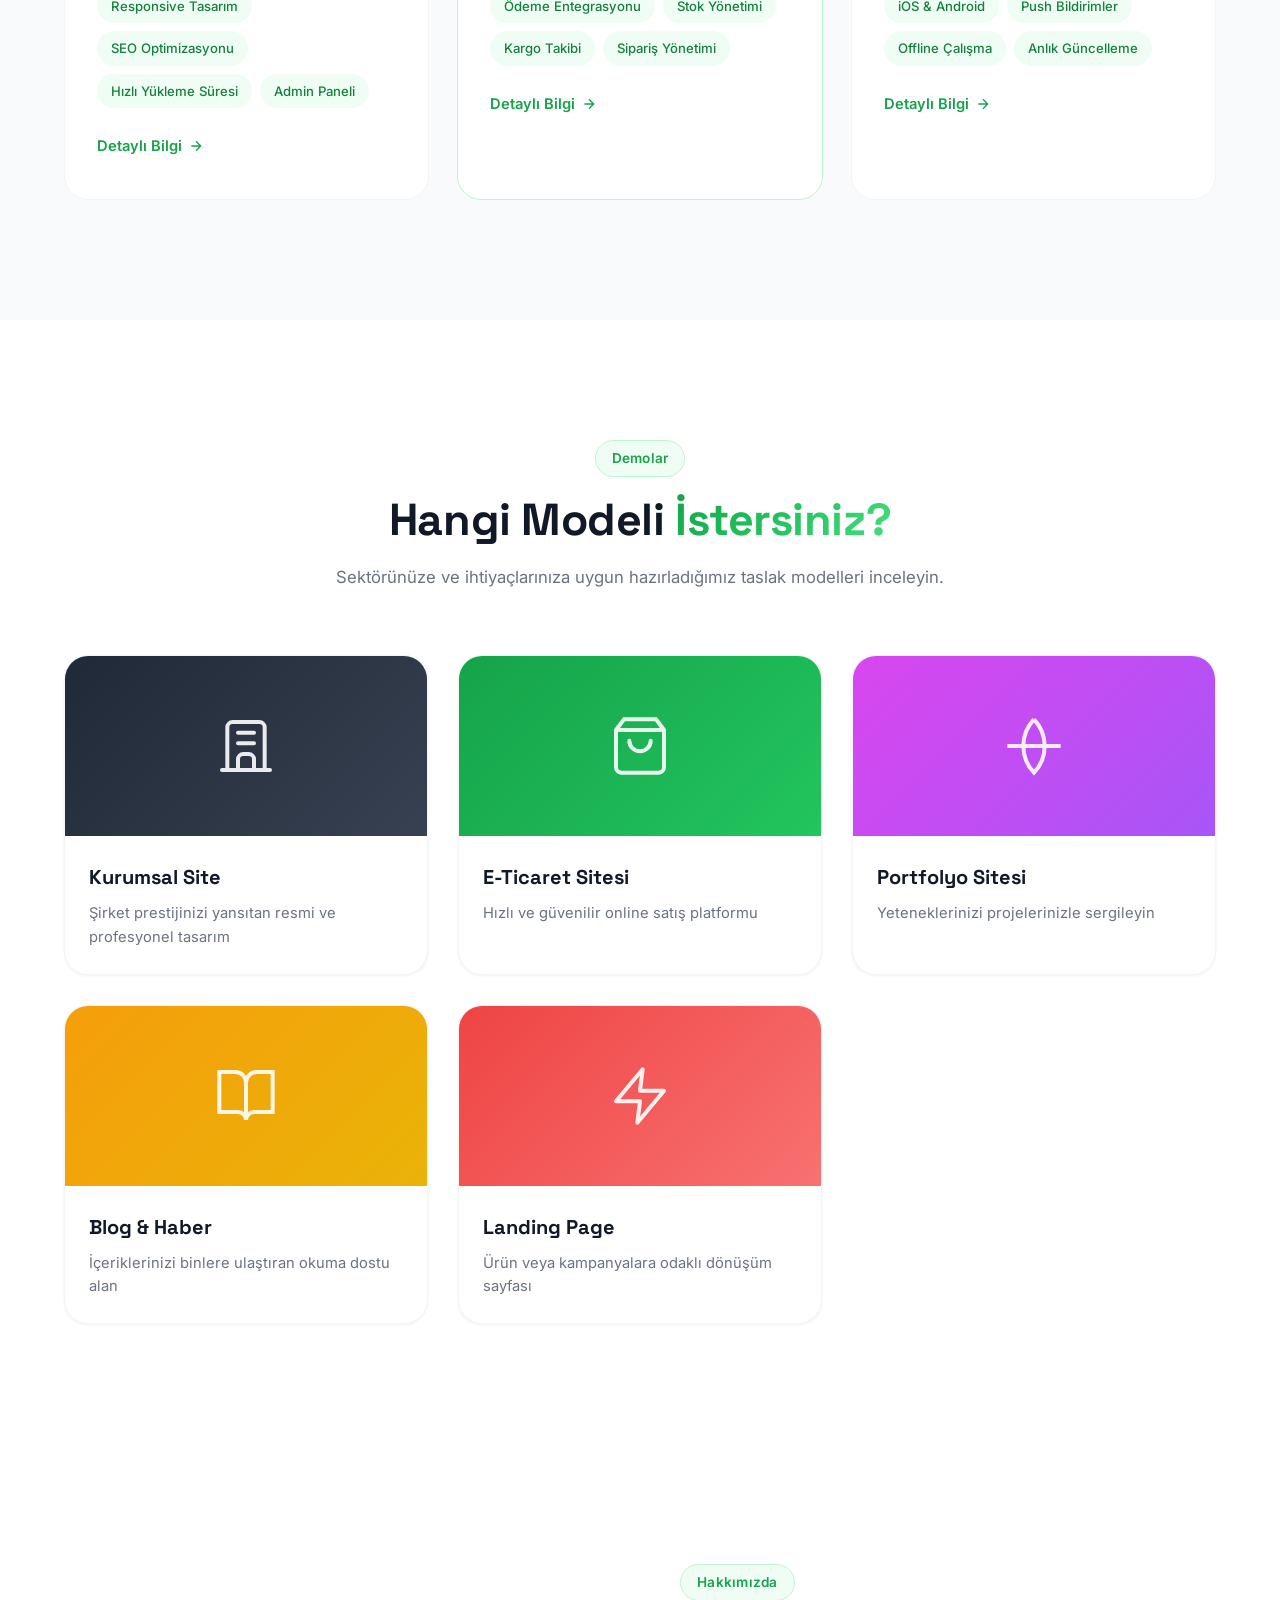
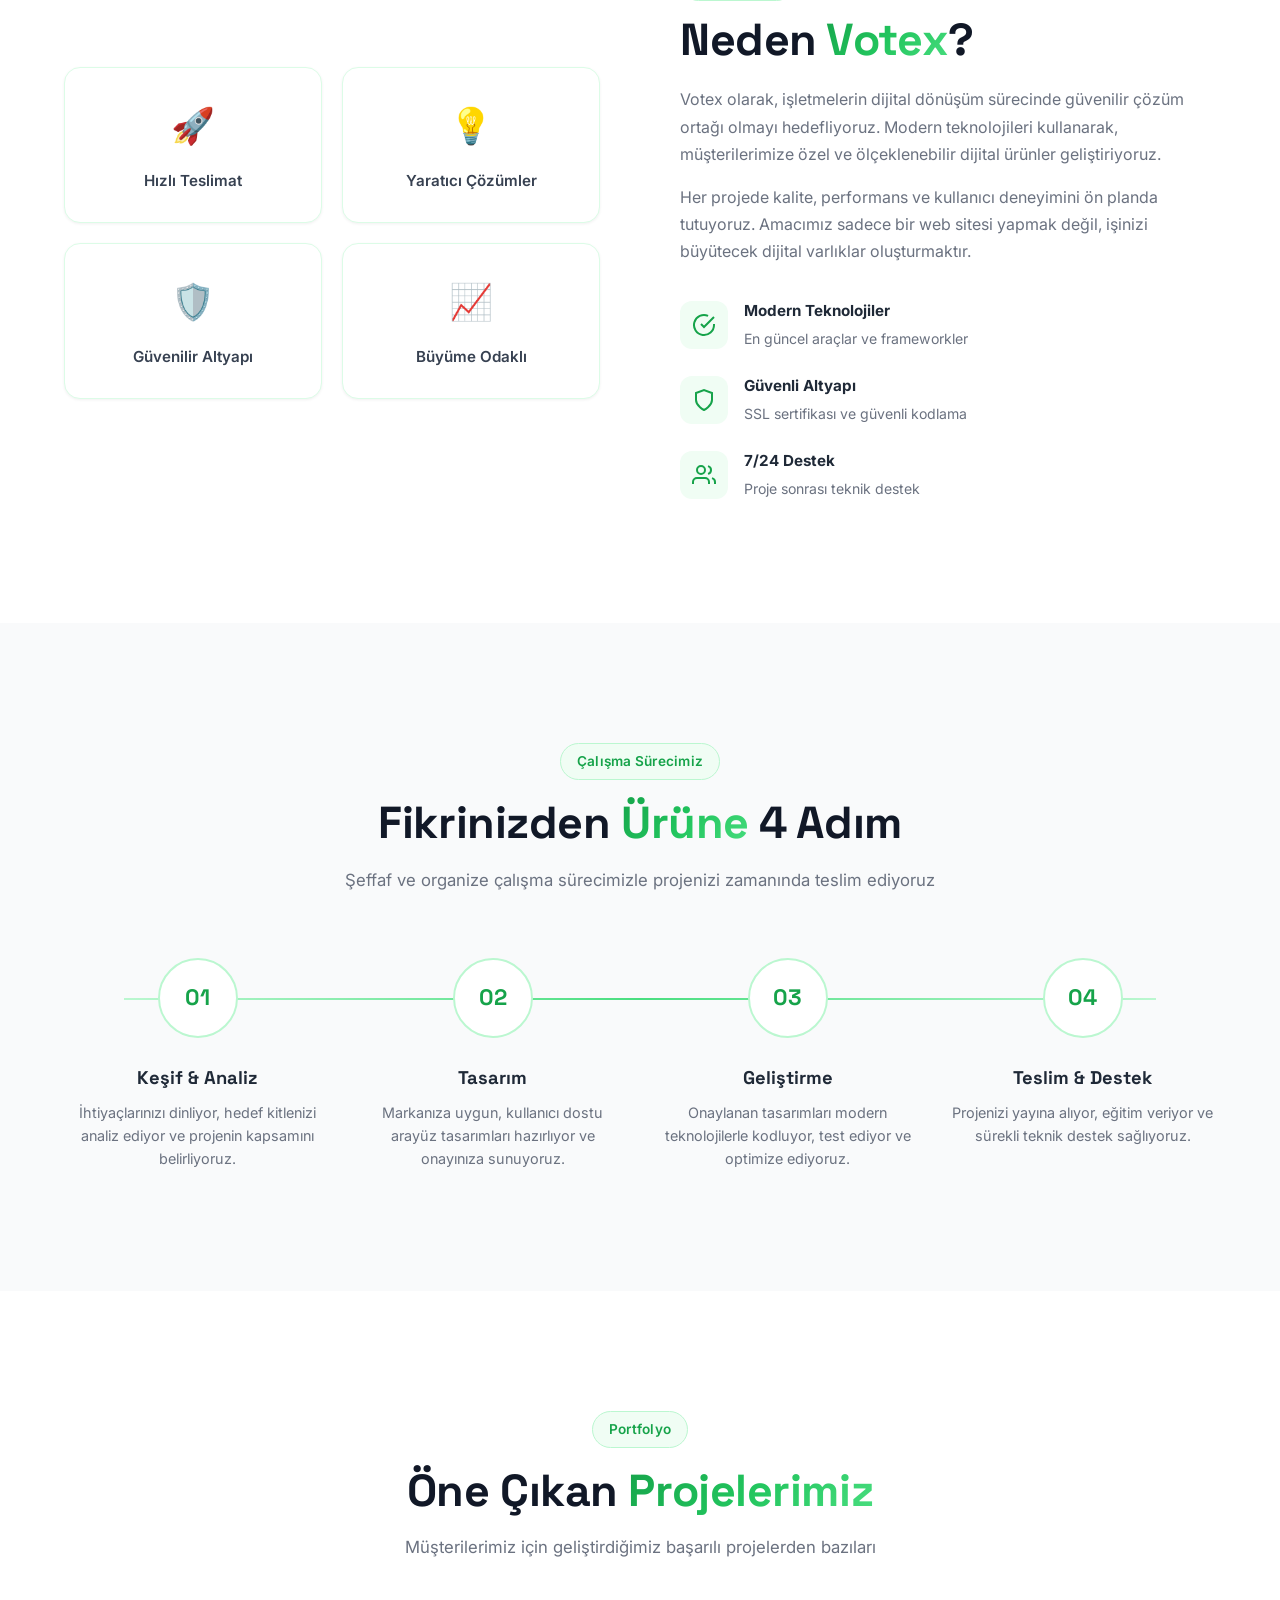
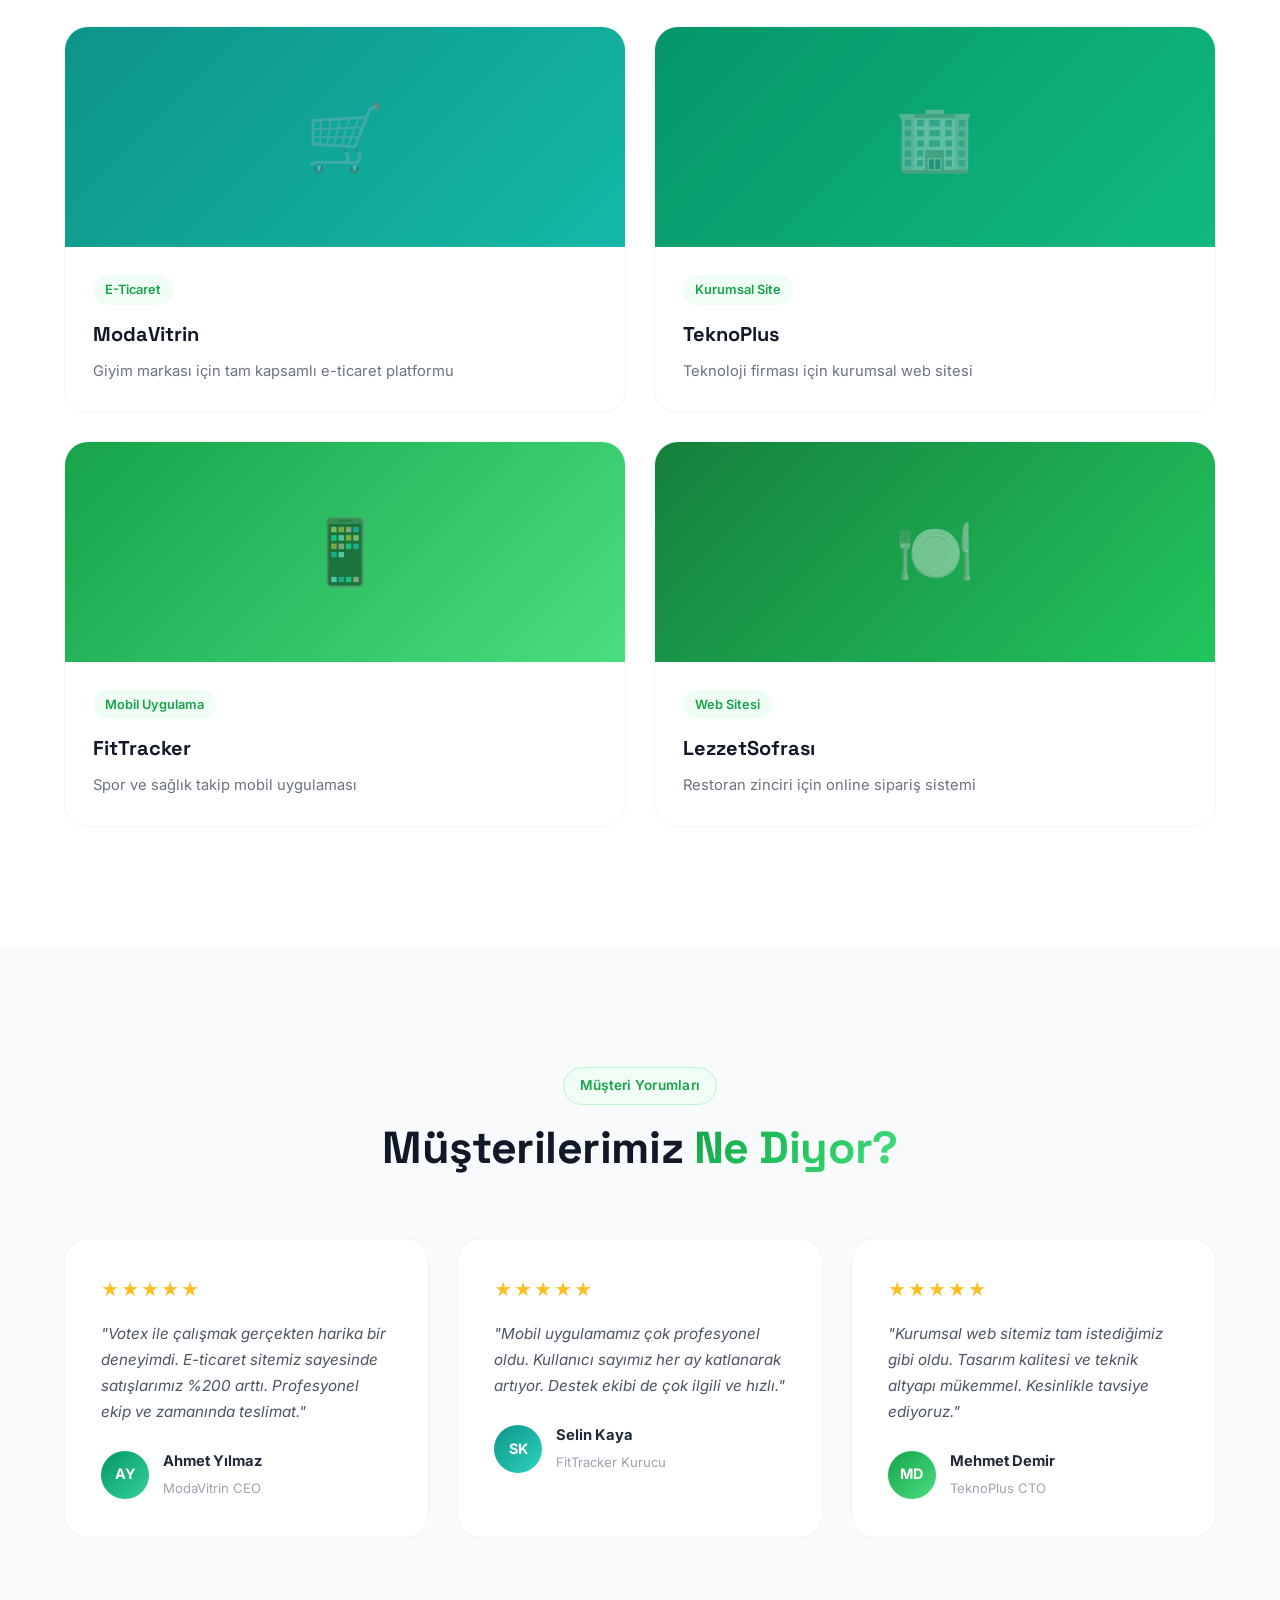
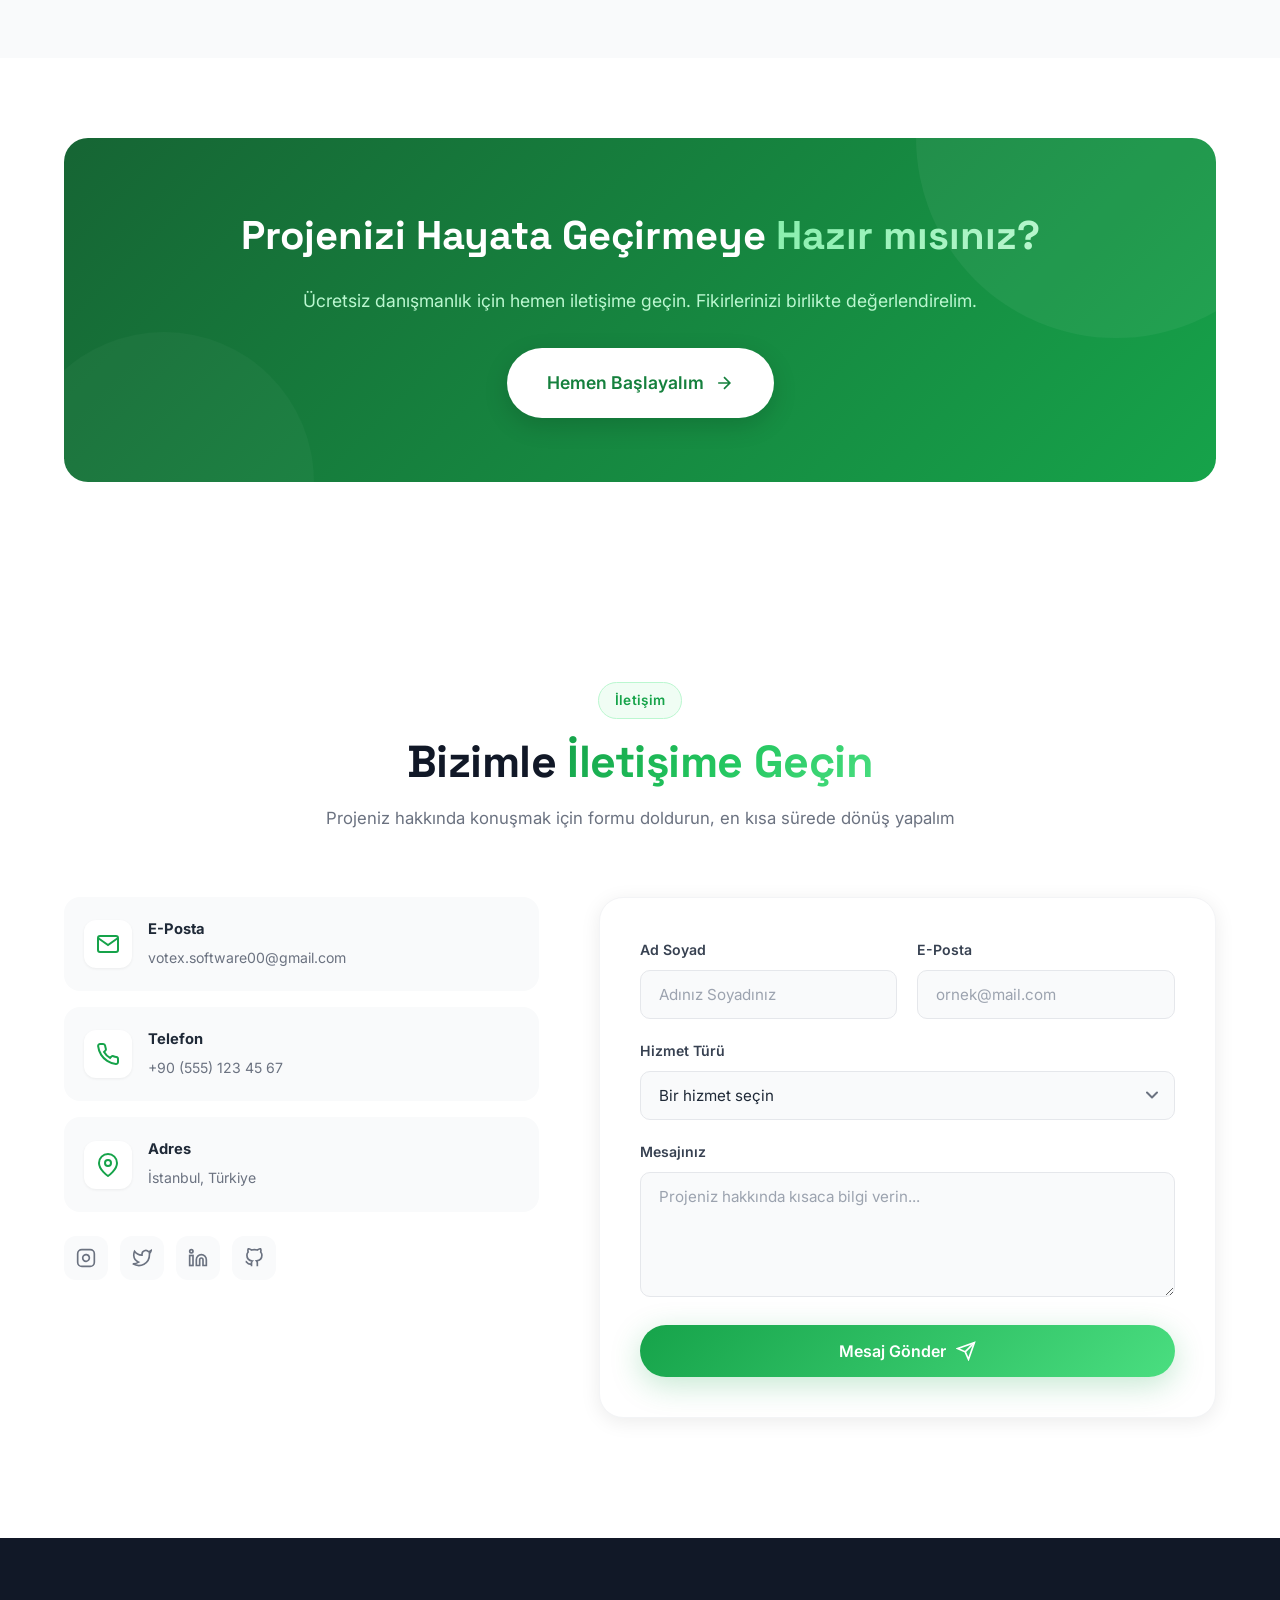
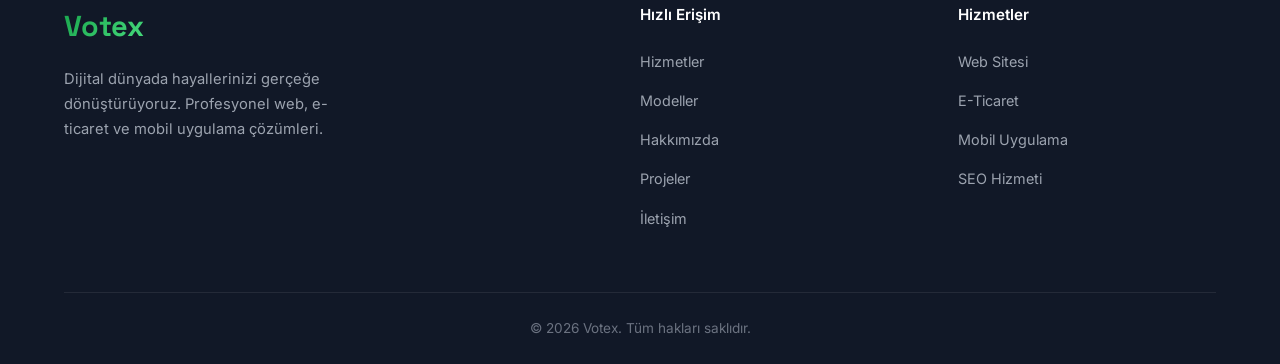
==== commit e3be3539: "Update contact email to votex.software00@gmail.com" ====
--- a/index.html
+++ b/index.html
@@ -484,7 +484,7 @@
                         </div>
                         <div>
                             <strong>E-Posta</strong>
-                            <span ignorerewrite>info@votex.com</span>
+                            <span ignorerewrite>votex.software00@gmail.com</span>
                         </div>
                     </div>
                     <div class="contact-card">
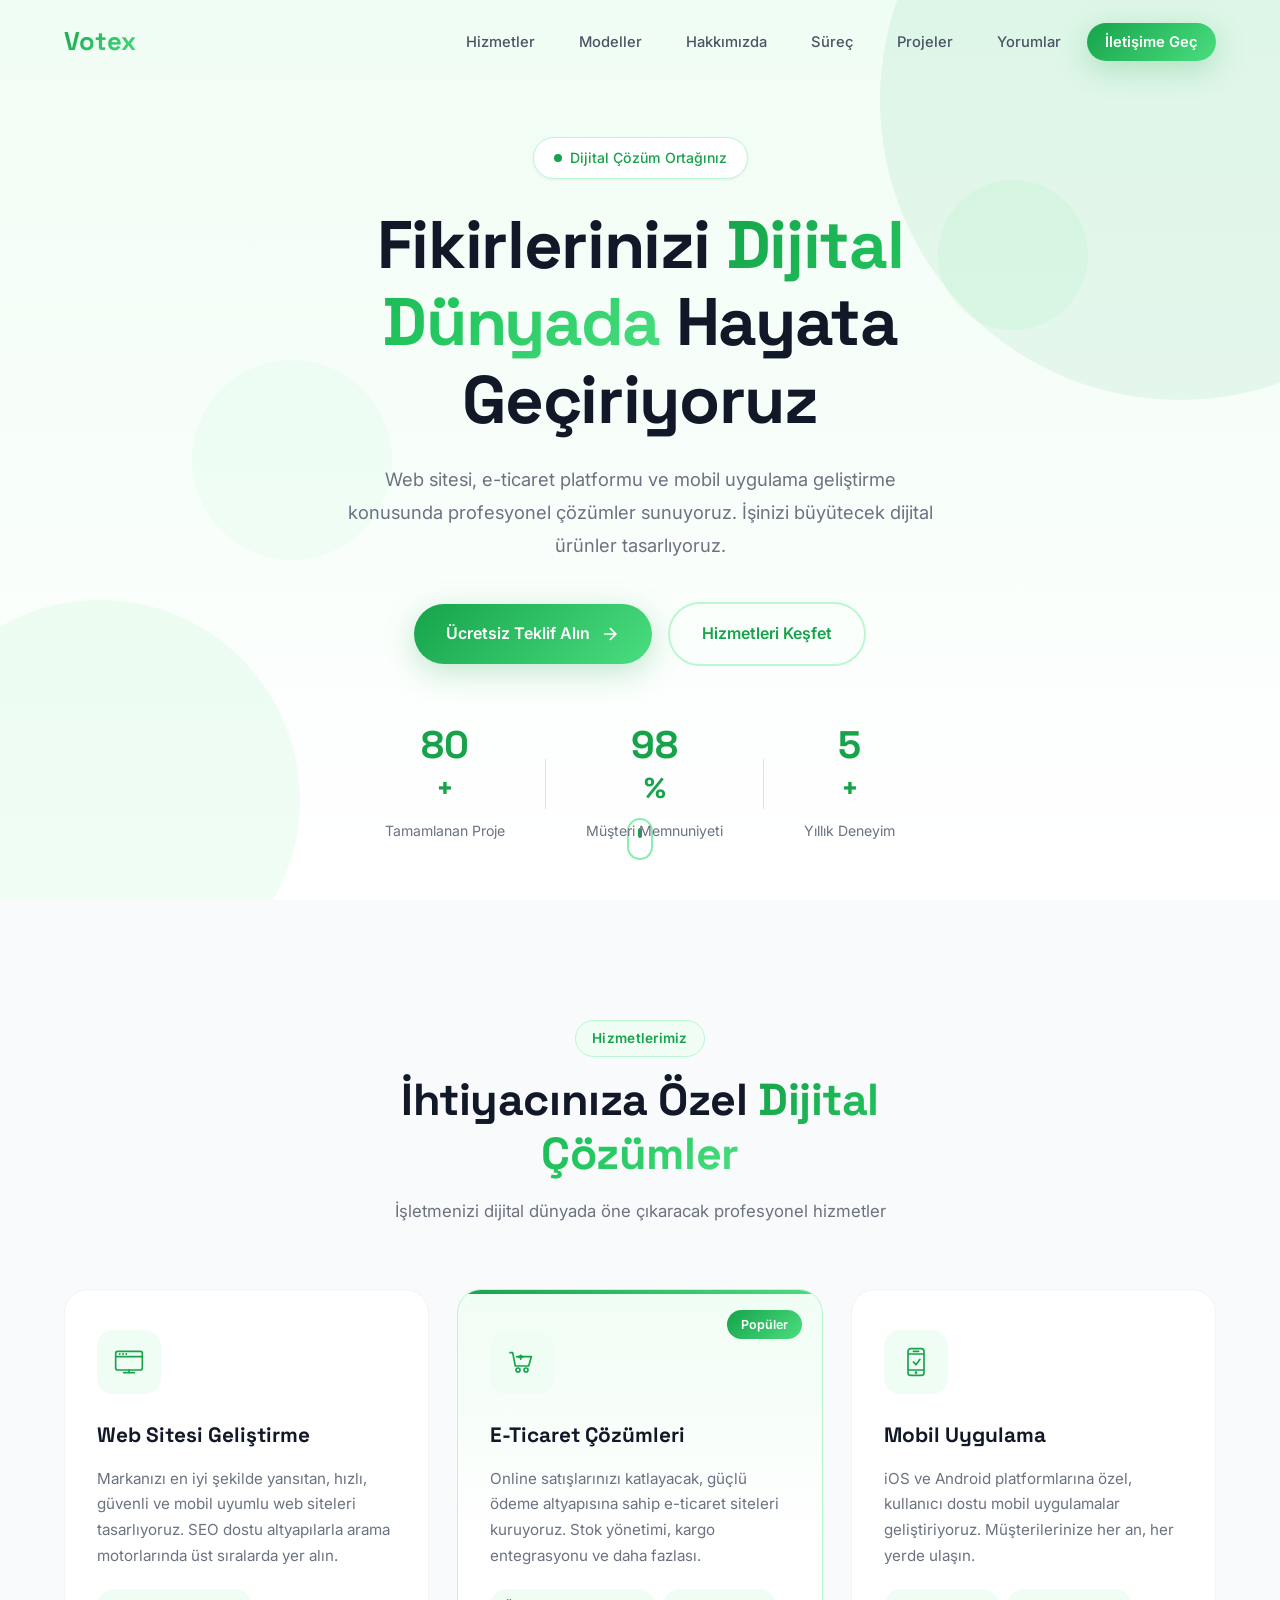
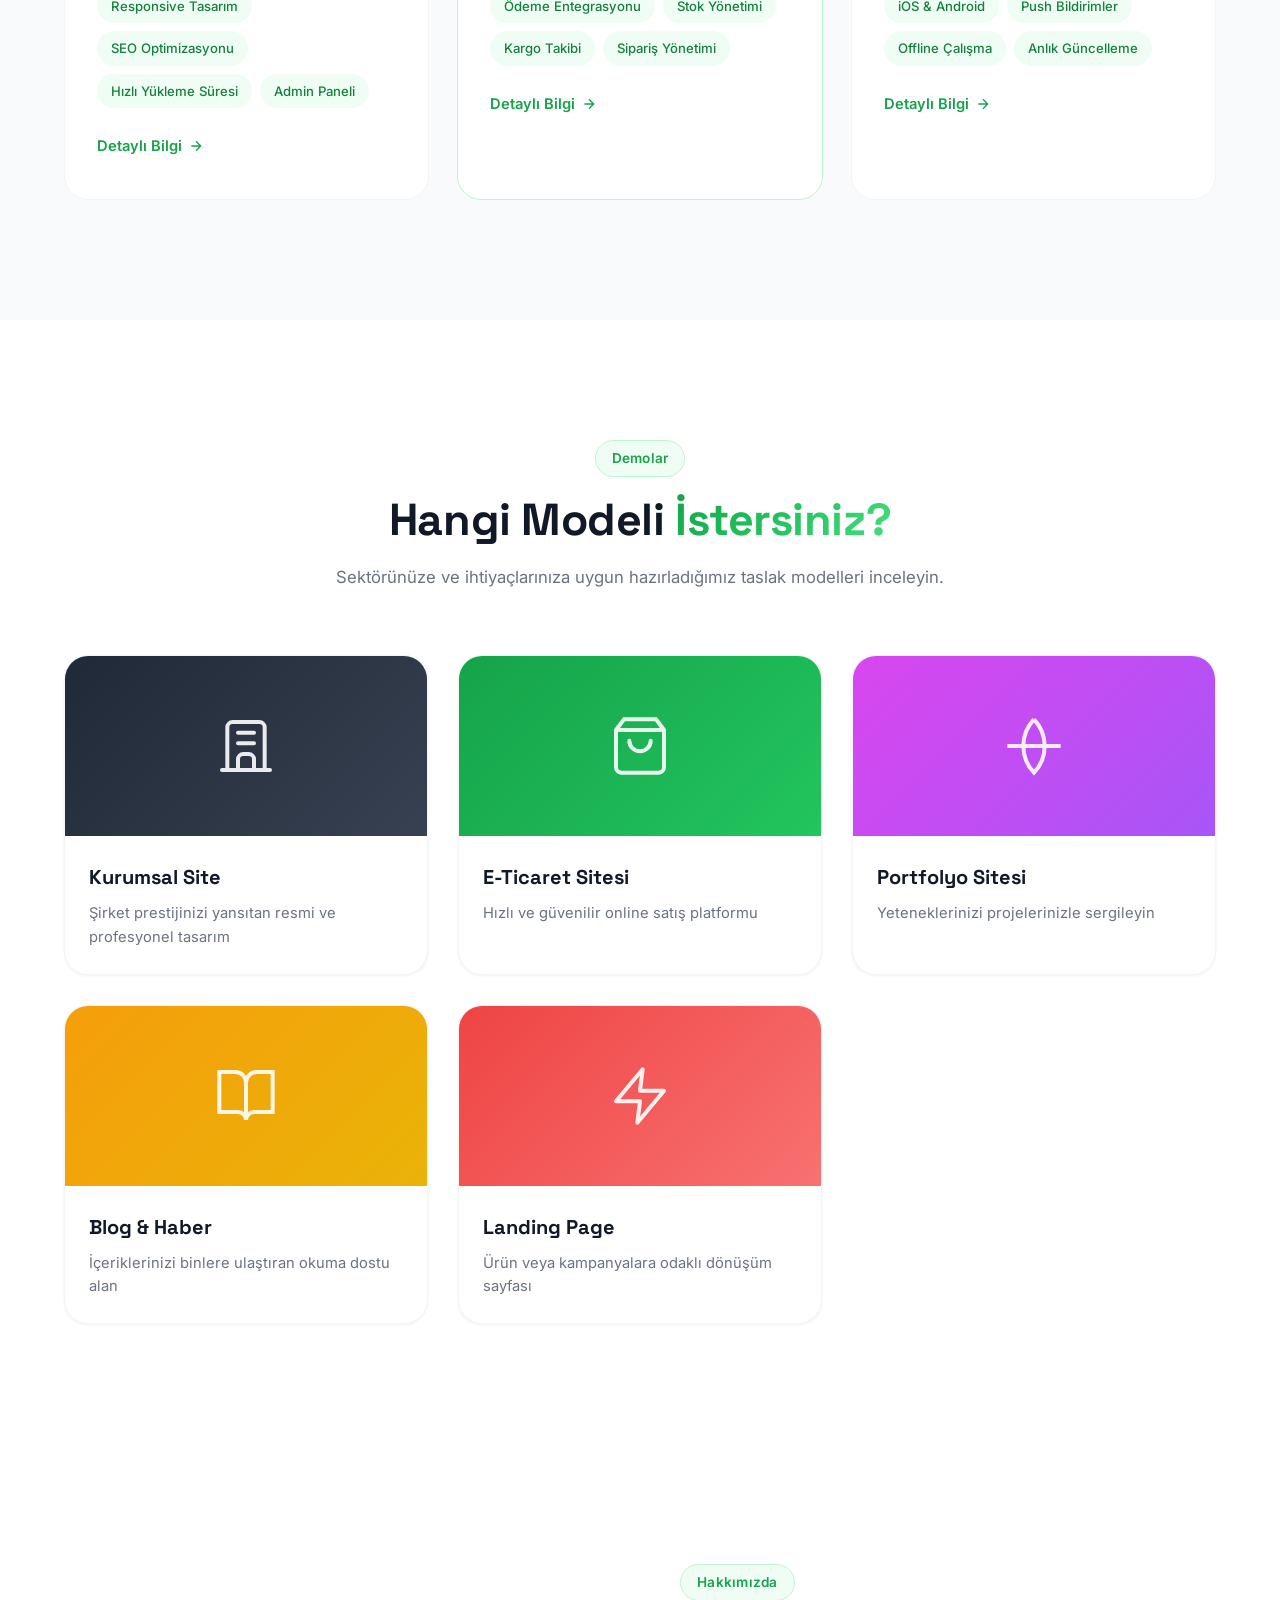
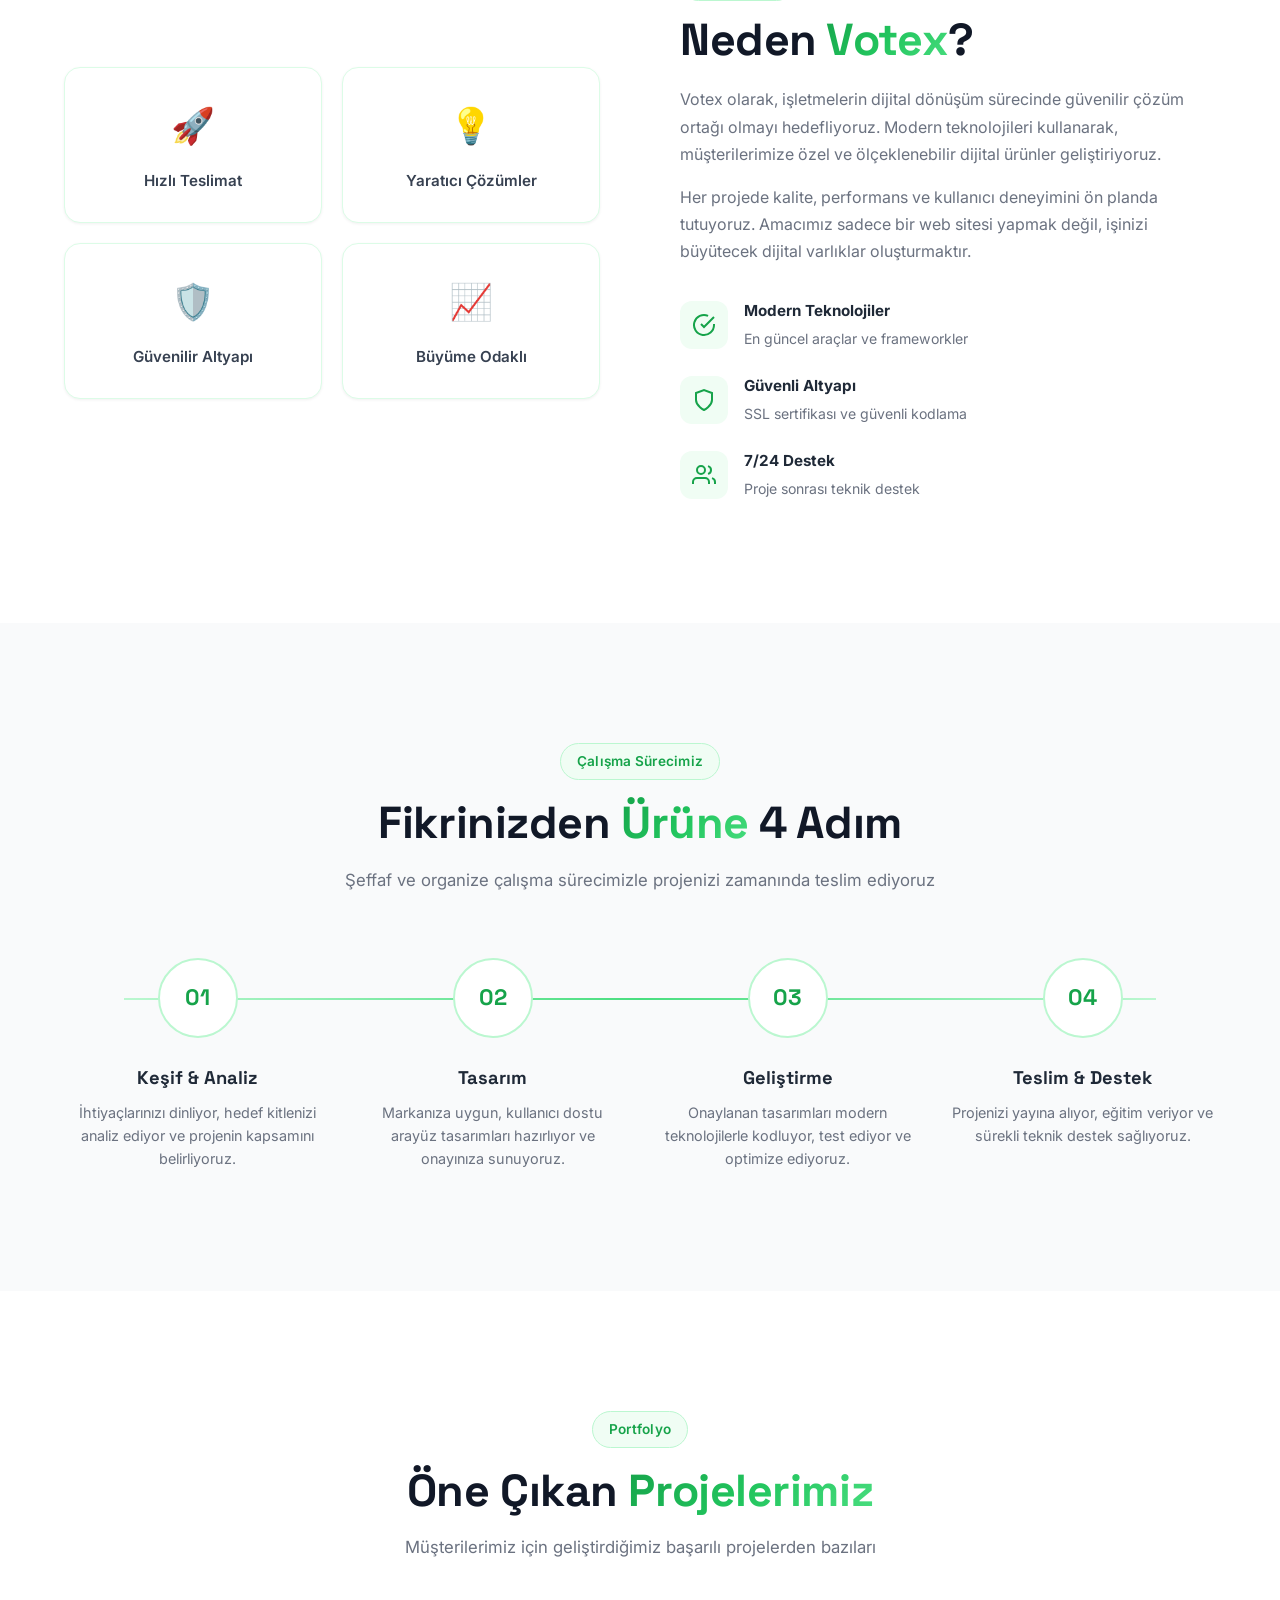
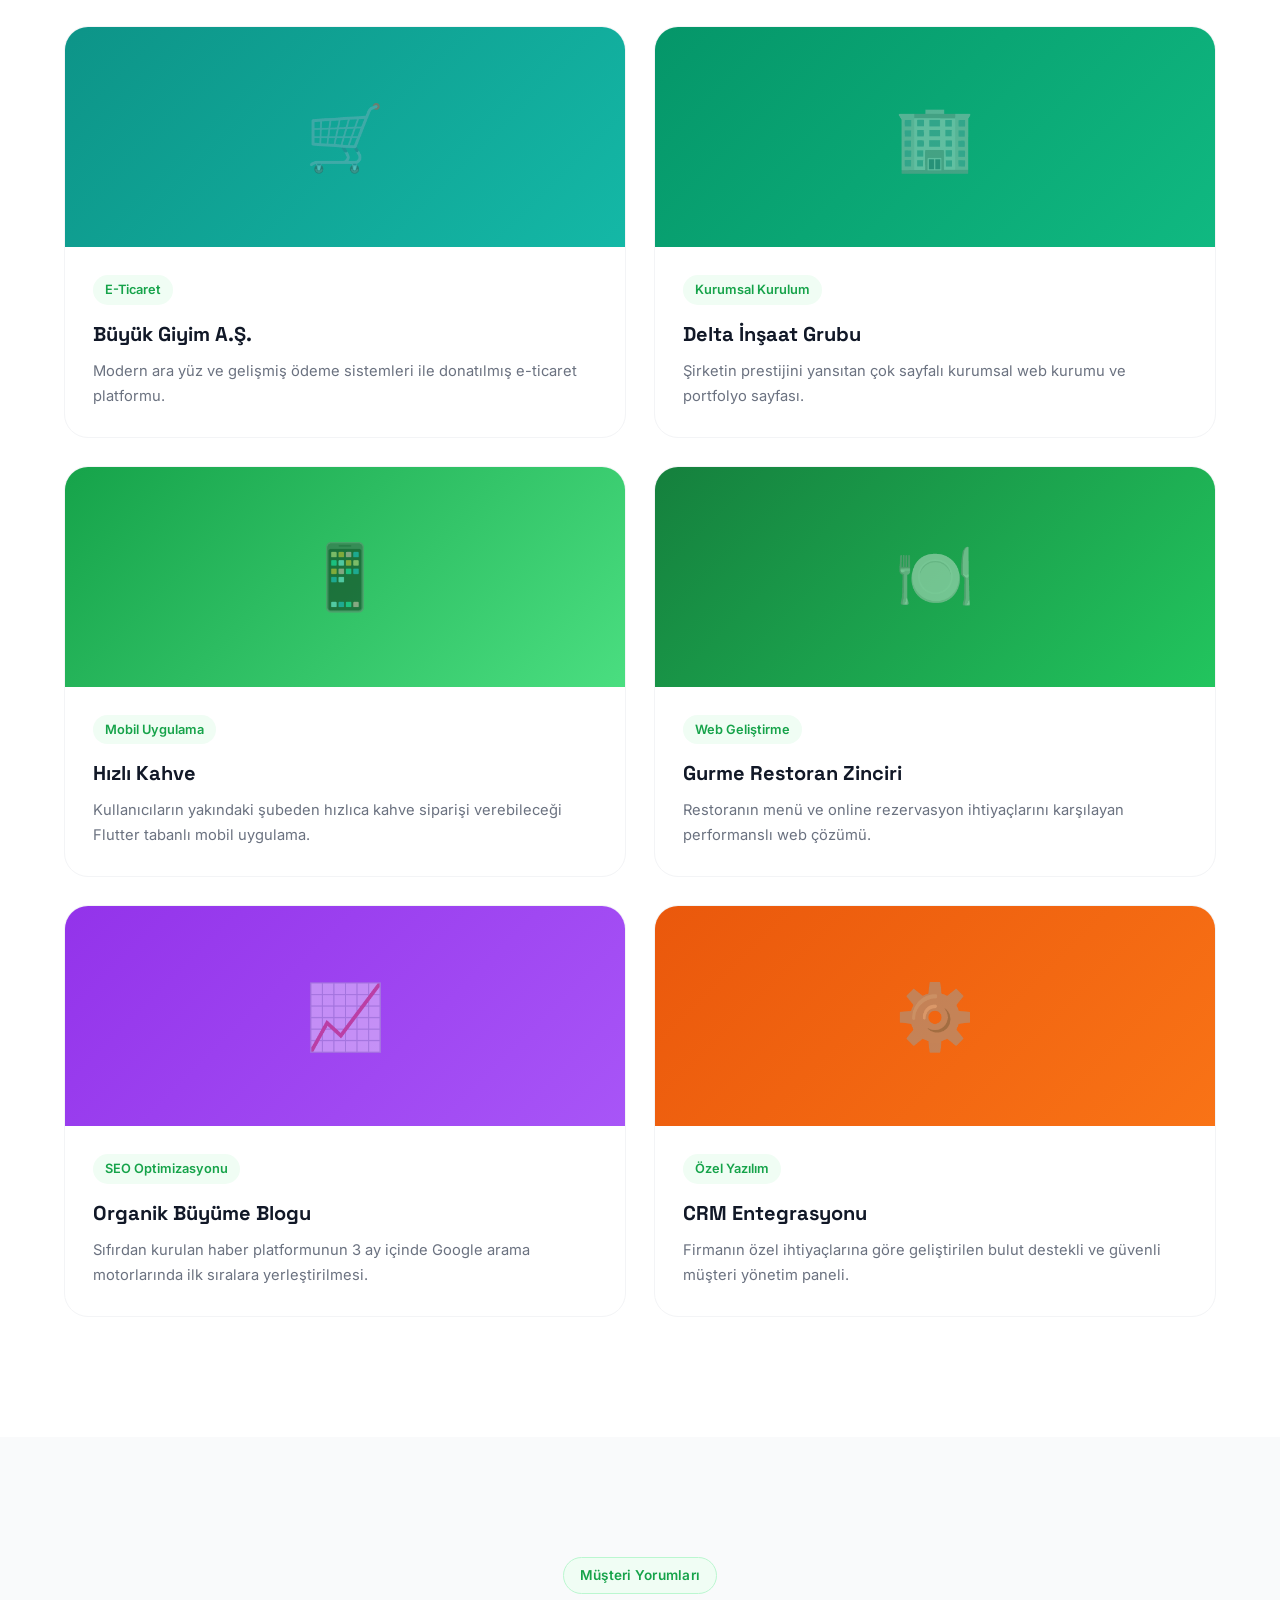
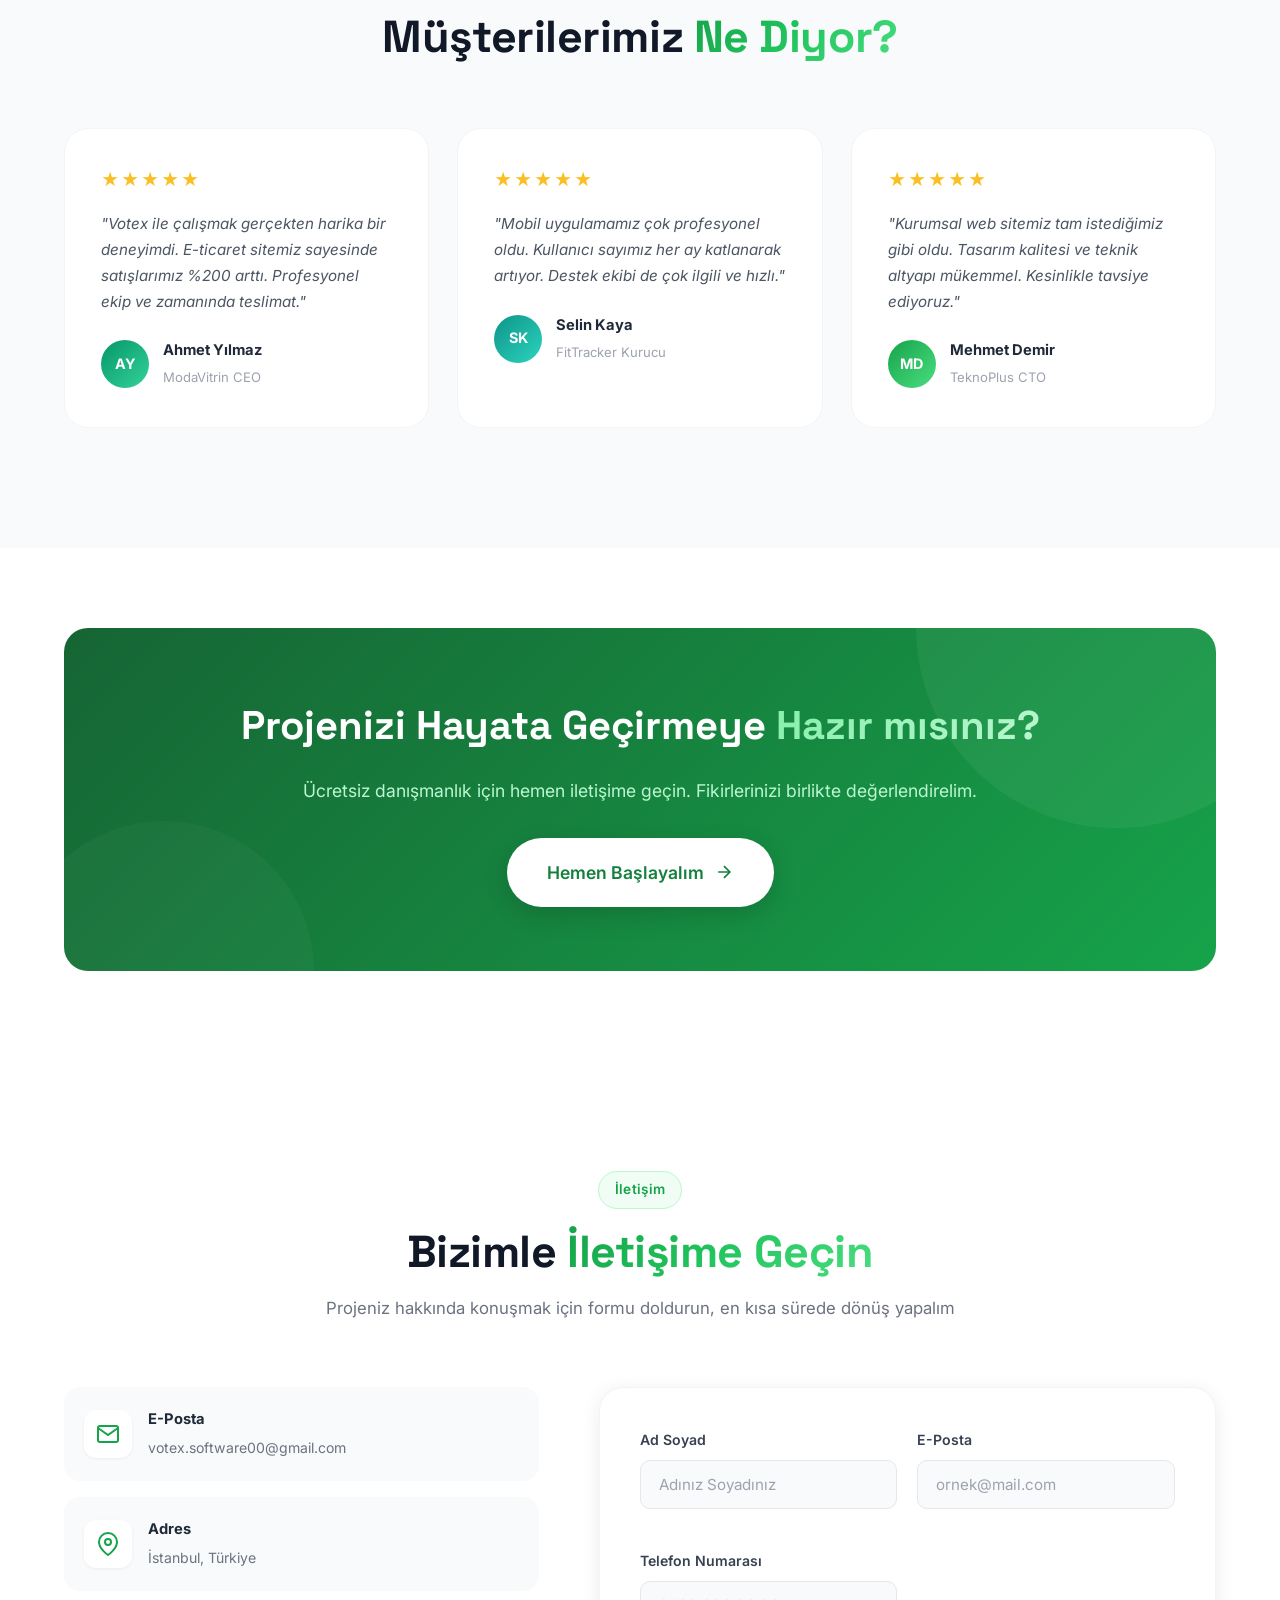
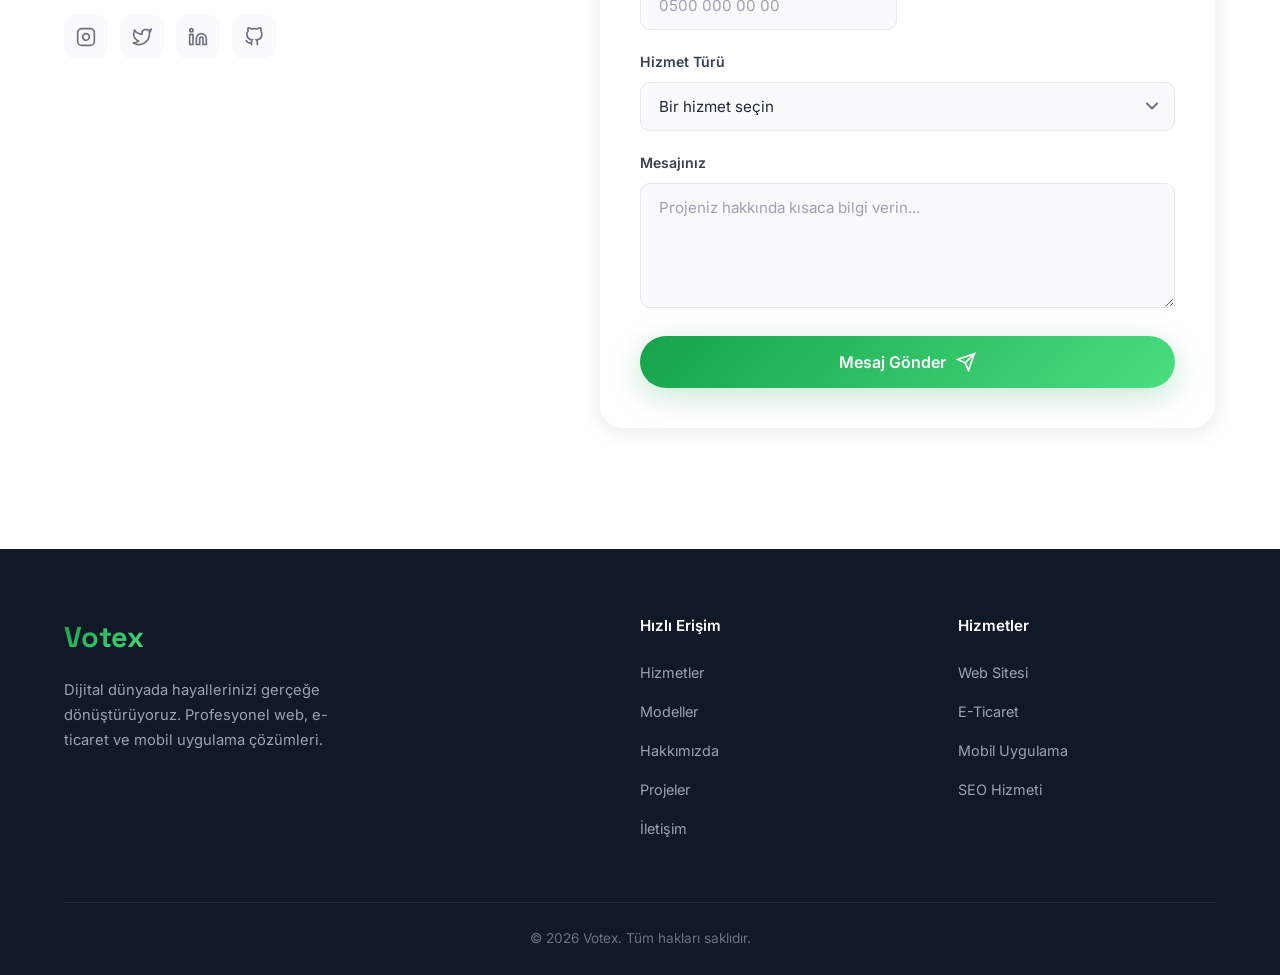
==== commit f4a15683: "feat: add detailed portfolio pages and link cards" ====
--- a/index.html
+++ b/index.html
@@ -65,7 +65,7 @@
             </div>
             <div class="hero-stats animate-on-scroll">
                 <div class="stat">
-                    <span class="stat-number" data-target="150">0</span><span class="stat-plus">+</span>
+                    <span class="stat-number" data-target="80">0</span><span class="stat-plus">+</span>
                     <span class="stat-label">Tamamlanan Proje</span>
                 </div>
                 <div class="stat-divider"></div>
@@ -116,7 +116,7 @@
                         <li>Hızlı Yükleme Süresi</li>
                         <li>Admin Paneli</li>
                     </ul>
-                    <a href="#iletisim" class="service-link">
+                    <a href="hizmet-web.html" class="service-link">
                         Detaylı Bilgi
                         <svg width="16" height="16" viewBox="0 0 24 24" fill="none" stroke="currentColor" stroke-width="2"><path d="M5 12h14M12 5l7 7-7 7"/></svg>
                     </a>
@@ -140,7 +140,7 @@
                         <li>Kargo Takibi</li>
                         <li>Sipariş Yönetimi</li>
                     </ul>
-                    <a href="#iletisim" class="service-link">
+                    <a href="hizmet-eticaret.html" class="service-link">
                         Detaylı Bilgi
                         <svg width="16" height="16" viewBox="0 0 24 24" fill="none" stroke="currentColor" stroke-width="2"><path d="M5 12h14M12 5l7 7-7 7"/></svg>
                     </a>
@@ -164,7 +164,7 @@
                         <li>Offline Çalışma</li>
                         <li>Anlık Güncelleme</li>
                     </ul>
-                    <a href="#iletisim" class="service-link">
+                    <a href="hizmet-mobil.html" class="service-link">
                         Detaylı Bilgi
                         <svg width="16" height="16" viewBox="0 0 24 24" fill="none" stroke="currentColor" stroke-width="2"><path d="M5 12h14M12 5l7 7-7 7"/></svg>
                     </a>
@@ -196,7 +196,7 @@
                 </a>
 
                 <!-- E-Ticaret -->
-                <a href="https://e-commerce-store-ezq6.onrender.com" target="_blank" rel="noopener noreferrer" class="model-card animate-on-scroll" data-delay="100">
+                <a href="https://e-commerce-store-ezq6.onrender.com" class="model-card animate-on-scroll" data-delay="100">
                     <div class="model-image" style="background: linear-gradient(135deg, #16a34a, #22c55e);">
                         <svg viewBox="0 0 24 24" fill="none" class="model-icon"><path d="M6 2L3 6v14a2 2 0 0 0 2 2h14a2 2 0 0 0 2-2V6l-3-4zM3 6h18M16 10a4 4 0 0 1-8 0" stroke="currentColor" stroke-width="1.5" stroke-linecap="round"/></svg>
                         <div class="model-hover-text">Demoyu İncele</div>
@@ -357,54 +357,97 @@
                 <p class="section-subtitle">Müşterilerimiz için geliştirdiğimiz başarılı projelerden bazıları</p>
             </div>
             <div class="projects-grid">
-                <div class="project-card animate-on-scroll" data-delay="0">
-                    <div class="project-image" style="background: linear-gradient(135deg, #0d9488, #14b8a6);">
-                        <div class="project-overlay">
-                            <div class="project-icon">🛒</div>
-                        </div>
-                    </div>
-                    <div class="project-info">
-                        <span class="project-tag">E-Ticaret</span>
-                        <h3>ModaVitrin</h3>
-                        <p>Giyim markası için tam kapsamlı e-ticaret platformu</p>
-                    </div>
-                </div>
-                <div class="project-card animate-on-scroll" data-delay="150">
-                    <div class="project-image" style="background: linear-gradient(135deg, #059669, #10b981);">
-                        <div class="project-overlay">
-                            <div class="project-icon">🏢</div>
-                        </div>
-                    </div>
-                    <div class="project-info">
-                        <span class="project-tag">Kurumsal Site</span>
-                        <h3>TeknoPlus</h3>
-                        <p>Teknoloji firması için kurumsal web sitesi</p>
-                    </div>
-                </div>
-                <div class="project-card animate-on-scroll" data-delay="300">
-                    <div class="project-image" style="background: linear-gradient(135deg, #16a34a, #4ade80);">
-                        <div class="project-overlay">
-                            <div class="project-icon">📱</div>
-                        </div>
-                    </div>
-                    <div class="project-info">
-                        <span class="project-tag">Mobil Uygulama</span>
-                        <h3>FitTracker</h3>
-                        <p>Spor ve sağlık takip mobil uygulaması</p>
-                    </div>
-                </div>
-                <div class="project-card animate-on-scroll" data-delay="450">
-                    <div class="project-image" style="background: linear-gradient(135deg, #15803d, #22c55e);">
-                        <div class="project-overlay">
-                            <div class="project-icon">🍽️</div>
-                        </div>
-                    </div>
-                    <div class="project-info">
-                        <span class="project-tag">Web Sitesi</span>
-                        <h3>LezzetSofrası</h3>
-                        <p>Restoran zinciri için online sipariş sistemi</p>
-                    </div>
-                </div>
+                <a href="proje-eticaret.html" style="text-decoration: none; color: inherit; display: block;">
+                    <div class="project-card animate-on-scroll" data-delay="0">
+                        <div class="project-image" style="background: linear-gradient(135deg, #0d9488, #14b8a6);">
+                            <div class="project-overlay">
+                                <div class="project-icon">🛒</div>
+                            </div>
+                        </div>
+                        <div class="project-info">
+                            <span class="project-tag">E-Ticaret</span>
+                            <h3>Büyük Giyim A.Ş.</h3>
+                            <p>Modern ara yüz ve gelişmiş ödeme sistemleri ile donatılmış e-ticaret platformu.</p>
+                        </div>
+                    </div>
+                </a>
+                
+                <a href="proje-kurumsal.html" style="text-decoration: none; color: inherit; display: block;">
+                    <div class="project-card animate-on-scroll" data-delay="150">
+                        <div class="project-image" style="background: linear-gradient(135deg, #059669, #10b981);">
+                            <div class="project-overlay">
+                                <div class="project-icon">🏢</div>
+                            </div>
+                        </div>
+                        <div class="project-info">
+                            <span class="project-tag">Kurumsal Kurulum</span>
+                            <h3>Delta İnşaat Grubu</h3>
+                            <p>Şirketin prestijini yansıtan çok sayfalı kurumsal web kurumu ve portfolyo sayfası.</p>
+                        </div>
+                    </div>
+                </a>
+
+                <a href="proje-mobil.html" style="text-decoration: none; color: inherit; display: block;">
+                    <div class="project-card animate-on-scroll" data-delay="300">
+                        <div class="project-image" style="background: linear-gradient(135deg, #16a34a, #4ade80);">
+                            <div class="project-overlay">
+                                <div class="project-icon">📱</div>
+                            </div>
+                        </div>
+                        <div class="project-info">
+                            <span class="project-tag">Mobil Uygulama</span>
+                            <h3>Hızlı Kahve</h3>
+                            <p>Kullanıcıların yakındaki şubeden hızlıca kahve siparişi verebileceği Flutter tabanlı mobil uygulama.</p>
+                        </div>
+                    </div>
+                </a>
+
+                <a href="proje-web.html" style="text-decoration: none; color: inherit; display: block;">
+                    <div class="project-card animate-on-scroll" data-delay="450">
+                        <div class="project-image" style="background: linear-gradient(135deg, #15803d, #22c55e);">
+                            <div class="project-overlay">
+                                <div class="project-icon">🍽️</div>
+                            </div>
+                        </div>
+                        <div class="project-info">
+                            <span class="project-tag">Web Geliştirme</span>
+                            <h3>Gurme Restoran Zinciri</h3>
+                            <p>Restoranın menü ve online rezervasyon ihtiyaçlarını karşılayan performanslı web çözümü.</p>
+                        </div>
+                    </div>
+                </a>
+
+                <!-- YENI PROJE 1 -->
+                <a href="proje-seo.html" style="text-decoration: none; color: inherit; display: block;">
+                    <div class="project-card animate-on-scroll" data-delay="600">
+                        <div class="project-image" style="background: linear-gradient(135deg, #9333ea, #a855f7);">
+                            <div class="project-overlay">
+                                <div class="project-icon">📈</div>
+                            </div>
+                        </div>
+                        <div class="project-info">
+                            <span class="project-tag">SEO Optimizasyonu</span>
+                            <h3>Organik Büyüme Blogu</h3>
+                            <p>Sıfırdan kurulan haber platformunun 3 ay içinde Google arama motorlarında ilk sıralara yerleştirilmesi.</p>
+                        </div>
+                    </div>
+                </a>
+
+                 <!-- YENI PROJE 2 -->
+                <a href="proje-yazilim.html" style="text-decoration: none; color: inherit; display: block;">
+                    <div class="project-card animate-on-scroll" data-delay="750">
+                        <div class="project-image" style="background: linear-gradient(135deg, #ea580c, #f97316);">
+                            <div class="project-overlay">
+                                <div class="project-icon">⚙️</div>
+                            </div>
+                        </div>
+                        <div class="project-info">
+                            <span class="project-tag">Özel Yazılım</span>
+                            <h3>CRM Entegrasyonu</h3>
+                            <p>Firmanın özel ihtiyaçlarına göre geliştirilen bulut destekli ve güvenli müşteri yönetim paneli.</p>
+                        </div>
+                    </div>
+                </a>
             </div>
         </div>
     </section>
@@ -487,15 +530,7 @@
                             <span ignorerewrite>votex.software00@gmail.com</span>
                         </div>
                     </div>
-                    <div class="contact-card">
-                        <div class="contact-icon">
-                            <svg width="24" height="24" viewBox="0 0 24 24" fill="none" stroke="currentColor" stroke-width="2"><path d="M22 16.92v3a2 2 0 0 1-2.18 2 19.79 19.79 0 0 1-8.63-3.07 19.5 19.5 0 0 1-6-6 19.79 19.79 0 0 1-3.07-8.67A2 2 0 0 1 4.11 2h3a2 2 0 0 1 2 1.72 12.84 12.84 0 0 0 .7 2.81 2 2 0 0 1-.45 2.11L8.09 9.91a16 16 0 0 0 6 6l1.27-1.27a2 2 0 0 1 2.11-.45 12.84 12.84 0 0 0 2.81.7A2 2 0 0 1 22 16.92z"/></svg>
-                        </div>
-                        <div>
-                            <strong>Telefon</strong>
-                            <span>+90 (555) 123 45 67</span>
-                        </div>
-                    </div>
+                    <!-- SİLİNEN TELEFON BÖLÜMÜ -->
                     <div class="contact-card">
                         <div class="contact-icon">
                             <svg width="24" height="24" viewBox="0 0 24 24" fill="none" stroke="currentColor" stroke-width="2"><path d="M21 10c0 7-9 13-9 13s-9-6-9-13a9 9 0 0 1 18 0z"/><circle cx="12" cy="10" r="3"/></svg>
@@ -530,6 +565,10 @@
                             <label for="email">E-Posta</label>
                             <input type="email" id="email" name="email" placeholder="ornek@mail.com" required>
                         </div>
+                        <div class="form-group">
+                            <label for="phone">Telefon Numarası</label>
+                            <input type="tel" id="phone" name="phone" placeholder="0500 000 00 00" required>
+                        </div>
                     </div>
                     <div class="form-group">
                         <label for="service">Hizmet Türü</label>
